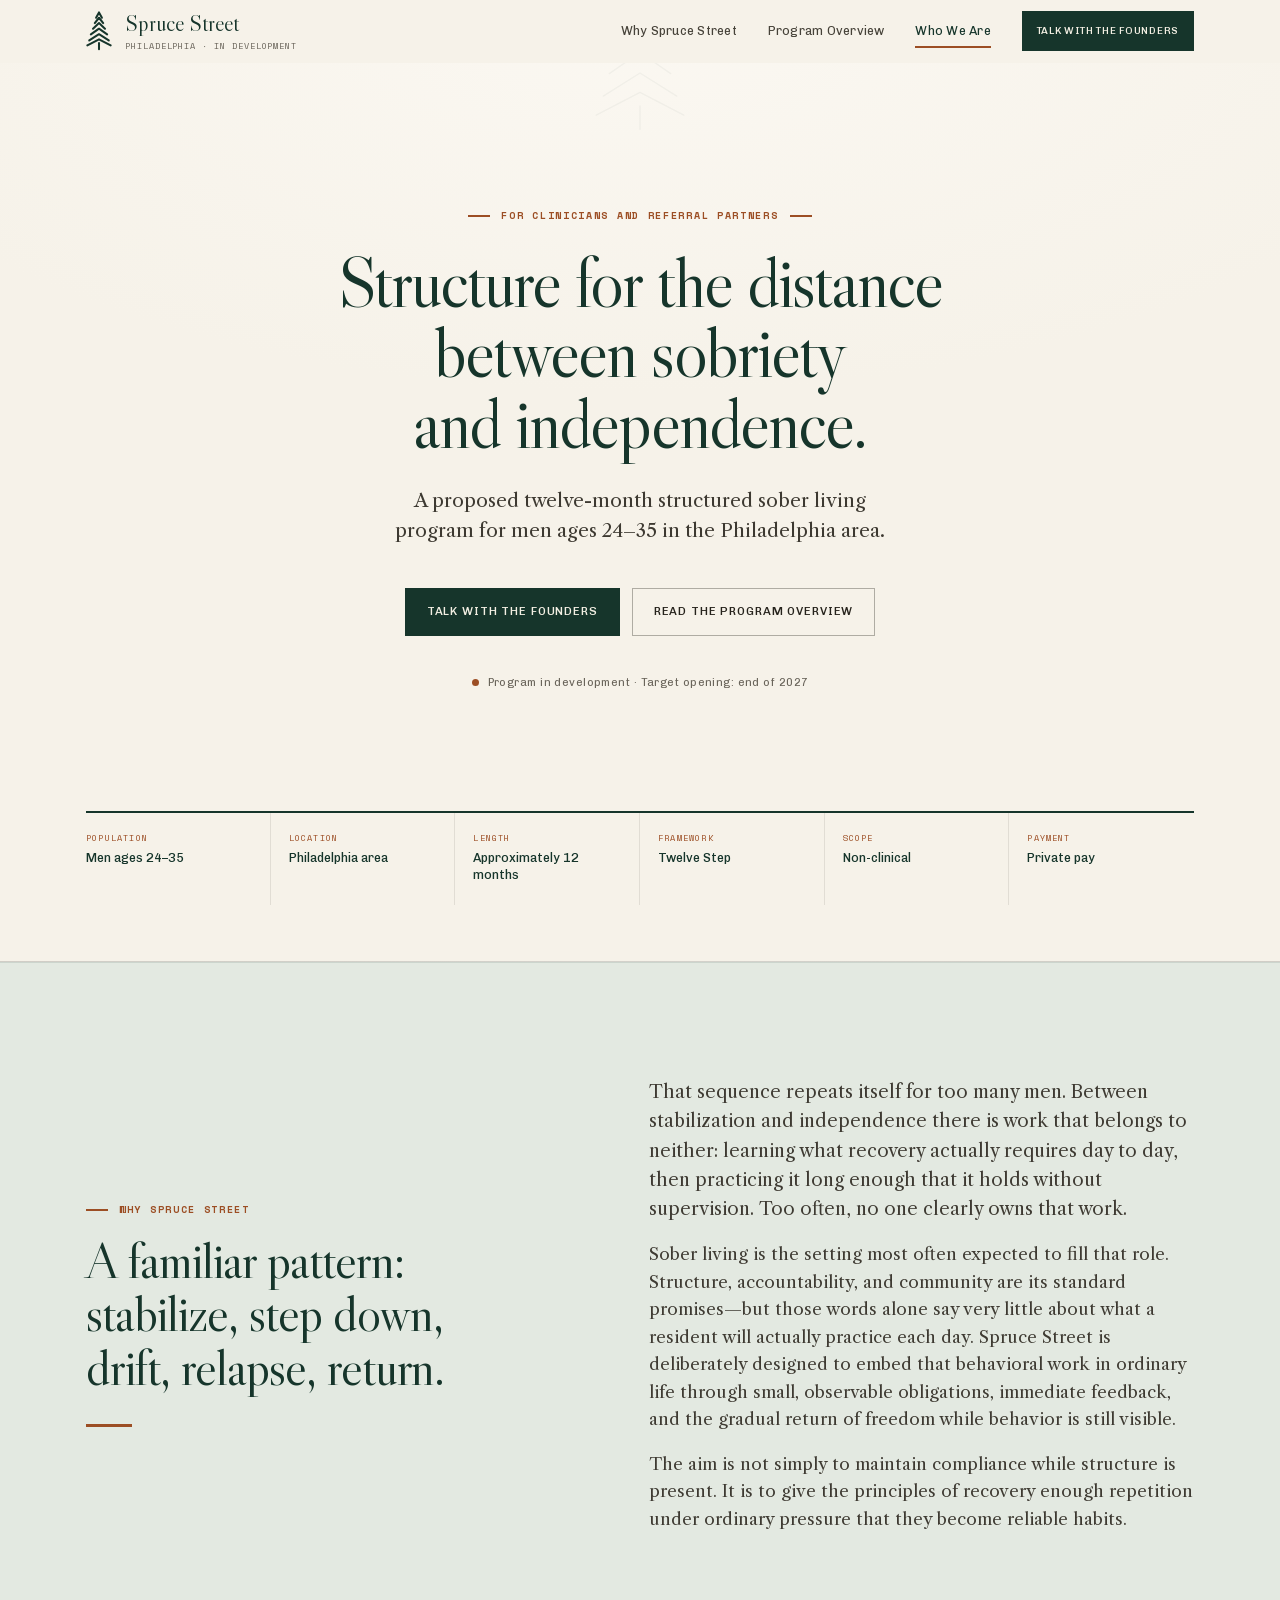
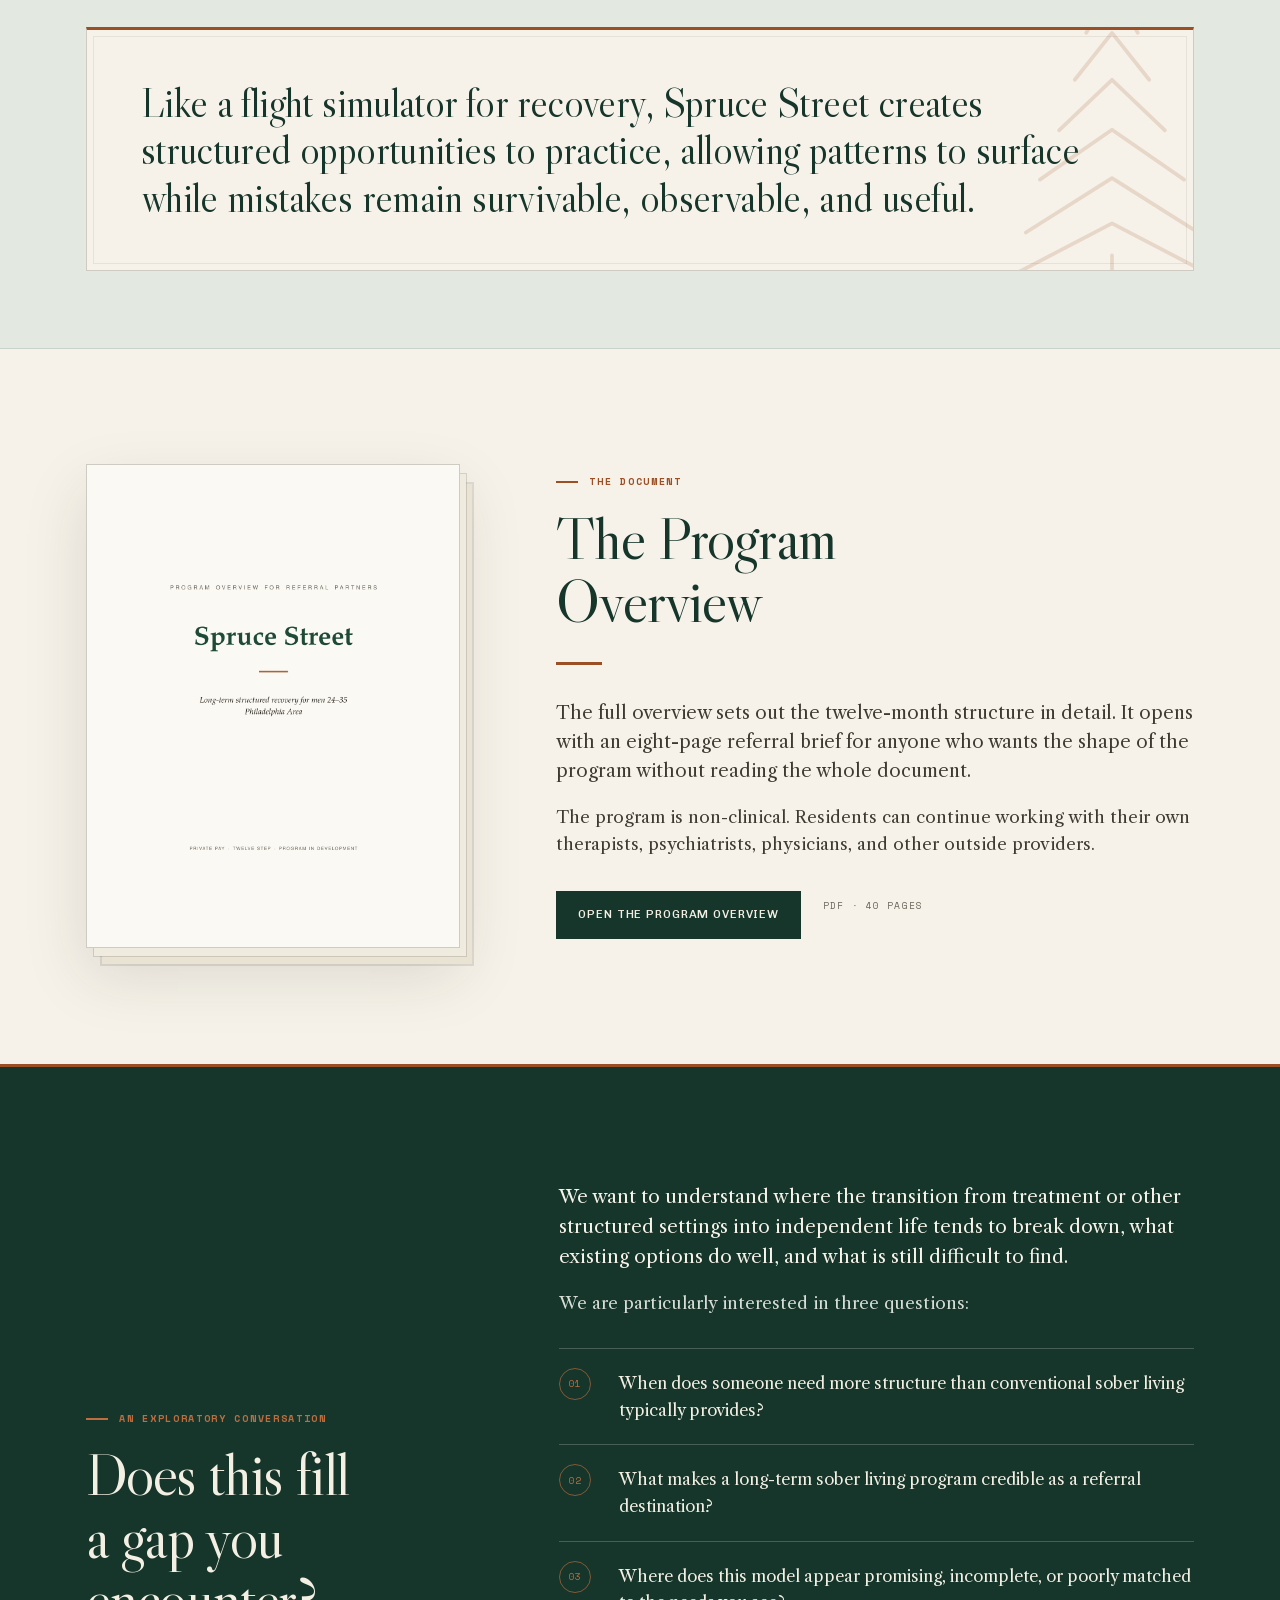
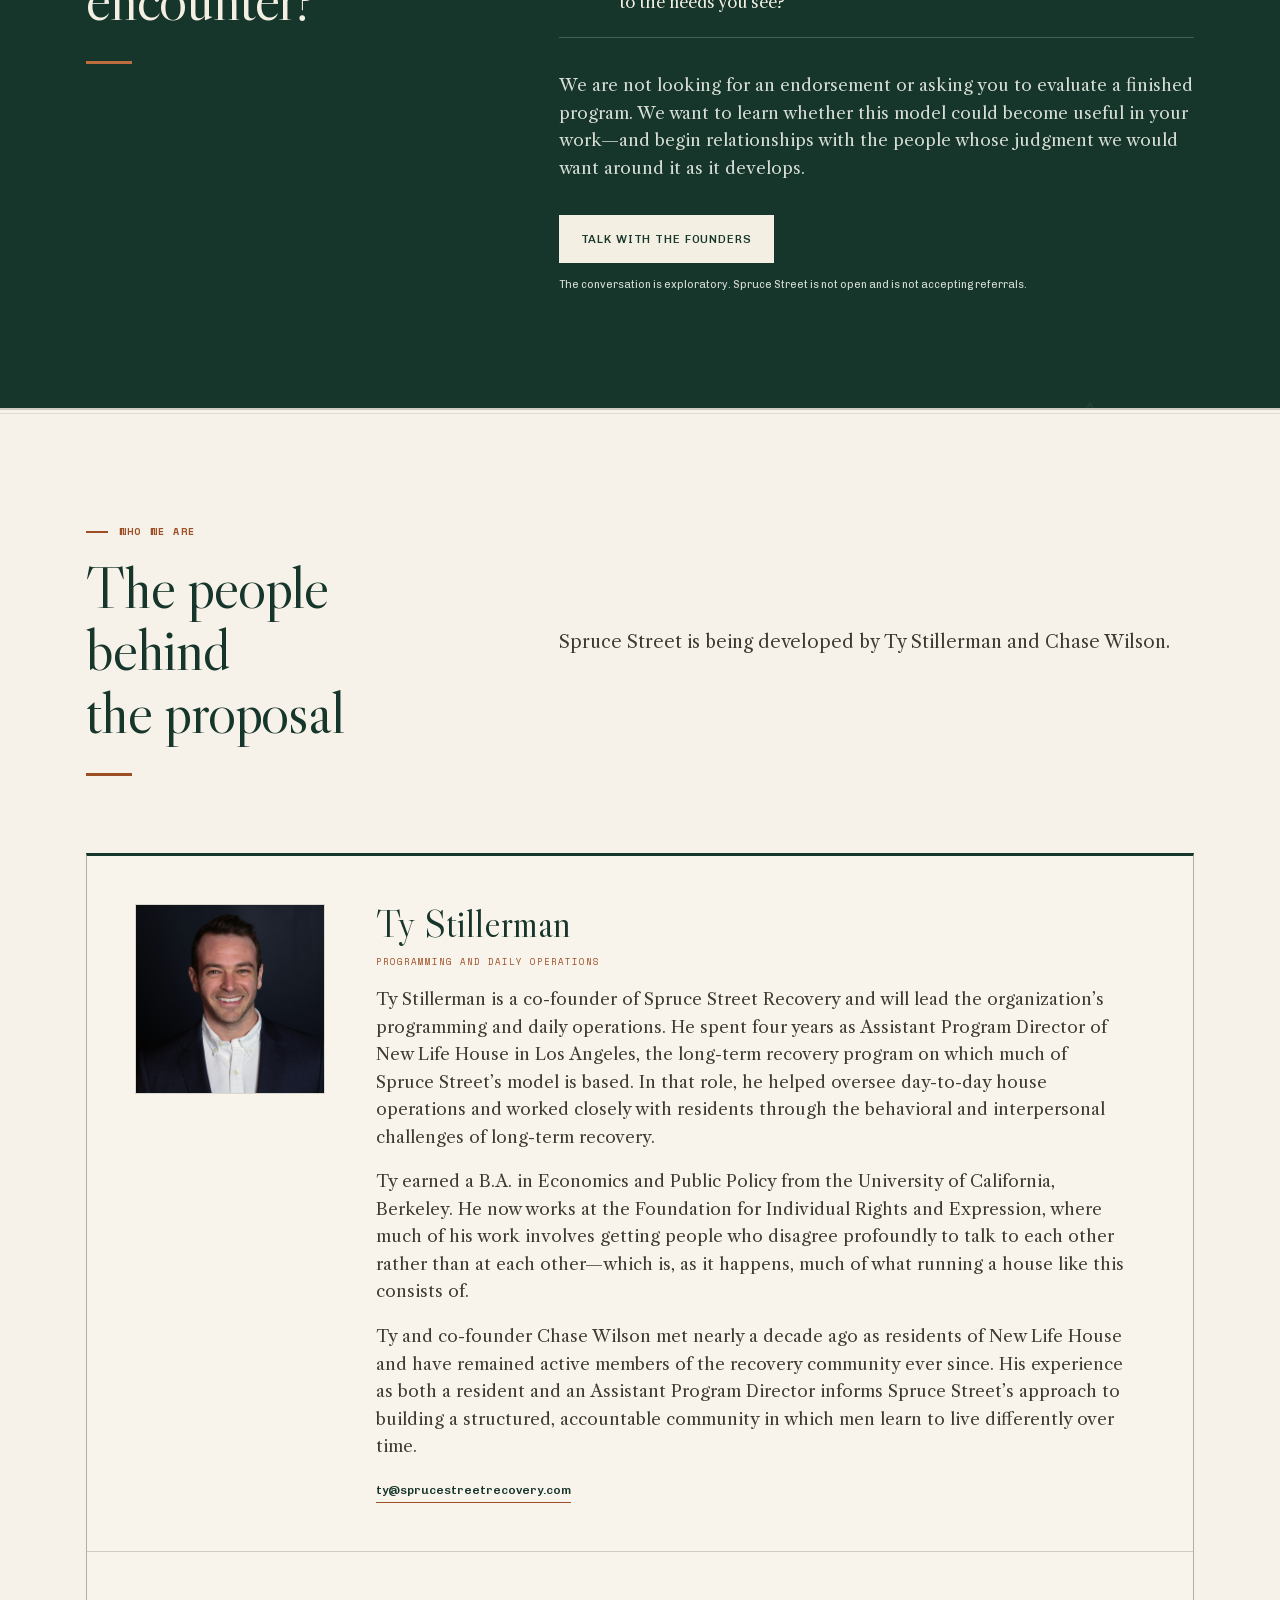
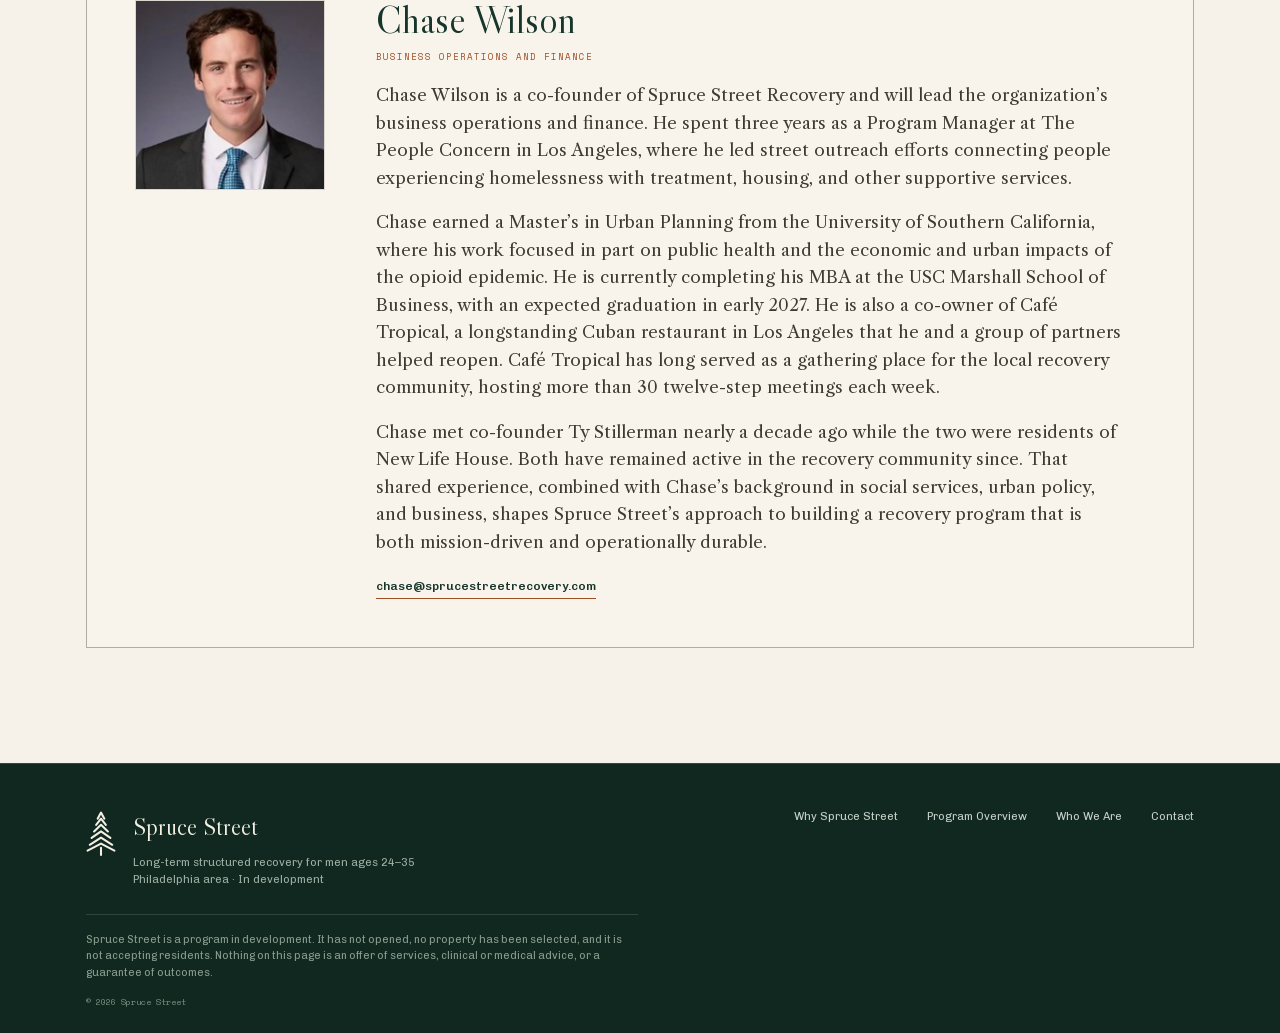
==== index.html @ 2545b786 "Give Part One a divider page like Part Two's Inserts a new page 2 mirroring page 10: the same tree, " ====
<!DOCTYPE html>
<html lang="en">
<head>
<meta charset="utf-8">
<meta name="viewport" content="width=device-width, initial-scale=1">
<meta name="theme-color" content="#F6F2E9">
<title>Spruce Street — Long-Term Structured Recovery for Men</title>
<meta name="description" content="Spruce Street is a proposed twelve-month structured sober living program for men ages 24–35 in the Philadelphia area.">
<link rel="canonical" href="https://sprucestreetrecovery.com/">

<meta property="og:type" content="website">
<meta property="og:site_name" content="Spruce Street">
<meta property="og:url" content="https://sprucestreetrecovery.com/">
<meta property="og:title" content="Spruce Street — Long-Term Structured Recovery for Men">
<meta property="og:description" content="A proposed twelve-month structured sober living program for men ages 24–35 in the Philadelphia area.">
<meta property="og:image" content="https://sprucestreetrecovery.com/images/og-image.png">
<meta property="og:image:type" content="image/png">
<meta property="og:image:width" content="1200">
<meta property="og:image:height" content="630">
<meta property="og:image:alt" content="Spruce Street — long-term structured recovery for men ages 24–35, Philadelphia area">

<meta name="twitter:card" content="summary_large_image">
<meta name="twitter:title" content="Spruce Street — Long-Term Structured Recovery for Men">
<meta name="twitter:description" content="A proposed twelve-month structured sober living program for men ages 24–35 in the Philadelphia area.">
<meta name="twitter:image" content="https://sprucestreetrecovery.com/images/og-image.png">
<link rel="icon" href="data:image/svg+xml,%3Csvg xmlns='http://www.w3.org/2000/svg' viewBox='0 0 64 64'%3E%3Crect width='64' height='64' fill='%2316352B'/%3E%3Cg transform='translate(17.5,9) scale(0.95)' fill='none' stroke='%23F3EFE3' stroke-width='2.6' stroke-linecap='round' stroke-linejoin='round'%3E%3Cpath d='M11.88 7.85 L15.31 1.6 L18.74 7.85'/%3E%3Cpath d='M10.35 14.1 L15.31 7.85 L20.27 14.1'/%3E%3Cpath d='M8.25 20.83 L15.31 14.1 L22.37 20.83'/%3E%3Cpath d='M5.71 27.41 L15.31 20.75 L24.91 27.41'/%3E%3Cpath d='M3.82 34.46 L15.31 27.2 L26.8 34.46'/%3E%3Cpath d='M1.6 40.39 L15.31 33.25 L29.02 40.39'/%3E%3Cpath d='M15.31 37.52 L15.31 44.92'/%3E%3C/g%3E%3C/svg%3E">
<link rel="preload" href="fonts/LibreCaslonDisplay-400.woff2" as="font" type="font/woff2" crossorigin>
<link rel="preload" href="fonts/LibreCaslonText-400.woff2" as="font" type="font/woff2" crossorigin>
<link rel="preload" href="fonts/Chivo-var.woff2" as="font" type="font/woff2" crossorigin>
<link rel="preload" href="fonts/SpaceMono-400.woff2" as="font" type="font/woff2" crossorigin>
<script>document.documentElement.classList.add('js')</script>
<link rel="stylesheet" href="css/styles.css">
</head>
<body>

<svg style="display:none" aria-hidden="true"><symbol id="tree" viewBox="0 0 30.62 46.92"><path d="M11.88 7.85 L15.31 1.60 L18.74 7.85"/><path d="M10.35 14.10 L15.31 7.85 L20.27 14.10"/><path d="M8.25 20.83 L15.31 14.10 L22.37 20.83"/><path d="M5.71 27.41 L15.31 20.75 L24.91 27.41"/><path d="M3.82 34.46 L15.31 27.20 L26.80 34.46"/><path d="M1.60 40.39 L15.31 33.25 L29.02 40.39"/><path d="M15.31 37.52 L15.31 44.92"/></symbol></svg>

<a class="skip-link" href="#main">Skip to content</a>

<header class="site-head" id="top">
  <div class="wrap">
    <div class="bar">
      <a class="brand" href="#top" aria-label="Spruce Street — back to top">
        <svg class="tree-mark brand-tree" aria-hidden="true"><use href="#tree"/></svg>
        <span class="brand-text">
          <span class="wordmark">Spruce Street</span>
          <span class="brand-tag">Philadelphia · In development</span>
        </span>
      </a>
      <nav class="head-nav" aria-label="Primary">
        <a href="#why">Why Spruce Street</a>
        <a href="#overview">Program Overview</a>
        <a href="#about">Who We Are</a>
        <a class="btn btn-sm btn-solid" href="contact.html">Talk with the founders</a>
      </nav>
      <button class="menu-toggle" type="button" aria-expanded="false" aria-controls="mobile-nav">Menu</button>
    </div>
    <nav class="mobile-nav" id="mobile-nav" aria-label="Primary, mobile">
      <a href="#why">Why Spruce Street</a>
      <a href="#overview">Program Overview</a>
      <a href="#about">Who We Are</a>
      <a class="btn btn-sm" href="contact.html">Talk with the founders</a>
    </nav>
  </div>
</header>

<main id="main">

  <section class="hero" aria-labelledby="hero-h">
    <svg class="tree-mark hero-tree" aria-hidden="true"><use href="#tree"/></svg>
    <div class="wrap">
      <div class="hero-stage">
        <p class="audience">For clinicians and referral partners</p>
        <h1 id="hero-h">Structure for the distance between sobriety and independence.</h1>
        <p class="hero-lede">A proposed twelve-month structured sober living program for men ages 24–35 in the Philadelphia area.</p>
        <div class="hero-ctas">
          <a class="btn btn-solid" href="contact.html">Talk with the founders</a>
          <a class="btn" href="#overview">Read the Program Overview</a>
        </div>
        <p class="status-line"><span class="dot" aria-hidden="true"></span>Program in development · Target opening: end of 2027</p>
      </div>

      <dl class="fact-strip" aria-label="Program at a glance">
        <div><dt>Population</dt><dd>Men ages 24–35</dd></div>
        <div><dt>Location</dt><dd>Philadelphia area</dd></div>
        <div><dt>Length</dt><dd>Approximately 12 months</dd></div>
        <div><dt>Framework</dt><dd>Twelve Step</dd></div>
        <div><dt>Scope</dt><dd>Non-clinical</dd></div>
        <div><dt>Payment</dt><dd>Private pay</dd></div>
      </dl>
    </div>
  </section>

  <section class="section why" id="why" aria-labelledby="why-h">
    <div class="wrap">
      <div class="why-grid">
        <div>
          <p class="eyebrow reveal">Why Spruce Street</p>
          <h2 class="sec-title reveal" id="why-h">A familiar pattern: stabilize, step down, drift, relapse, return.</h2>
        </div>
        <div class="section-copy reveal">
          <p>That sequence repeats itself for too many men. Between stabilization and independence there is work that belongs to neither: learning what recovery actually requires day to day, then practicing it long enough that it holds without supervision. Too often, no one clearly owns that work.</p>
          <p>Sober living is the setting most often expected to fill that role. Structure, accountability, and community are its standard promises—but those words alone say very little about what a resident will actually practice each day. Spruce Street is deliberately designed to embed that behavioral work in ordinary life through small, observable obligations, immediate feedback, and the gradual return of freedom while behavior is still visible.</p>
          <p>The aim is not simply to maintain compliance while structure is present. It is to give the principles of recovery enough repetition under ordinary pressure that they become reliable habits.</p>
        </div>
      </div>

      <blockquote class="simulator reveal">
        <p>Like a flight simulator for recovery, Spruce Street creates structured opportunities to practice, allowing patterns to surface while mistakes remain survivable, observable, and useful.</p>
      </blockquote>
    </div>
  </section>

  <section class="section overview" id="overview" aria-labelledby="overview-h">
    <div class="wrap overview-grid">
      <aside class="document-card reveal" aria-label="Spruce Street Program Overview">
        <a class="doc-cover" href="docs/Spruce-Street-Program-Overview.pdf" target="_blank" rel="noopener" aria-label="Open the Spruce Street Program Overview (PDF)">
          <img src="docs/program-overview-cover.png" width="1275" height="1650" alt="Cover of the Spruce Street Program Overview">
        </a>
      </aside>
      <div class="overview-copy reveal">
        <p class="eyebrow">The document</p>
        <h2 class="sec-title" id="overview-h">The Program Overview</h2>
        <p>The full overview sets out the twelve-month structure in detail. It opens with an eight-page referral brief for anyone who wants the shape of the program without reading the whole document.</p>
        <p>The program is non-clinical. Residents can continue working with their own therapists, psychiatrists, physicians, and other outside providers.</p>
        <div class="overview-actions">
          <a class="btn btn-solid" href="docs/Spruce-Street-Program-Overview.pdf" target="_blank" rel="noopener">Open the Program Overview</a>
          <p class="overview-meta">PDF · 40 pages</p>
        </div>
      </div>
    </div>
  </section>

  <section class="conversation" id="conversation" aria-labelledby="conversation-h">
    <svg class="tree-mark conversation-tree" aria-hidden="true"><use href="#tree"/></svg>
    <div class="wrap conversation-grid">
      <div>
        <p class="eyebrow reveal">An exploratory conversation</p>
        <h2 class="sec-title reveal" id="conversation-h">Does this fill a gap you encounter?</h2>
      </div>
      <div class="conversation-copy reveal">
        <p>We want to understand where the transition from treatment or other structured settings into independent life tends to break down, what existing options do well, and what is still difficult to find.</p>
        <p>We are particularly interested in three questions:</p>
        <ol class="questions">
          <li>When does someone need more structure than conventional sober living typically provides?</li>
          <li>What makes a long-term sober living program credible as a referral destination?</li>
          <li>Where does this model appear promising, incomplete, or poorly matched to the needs you see?</li>
        </ol>
        <p>We are not looking for an endorsement or asking you to evaluate a finished program. We want to learn whether this model could become useful in your work—and begin relationships with the people whose judgment we would want around it as it develops.</p>
        <a class="btn btn-ivory-solid" href="contact.html">Talk with the founders</a>
        <p class="conversation-note">The conversation is exploratory. Spruce Street is not open and is not accepting referrals.</p>
      </div>
    </div>
  </section>

  <section class="section about" id="about" aria-labelledby="about-h">
    <div class="wrap split-heading">
      <div>
        <p class="eyebrow reveal">Who We Are</p>
        <h2 class="sec-title reveal" id="about-h">The people behind the proposal</h2>
      </div>
      <div class="section-copy intro-note reveal">
        <p>Spruce Street is being developed by Ty Stillerman and Chase Wilson.</p>
      </div>
    </div>

    <div class="wrap founder-grid reveal">
      <article class="founder-card">
        <img class="founder-photo" src="images/ty-stillerman.jpg" width="400" height="400" loading="lazy" alt="Ty Stillerman">
        <div class="founder-body">
          <h3>Ty Stillerman</h3>
          <p class="founder-role">Programming and daily operations</p>
          <p>Ty Stillerman is a co-founder of Spruce Street Recovery and will lead the organization’s programming and daily operations. He spent four years as Assistant Program Director of New Life House in Los Angeles, the long-term recovery program on which much of Spruce Street’s model is based. In that role, he helped oversee day-to-day house operations and worked closely with residents through the behavioral and interpersonal challenges of long-term recovery.</p>
          <p>Ty earned a B.A. in Economics and Public Policy from the University of California, Berkeley. He now works at the Foundation for Individual Rights and Expression, where much of his work involves getting people who disagree profoundly to talk to each other rather than at each other—which is, as it happens, much of what running a house like this consists of.</p>
          <p>Ty and co-founder Chase Wilson met nearly a decade ago as residents of New Life House and have remained active members of the recovery community ever since. His experience as both a resident and an Assistant Program Director informs Spruce Street’s approach to building a structured, accountable community in which men learn to live differently over time.</p>
          <a class="text-link" href="mailto:ty@sprucestreetrecovery.com?subject=Spruce%20Street%20%E2%80%94%20a%20conversation">ty@sprucestreetrecovery.com</a>
        </div>
      </article>
      <article class="founder-card">
        <img class="founder-photo" src="images/chase-wilson.jpg" width="400" height="400" loading="lazy" alt="Chase Wilson">
        <div class="founder-body">
          <h3>Chase Wilson</h3>
          <p class="founder-role">Business operations and finance</p>
          <p>Chase Wilson is a co-founder of Spruce Street Recovery and will lead the organization’s business operations and finance. He spent three years as a Program Manager at The People Concern in Los Angeles, where he led street outreach efforts connecting people experiencing homelessness with treatment, housing, and other supportive services.</p>
          <p>Chase earned a Master’s in Urban Planning from the University of Southern California, where his work focused in part on public health and the economic and urban impacts of the opioid epidemic. He is currently completing his MBA at the USC Marshall School of Business, with an expected graduation in early 2027. He is also a co-owner of Café Tropical, a longstanding Cuban restaurant in Los Angeles that he and a group of partners helped reopen. Café Tropical has long served as a gathering place for the local recovery community, hosting more than 30 twelve-step meetings each week.</p>
          <p>Chase met co-founder Ty Stillerman nearly a decade ago while the two were residents of New Life House. Both have remained active in the recovery community since. That shared experience, combined with Chase’s background in social services, urban policy, and business, shapes Spruce Street’s approach to building a recovery program that is both mission-driven and operationally durable.</p>
          <a class="text-link" href="mailto:chase@sprucestreetrecovery.com?subject=Spruce%20Street%20%E2%80%94%20a%20conversation">chase@sprucestreetrecovery.com</a>
        </div>
      </article>
    </div>
  </section>

</main>

<footer class="site-foot">
  <div class="wrap">
    <div class="foot-top">
      <div class="foot-brand">
        <svg class="tree-mark foot-tree" aria-hidden="true"><use href="#tree"/></svg>
        <div>
          <p class="foot-mark">Spruce Street</p>
          <p class="foot-tag">Long-term structured recovery for men ages 24–35<br>Philadelphia area · In development</p>
        </div>
      </div>
      <nav class="foot-nav" aria-label="Footer">
        <a href="#why">Why Spruce Street</a>
        <a href="#overview">Program Overview</a>
        <a href="#about">Who We Are</a>
        <a href="contact.html">Contact</a>
      </nav>
    </div>
    <p class="foot-legal">Spruce Street is a program in development. It has not opened, no property has been selected, and it is not accepting residents. Nothing on this page is an offer of services, clinical or medical advice, or a guarantee of outcomes.</p>
    <p class="foot-copy">© 2026 Spruce Street</p>
  </div>
</footer>

<script src="js/main.js" defer></script>
</body>
</html>
---- css/styles.css ----
/* Spruce Street — V5 landing page
   Same copy and composition as V4; elevated visual craft:
   split-canvas hero, stacked document object, framed plates,
   circled numerals, editorial rules throughout. */

@font-face {
  font-family: 'Libre Caslon Display';
  src: url('../fonts/LibreCaslonDisplay-400.woff2') format('woff2');
  font-weight: 400;
  font-style: normal;
  font-display: swap;
}
@font-face {
  font-family: 'Libre Caslon Text';
  src: url('../fonts/LibreCaslonText-400.woff2') format('woff2');
  font-weight: 400;
  font-style: normal;
  font-display: swap;
}
@font-face {
  font-family: 'Libre Caslon Text';
  src: url('../fonts/LibreCaslonText-400-italic.woff2') format('woff2');
  font-weight: 400;
  font-style: italic;
  font-display: swap;
}
@font-face {
  font-family: 'Libre Caslon Text';
  src: url('../fonts/LibreCaslonText-700.woff2') format('woff2');
  font-weight: 700;
  font-style: normal;
  font-display: swap;
}
@font-face {
  font-family: 'Chivo';
  src: url('../fonts/Chivo-var.woff2') format('woff2');
  font-weight: 300 800;
  font-style: normal;
  font-display: swap;
}
@font-face {
  font-family: 'Space Mono';
  src: url('../fonts/SpaceMono-400.woff2') format('woff2');
  font-weight: 400;
  font-style: normal;
  font-display: swap;
}
@font-face {
  font-family: 'Space Mono';
  src: url('../fonts/SpaceMono-700.woff2') format('woff2');
  font-weight: 700;
  font-style: normal;
  font-display: swap;
}

:root {
  --paper: #F6F2E9;
  --paper-deep: #EEE8DC;
  --sage: #E3E9E1;
  --ink: #26231C;
  --muted: #69645A;
  --spruce: #16352B;
  --spruce-deep: #102820;
  --copper: #9C4E24;
  --copper-bright: #BE6D3E;
  --ivory: #F3EFE3;
  --line: rgba(38, 35, 28, .18);
  --line-soft: rgba(38, 35, 28, .10);
  --line-ivory: rgba(243, 239, 227, .22);
  --f-display: 'Libre Caslon Display', 'Times New Roman', serif;
  --f-serif: 'Libre Caslon Text', Georgia, serif;
  --f-sans: 'Chivo', -apple-system, 'Segoe UI', sans-serif;
  --f-mono: 'Space Mono', ui-monospace, 'SF Mono', monospace;
  --wrap: 1220px;
  --gutter: clamp(20px, 4.5vw, 56px);
  --section-pad: clamp(76px, 9vw, 126px);
}

*, *::before, *::after { box-sizing: border-box; }
html { scroll-behavior: smooth; scroll-padding-top: 74px; }
body {
  margin: 0;
  background: var(--paper);
  color: var(--ink);
  font-family: var(--f-serif);
  font-size: 17px;
  line-height: 1.62;
  -webkit-font-smoothing: antialiased;
}
::selection { background: #DCE3D8; color: var(--spruce-deep); }
img, svg { display: block; max-width: 100%; }
a { color: inherit; text-decoration: none; }
button, input, textarea { font: inherit; }
p, h1, h2, h3, dl, dd, figure, ol { margin-top: 0; }
.wrap { width: min(100%, var(--wrap)); margin-inline: auto; padding-inline: var(--gutter); }
.tree-mark { fill: none; stroke: currentColor; stroke-width: 1.6; stroke-linecap: round; stroke-linejoin: round; }

.skip-link {
  position: fixed;
  z-index: 1000;
  left: 18px;
  top: 12px;
  padding: 10px 14px;
  background: var(--spruce);
  color: var(--ivory);
  font-family: var(--f-sans);
  font-size: 13px;
  transform: translateY(-180%);
}
.skip-link:focus { transform: none; }

/* ---------- Header ---------- */
.site-head {
  position: sticky;
  z-index: 100;
  top: 0;
  background: var(--paper);
  border-bottom: 1px solid transparent;
  transition: border-color .2s ease, box-shadow .2s ease;
}
.site-head.is-stuck { border-color: var(--line-soft); box-shadow: 0 1px 18px rgba(38, 35, 28, .08); }
.bar { min-height: 62px; display: flex; align-items: center; gap: 36px; }
.brand { display: inline-flex; align-items: center; gap: 13px; margin-right: auto; }
.brand-tree { width: 26px; height: 40px; color: var(--spruce); stroke-width: 2.4; }
.brand:hover .wordmark { color: var(--copper); }
.brand-text { display: grid; line-height: 1.1; }
.wordmark { font-family: var(--f-display); color: var(--spruce); font-size: 22px; transition: color .18s ease; }
.brand-tag {
  margin-top: 5px;
  font-family: var(--f-mono);
  color: var(--muted);
  font-size: 8.5px;
  letter-spacing: .11em;
  text-transform: uppercase;
}
.head-nav { display: flex; align-items: center; gap: clamp(18px, 2.4vw, 34px); }
.head-nav > a:not(.btn) {
  padding: 7px 0 5px;
  border-bottom: 2px solid transparent;
  color: #464239;
  font-family: var(--f-sans);
  font-size: 12.5px;
  letter-spacing: .02em;
  transition: color .15s ease, border-color .15s ease;
}
.head-nav > a:not(.btn):hover { color: var(--spruce); border-color: #C9D3C8; }
.head-nav > a:not(.btn).is-active { color: var(--spruce); border-color: var(--copper); }
.menu-toggle {
  display: none;
  border: 1px solid var(--line);
  background: transparent;
  color: var(--ink);
  padding: 9px 13px;
  font-family: var(--f-sans);
  font-size: 11px;
  letter-spacing: .1em;
  text-transform: uppercase;
}
.mobile-nav { display: none; }

/* ---------- Buttons ---------- */
.btn {
  display: inline-flex;
  min-height: 48px;
  align-items: center;
  justify-content: center;
  gap: 10px;
  border: 1px solid rgba(38, 35, 28, .34);
  padding: 13px 21px;
  color: var(--ink);
  background: transparent;
  font-family: var(--f-sans);
  font-size: 11.5px;
  font-weight: 500;
  letter-spacing: .075em;
  text-transform: uppercase;
  transition: background .18s ease, border-color .18s ease, color .18s ease, transform .18s ease, box-shadow .18s ease;
}
.btn:hover { border-color: var(--spruce); color: var(--spruce); transform: translateY(-1px); }
.btn-solid { background: var(--spruce); color: var(--ivory); border-color: var(--spruce); }
.btn-solid:hover { background: var(--copper); border-color: var(--copper); color: #fff; box-shadow: 0 8px 22px rgba(156, 78, 36, .22); }
.btn-sm { min-height: 40px; padding: 9px 14px; font-size: 10px; }
.btn-ivory-solid { background: var(--ivory); color: var(--spruce); border-color: var(--ivory); }
.btn-ivory-solid:hover { background: #fff; border-color: #fff; color: var(--spruce); box-shadow: 0 10px 26px rgba(0, 0, 0, .25); }
.text-link {
  display: inline-flex;
  align-items: center;
  gap: 7px;
  color: var(--spruce);
  font-family: var(--f-sans);
  font-size: 12px;
  font-weight: 550;
  border-bottom: 1px solid var(--copper);
  padding-bottom: 2px;
  transition: color .15s ease;
}
.text-link:hover { color: var(--copper); }

/* ---------- Hero: centered plate ---------- */
.hero {
  position: relative;
  overflow: hidden;
  padding: clamp(48px, 7vw, 96px) 0 0;
  border-bottom: 1px solid var(--line);
  background: radial-gradient(128% 82% at 50% -6%, #FBF8F2 0%, var(--paper) 52%);
}
.hero > .wrap { position: relative; z-index: 1; }
.hero-tree {
  position: absolute;
  z-index: 0;
  width: min(1040px, 108vw);
  height: auto;
  left: 50%;
  top: max(-120px, -6vw);
  transform: translateX(-50%);
  color: var(--spruce);
  opacity: .038;
  stroke-width: .42;
}
.hero-stage {
  display: flex;
  flex-direction: column;
  align-items: center;
  justify-content: center;
  min-height: min(66vh, 600px);
  text-align: center;
}
.audience,
.eyebrow {
  display: flex;
  align-items: center;
  gap: 11px;
  margin-bottom: 16px;
  color: var(--copper);
  font-family: var(--f-mono);
  font-size: 10px;
  font-weight: 700;
  letter-spacing: .17em;
  text-transform: uppercase;
}
.audience::before,
.eyebrow::before {
  content: '';
  width: 22px;
  height: 2px;
  background: var(--copper);
  flex: 0 0 auto;
}
.hero .audience { justify-content: center; margin-bottom: 24px; }
.hero .audience::after {
  content: '';
  width: 22px;
  height: 2px;
  background: var(--copper);
  flex: 0 0 auto;
}
.status-line {
  display: flex;
  align-items: center;
  gap: 9px;
  margin: 0 0 25px;
  color: var(--muted);
  font-family: var(--f-sans);
  font-size: 11px;
  letter-spacing: .04em;
}
.dot { width: 7px; height: 7px; border-radius: 50%; background: var(--copper); flex: 0 0 auto; }
.hero h1 {
  margin: 0 0 26px;
  max-width: 17ch;
  color: var(--spruce);
  font-family: var(--f-display);
  font-size: clamp(46px, 5.5vw, 72px);
  font-weight: 400;
  letter-spacing: -.028em;
  line-height: 1;
  text-wrap: balance;
}
.hero-lede {
  max-width: 54ch;
  margin: 0;
  color: #3D3931;
  font-size: clamp(17px, 1.5vw, 19.5px);
  line-height: 1.58;
  text-wrap: balance;
}
.hero-ctas {
  display: flex;
  flex-wrap: wrap;
  justify-content: center;
  gap: 12px;
  margin-top: clamp(30px, 3.6vw, 42px);
}
.hero .status-line { justify-content: center; margin: clamp(28px, 3.4vw, 38px) 0 0; }
.hero .fact-strip { margin: clamp(40px, 5vw, 66px) 0 clamp(34px, 4.4vw, 56px); }

/* ---------- Document object ---------- */
.document-card { position: relative; }
.doc-cover {
  position: relative;
  aspect-ratio: 8.5 / 11;
  max-height: 555px;
  border: 1px solid rgba(38, 35, 28, .2);
  background: #F8F5ED;
  padding: 0;
  display: block;
  overflow: hidden;
  box-shadow:
    7px 9px 0 -1px #F0EBDF,
    7px 9px 0 0 rgba(38, 35, 28, .15),
    14px 18px 0 -2px #E9E3D4,
    14px 18px 0 0 rgba(38, 35, 28, .11),
    0 26px 60px rgba(38, 35, 28, .13);
  transition: transform .22s ease, box-shadow .22s ease;
}
.doc-cover:hover {
  transform: translateY(-4px);
  box-shadow:
    7px 9px 0 -1px #F0EBDF,
    7px 9px 0 0 rgba(38, 35, 28, .15),
    14px 18px 0 -2px #E9E3D4,
    14px 18px 0 0 rgba(38, 35, 28, .11),
    0 36px 74px rgba(38, 35, 28, .19);
}
.doc-cover img { width: 100%; height: 100%; object-fit: cover; }
/* ---------- Fact strip ---------- */
.fact-strip {
  display: grid;
  grid-template-columns: repeat(6, minmax(0, 1fr));
  margin: clamp(64px, 7.5vw, 96px) 0 0;
  padding: 0;
  border-top: 2px solid var(--spruce);
}
.fact-strip > div { min-width: 0; padding: 18px 18px 21px; border-right: 1px solid var(--line-soft); }
.fact-strip > div:first-child { padding-left: 0; }
.fact-strip > div:last-child { border-right: 0; }
.fact-strip dt { margin-bottom: 6px; color: var(--copper); font-family: var(--f-mono); font-size: 8.5px; letter-spacing: .14em; text-transform: uppercase; }
.fact-strip dd { margin: 0; color: var(--spruce); font-family: var(--f-sans); font-size: 12.5px; font-weight: 450; line-height: 1.35; }

/* ---------- Contact page ---------- */
.contact { background: var(--paper); }
.contact-grid {
  display: grid;
  grid-template-columns: minmax(0, .92fr) minmax(0, 1.08fr);
  gap: clamp(44px, 6.5vw, 92px);
  align-items: start;
}
.contact-intro { max-width: 46ch; color: #3E3A32; }
.contact-intro .sec-title { max-width: 12ch; margin-bottom: clamp(24px, 2.8vw, 34px); }
.contact-intro p { margin-bottom: 16px; }
.contact-intro > p:nth-of-type(2) { font-size: 18px; }
.contact-direct { display: flex; flex-wrap: wrap; gap: 8px 18px; margin-top: 26px; align-items: center; }

.contact-panel {
  padding: clamp(26px, 3.4vw, 44px);
  background: #F8F4EB;
  border: 1px solid var(--line-soft);
  border-top: 3px solid var(--spruce);
}
.field { margin-bottom: clamp(18px, 2vw, 24px); }
.field label {
  display: block;
  margin-bottom: 9px;
  color: var(--spruce);
  font-family: var(--f-mono);
  font-size: 9.5px;
  font-weight: 700;
  letter-spacing: .14em;
  text-transform: uppercase;
}
.field .optional {
  margin-left: 6px;
  color: var(--muted);
  font-weight: 400;
  letter-spacing: .1em;
}
.field input,
.field textarea {
  width: 100%;
  padding: 13px 14px;
  background: var(--paper);
  border: 1px solid rgba(38, 35, 28, .26);
  border-radius: 0;
  color: var(--ink);
  font-family: var(--f-serif);
  font-size: 16.5px;
  line-height: 1.5;
  transition: border-color .16s ease, box-shadow .16s ease;
  -webkit-appearance: none;
}
.field textarea { resize: vertical; min-height: 150px; }
.field input:focus,
.field textarea:focus {
  outline: none;
  border-color: var(--spruce);
  box-shadow: 0 0 0 3px rgba(22, 53, 43, .12);
}
.field input:user-invalid,
.field textarea:user-invalid { border-color: var(--copper); }
.hp { position: absolute; left: -9999px; width: 1px; height: 1px; opacity: 0; }

.form-actions { display: flex; flex-wrap: wrap; align-items: center; gap: 14px 20px; margin-top: clamp(6px, 1vw, 12px); }
.form-status { margin: 0; font-size: 15px; color: var(--muted); }
.form-status.is-error { color: var(--copper); }
.form-status.is-ok { color: var(--spruce); }
.form-note {
  margin: clamp(22px, 2.4vw, 30px) 0 0;
  padding-top: 16px;
  border-top: 1px solid var(--line-soft);
  color: var(--muted);
  font-size: 13.5px;
  line-height: 1.55;
}
.form-sent { margin: 0; color: var(--spruce); font-size: 18px; }

/* ---------- Sections ---------- */
.section { padding: var(--section-pad) 0; }
.why {
  padding-bottom: clamp(56px, 6vw, 82px);
  background: var(--sage);
  border-top: 1px solid rgba(22, 53, 43, .11);
  border-bottom: 1px solid rgba(22, 53, 43, .12);
}
.about { position: relative; background: var(--paper); }
.about::before {
  content: '';
  position: absolute;
  top: 0; left: 0; right: 0;
  height: 6px;
  border-top: 2px solid var(--line);
  border-bottom: 1px solid var(--line-soft);
}
.split-heading,
.why-grid,
.conversation-grid {
  display: grid;
  grid-template-columns: minmax(260px, .72fr) minmax(0, 1.28fr);
  gap: clamp(50px, 9vw, 135px);
  align-items: start;
}
.split-heading { align-items: center; }
.why-grid {
  grid-template-columns: minmax(300px, .95fr) minmax(0, 1.05fr);
  gap: clamp(40px, 5.5vw, 84px);
  align-items: center;
}
.why .sec-title { max-width: none; font-size: clamp(36px, 4vw, 54px); }

.sec-title {
  margin: 0;
  color: var(--spruce);
  font-family: var(--f-display);
  font-size: clamp(38px, 4.7vw, 61px);
  font-weight: 400;
  letter-spacing: -.02em;
  line-height: 1.04;
  text-wrap: balance;
}
.sec-title::after {
  content: '';
  display: block;
  width: 46px;
  height: 3px;
  margin-top: clamp(20px, 2.4vw, 30px);
  background: var(--copper);
}
.section-copy { max-width: 66ch; color: #3E3A32; }
.section-copy p { margin-bottom: 17px; }
.section-copy > p:first-child { font-size: 18px; }

/* ---------- Program overview ---------- */
.overview { background: var(--paper); }
.overview-grid {
  display: grid;
  grid-template-columns: minmax(240px, .74fr) minmax(0, 1.26fr);
  gap: clamp(46px, 7.5vw, 104px);
  align-items: center;
}
.overview-copy { max-width: 58ch; color: #3E3A32; }
.overview-copy p { margin-bottom: 17px; }
.overview-copy > p:nth-of-type(2) { font-size: 18px; }
.overview-copy .sec-title { max-width: 13ch; margin-bottom: clamp(24px, 2.8vw, 34px); }
.overview-actions {
  display: flex;
  flex-wrap: wrap;
  align-items: center;
  gap: 14px 22px;
  margin-top: clamp(24px, 2.6vw, 32px);
}
.overview-meta {
  margin: 0;
  color: var(--muted);
  font-family: var(--f-mono);
  font-size: 9.5px;
  letter-spacing: .12em;
  text-transform: uppercase;
}

/* ---------- Simulator plate ---------- */
.simulator {
  position: relative;
  margin: clamp(48px, 6vw, 78px) 0 0;
  padding: clamp(30px, 3.8vw, 50px) clamp(27px, 4.2vw, 58px);
  background: var(--paper);
  border: 1px solid var(--line);
  border-top: 3px solid var(--copper);
  overflow: hidden;
}
.simulator::before {
  content: '';
  position: absolute;
  inset: 6px;
  border: 1px solid rgba(38, 35, 28, .08);
  pointer-events: none;
}
.simulator::after {
  content: '';
  position: absolute;
  right: -34px;
  top: 50%;
  transform: translateY(-50%);
  width: 230px;
  height: 352px;
  background: url("data:image/svg+xml,%3Csvg xmlns='http://www.w3.org/2000/svg' viewBox='0 0 30.62 46.92' fill='none' stroke='%239C4E24' stroke-width='0.5' stroke-linecap='round' stroke-linejoin='round'%3E%3Cpath d='M11.88 7.85 L15.31 1.6 L18.74 7.85'/%3E%3Cpath d='M10.35 14.1 L15.31 7.85 L20.27 14.1'/%3E%3Cpath d='M8.25 20.83 L15.31 14.1 L22.37 20.83'/%3E%3Cpath d='M5.71 27.41 L15.31 20.75 L24.91 27.41'/%3E%3Cpath d='M3.82 34.46 L15.31 27.2 L26.8 34.46'/%3E%3Cpath d='M1.6 40.39 L15.31 33.25 L29.02 40.39'/%3E%3Cpath d='M15.31 37.52 L15.31 44.92'/%3E%3C/svg%3E") center / contain no-repeat;
  opacity: .16;
  pointer-events: none;
}
.simulator p {
  position: relative;
  max-width: 38ch;
  margin: 0;
  color: var(--spruce);
  font-family: var(--f-display);
  font-size: clamp(26px, 3.2vw, 41px);
  letter-spacing: -.015em;
  line-height: 1.16;
  text-wrap: balance;
}

/* ---------- Conversation ---------- */
.conversation {
  position: relative;
  overflow: hidden;
  padding: var(--section-pad) 0;
  background: var(--spruce);
  border-top: 3px solid var(--copper);
  color: var(--ivory);
}
.conversation-tree {
  position: absolute;
  width: 520px;
  right: -70px;
  bottom: -140px;
  color: var(--ivory);
  opacity: .05;
  stroke-width: .55;
}
.conversation .eyebrow { color: var(--copper-bright); }
.conversation .eyebrow::before { background: var(--copper-bright); }
.conversation .sec-title { color: var(--ivory); max-width: 14ch; }
.conversation .sec-title::after { background: var(--copper-bright); }
.conversation-grid { position: relative; z-index: 1; align-items: center; }
.conversation-copy { position: relative; max-width: 66ch; }
.conversation-copy > p:first-child { font-size: 18.5px; color: #F7F3EA; }
.conversation-copy p { color: #D7DED6; }
.questions {
  margin: 30px 0 34px;
  padding: 0;
  list-style: none;
  counter-reset: question;
  border-top: 1px solid var(--line-ivory);
}
.questions li {
  position: relative;
  counter-increment: question;
  padding: 21px 0 21px 60px;
  border-bottom: 1px solid var(--line-ivory);
  color: var(--ivory);
  font-size: 16.5px;
}
.questions li::before {
  content: '0' counter(question);
  position: absolute;
  left: 0;
  top: 19px;
  width: 32px;
  height: 32px;
  display: grid;
  place-items: center;
  border: 1px solid rgba(190, 109, 62, .65);
  border-radius: 50%;
  color: var(--copper-bright);
  font-family: var(--f-mono);
  font-size: 9.5px;
}
.conversation .btn { margin-top: 16px; }
.conversation-note { margin: 13px 0 0; font-family: var(--f-sans); font-size: 10.5px; color: #B9C6BB; }

/* ---------- Founders ---------- */
.intro-note { padding-top: 2px; }
.founder-grid {
  display: grid;
  /* one founder per row: the bios are long, and two narrow columns of this
     much text reads as a wall. A wide measure beside the portrait is calmer. */
  grid-template-columns: minmax(0, 1fr);
  gap: 1px;
  margin-top: clamp(48px, 6vw, 78px);
  background: var(--line);
  border: 1px solid var(--line);
  border-top: 3px solid var(--spruce);
}
/* .founder-grid doubles as .wrap; collapse the wrap padding so the
   grid background sits only under the cards, aligned to content width */
.wrap.founder-grid {
  width: calc(min(100%, var(--wrap)) - 2 * var(--gutter));
  padding-inline: 0;
}
.founder-card {
  position: relative;
  display: grid;
  grid-template-columns: clamp(136px, 15vw, 190px) minmax(0, 1fr);
  column-gap: clamp(30px, 4vw, 60px);
  align-items: start;
  padding: clamp(28px, 4vw, 48px);
  background: #F8F4EB;
  transition: background .2s ease, box-shadow .2s ease;
}
.founder-card:hover { background: #FBF8F0; box-shadow: 0 14px 38px rgba(38, 35, 28, .08); }
.founder-photo {
  /* the column is already the clamp; 100% keeps the portrait capped at 190px,
     which is as large as Chase's source image can go (see README). */
  width: 100%;
  height: auto;
  aspect-ratio: 1;
  object-fit: cover;
  margin-bottom: 0;
  border: 1px solid rgba(38, 35, 28, .14);
  filter: saturate(.96);
}
.founder-card h3 { margin: 0; color: var(--spruce); font-family: var(--f-display); font-size: clamp(31px, 3vw, 41px); font-weight: 400; line-height: 1.05; }
.founder-role { margin: 10px 0 24px; color: var(--copper); font-family: var(--f-mono); font-size: 9px; letter-spacing: .11em; text-transform: uppercase; }
.founder-body { color: #3E3A32; }
.founder-body > p { max-width: 68ch; margin-bottom: 17px; }
.founder-body > p:last-of-type { margin-bottom: 0; }
.founder-card .text-link { display: inline-block; margin-top: 20px; word-break: break-word; }

/* ---------- Footer ---------- */
.site-foot {
  padding: clamp(34px, 3.4vw, 48px) 0 24px;
  background: var(--spruce-deep);
  border-top: 1px solid rgba(243, 239, 227, .16);
  color: var(--ivory);
}
.foot-top { display: flex; align-items: flex-start; justify-content: space-between; gap: 44px; }
.foot-brand { display: flex; align-items: flex-start; gap: 17px; }
.foot-tree { width: 30px; height: 46px; color: var(--ivory); stroke-width: 2.1; margin-top: 3px; }
.foot-mark { margin: 0; font-family: var(--f-display); font-size: 24px; }
.foot-tag { margin: 7px 0 0; color: #9EAEA2; font-family: var(--f-sans); font-size: 11px; line-height: 1.55; }
.foot-nav { display: flex; flex-wrap: wrap; gap: 12px 29px; }
.foot-nav a { color: #C6D0C7; font-family: var(--f-sans); font-size: 11px; transition: color .15s ease; }
.foot-nav a:hover { color: #fff; }
.foot-legal { max-width: 92ch; margin: 26px 0 0; padding-top: 17px; border-top: 1px solid rgba(243, 239, 227, .14); color: #8A9C8E; font-family: var(--f-sans); font-size: 10.5px; line-height: 1.6; }
.foot-copy { margin: 13px 0 0; color: #7A8F80; font-family: var(--f-mono); font-size: 8.5px; }

a:focus-visible, button:focus-visible { outline: 3px solid var(--copper-bright); outline-offset: 4px; }
.js .reveal { opacity: 0; transform: translateY(14px); }
.js .reveal.is-in { opacity: 1; transform: none; transition: opacity .68s ease, transform .68s ease; }

/* ---------- Responsive ---------- */
@media (max-width: 1020px) {
  .head-nav { gap: 18px; }
  .overview-grid { grid-template-columns: minmax(220px, .8fr) minmax(0, 1.2fr); gap: 46px; }
  .fact-strip { grid-template-columns: repeat(3, 1fr); }
  .fact-strip > div:nth-child(3) { border-right: 0; }
  .fact-strip > div:nth-child(n+4) { border-top: 1px solid var(--line-soft); }
  .fact-strip > div:nth-child(4) { padding-left: 0; }
}

@media (max-width: 860px) {
  .head-nav { display: none; }
  .menu-toggle { display: block; }
  .mobile-nav { padding: 4px 0 20px 40px; }
  .mobile-nav.is-open { display: grid; gap: 4px; }
  .mobile-nav a { padding: 10px 0; font-family: var(--f-sans); font-size: 13px; }
  .mobile-nav .btn { margin-top: 9px; justify-self: start; padding-inline: 15px; }
  .hero-stage { min-height: min(58vh, 480px); }
  .overview-grid { grid-template-columns: 1fr; gap: 40px; }
  .overview-copy { order: 1; }
  .overview .document-card { order: 2; max-width: 320px; }
  .split-heading, .why-grid, .conversation-grid { grid-template-columns: 1fr; gap: 32px; }
  .contact-grid { grid-template-columns: 1fr; gap: 38px; }
  .why .sec-title { max-width: 18ch; }
  .split-heading, .why-grid, .conversation-grid { align-items: start; }
  .sec-title { max-width: 16ch; }
  .conversation .sec-title { max-width: 14ch; }
  .simulator::after { right: -60px; opacity: .1; }
}

@media (max-width: 640px) {
  :root { --section-pad: 72px; }
  body { font-size: 16px; }
  .bar { min-height: 54px; }
  .brand-tag { display: none; }
  .hero { padding-top: 40px; }
  .hero-tree { width: 96vw; opacity: .045; }
  .audience { margin-bottom: 11px; }
  .hero .audience { gap: 0; margin-bottom: 18px; }
  .hero .audience::before, .hero .audience::after { display: none; }
  .status-line { align-items: flex-start; line-height: 1.45; }
  .status-line .dot { margin-top: 5px; }
  .hero-stage { min-height: 0; padding-top: 12px; }
  .hero h1 { font-size: clamp(42px, 12.5vw, 58px); max-width: 14ch; }
  .hero-lede { font-size: 17px; }
  .hero-ctas { display: grid; grid-template-columns: 1fr; width: 100%; }
  .btn { width: 100%; }
  .overview-actions .btn { width: auto; }
  .doc-cover { max-height: none; box-shadow: 5px 7px 0 -1px #F0EBDF, 5px 7px 0 0 rgba(38, 35, 28, .15), 10px 13px 0 -2px #E9E3D4, 10px 13px 0 0 rgba(38, 35, 28, .11), 0 20px 44px rgba(38, 35, 28, .12); }
  .fact-strip { grid-template-columns: repeat(2, 1fr); }
  .hero .fact-strip { margin-top: 46px; }
  .fact-strip > div { border-top: 1px solid var(--line-soft); padding-left: 15px; }
  .fact-strip > div:nth-child(-n+2) { border-top: 0; }
  .fact-strip > div:nth-child(2n) { border-right: 0; }
  .fact-strip > div:nth-child(odd) { padding-left: 0; }
  /* overrides the 3-column rule above, which flushes item 4 left; in two
     columns item 4 sits in the right column and must line up with 2 and 6 */
  .fact-strip > div:nth-child(even) { padding-left: 15px; }
  .fact-strip > div:nth-child(3) { border-right: 1px solid var(--line-soft); }
  .simulator::after { display: none; }
  .questions li { padding-left: 48px; font-size: 16px; }
  .questions li::before { width: 28px; height: 28px; top: 21px; font-size: 9px; }
  /* portrait above the text once there is no room for a side column */
  .founder-card { grid-template-columns: minmax(0, 1fr); }
  .founder-photo { width: clamp(136px, 34vw, 172px); margin-bottom: 26px; }
  .foot-top { flex-direction: column; }
  .foot-nav { gap: 11px 21px; }
}

@media (prefers-reduced-motion: reduce) {
  html { scroll-behavior: auto; }
  *, *::before, *::after { scroll-behavior: auto !important; transition: none !important; }
  .js .reveal { opacity: 1; transform: none; }
  .btn:hover, .doc-cover:hover { transform: none; }
}
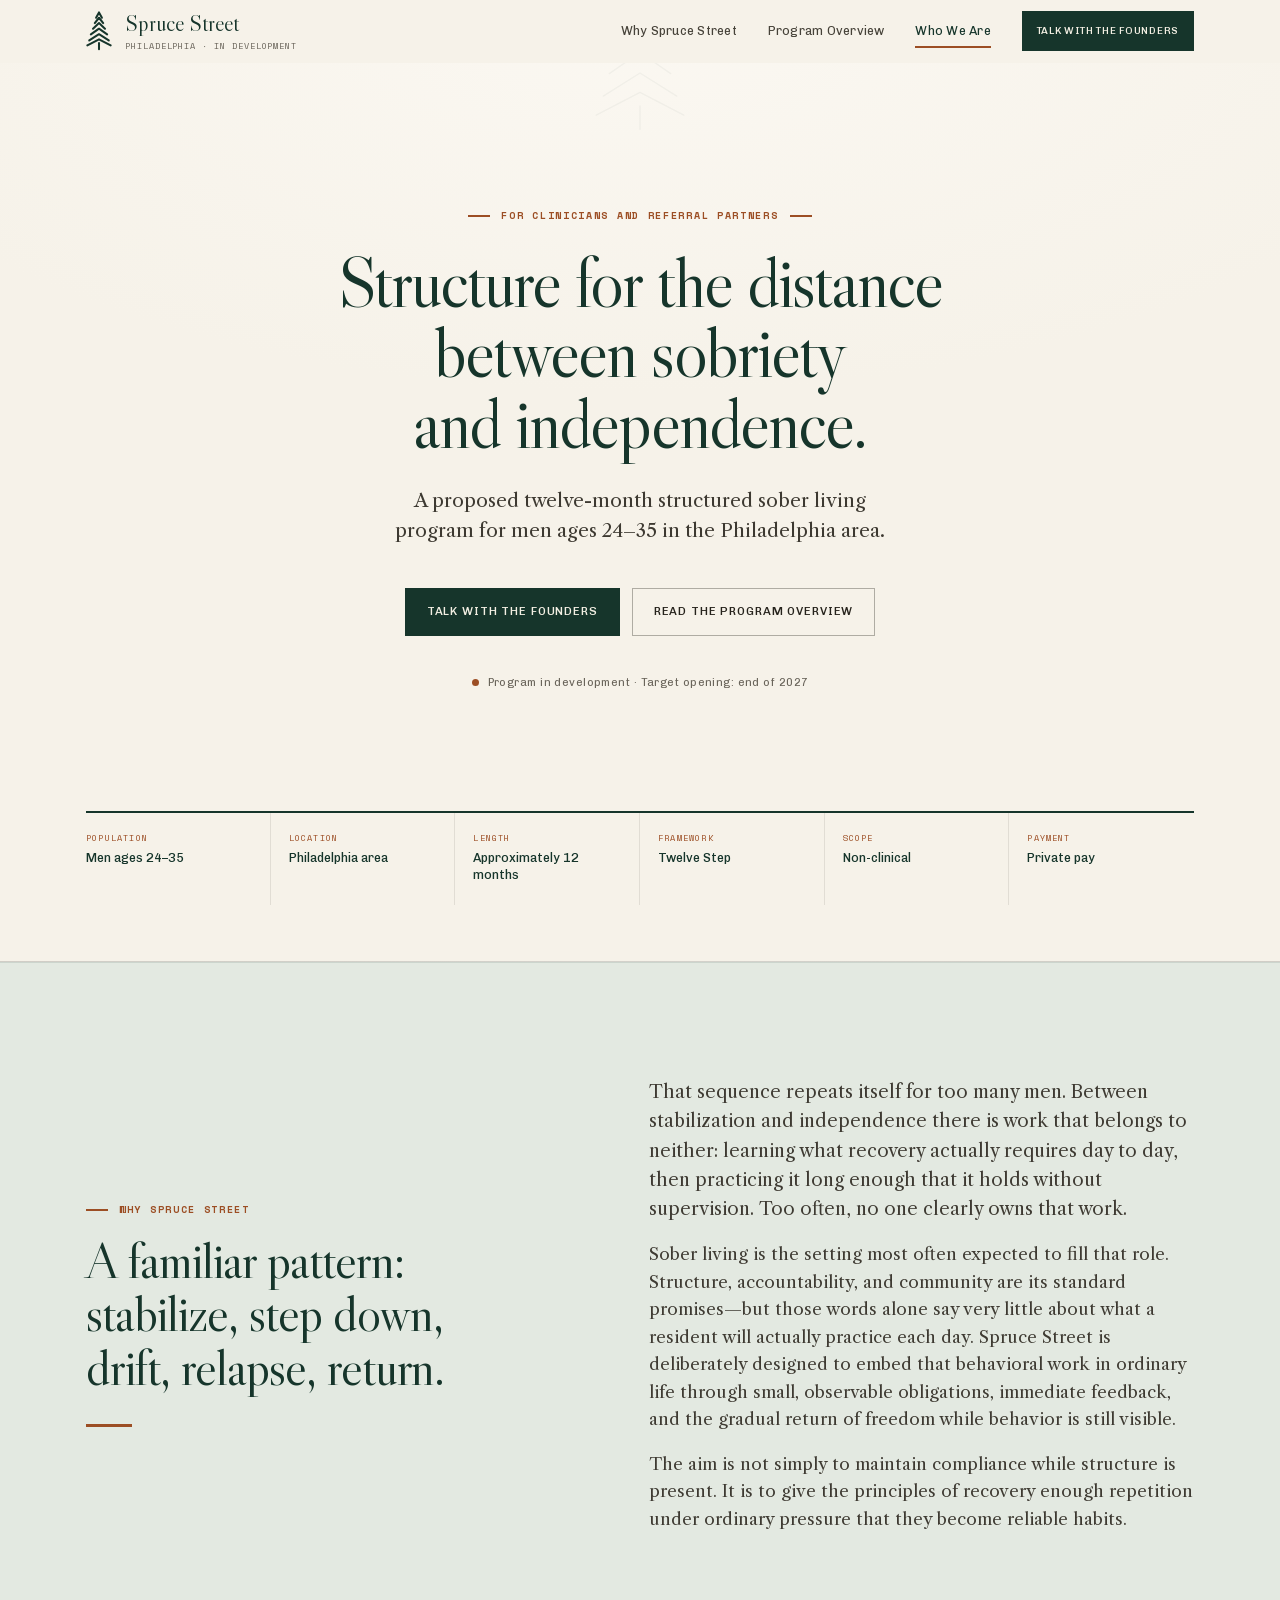
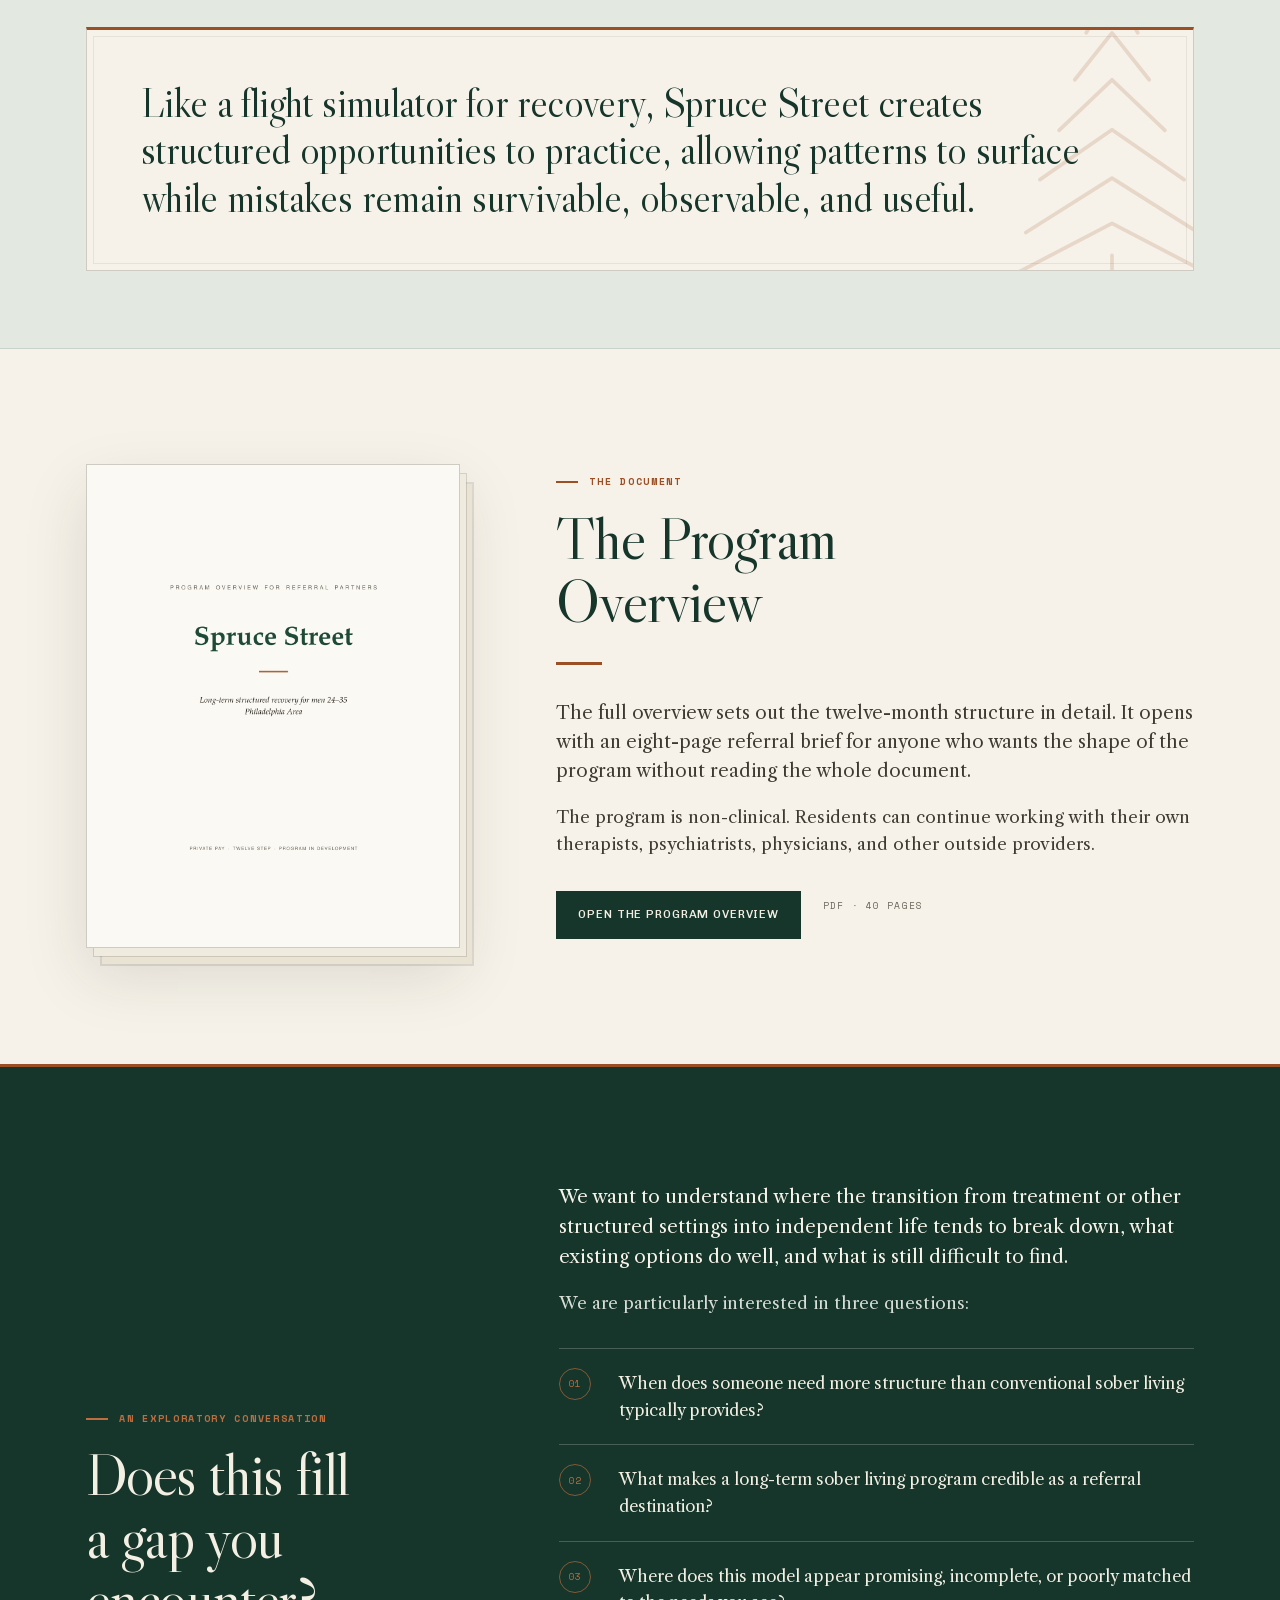
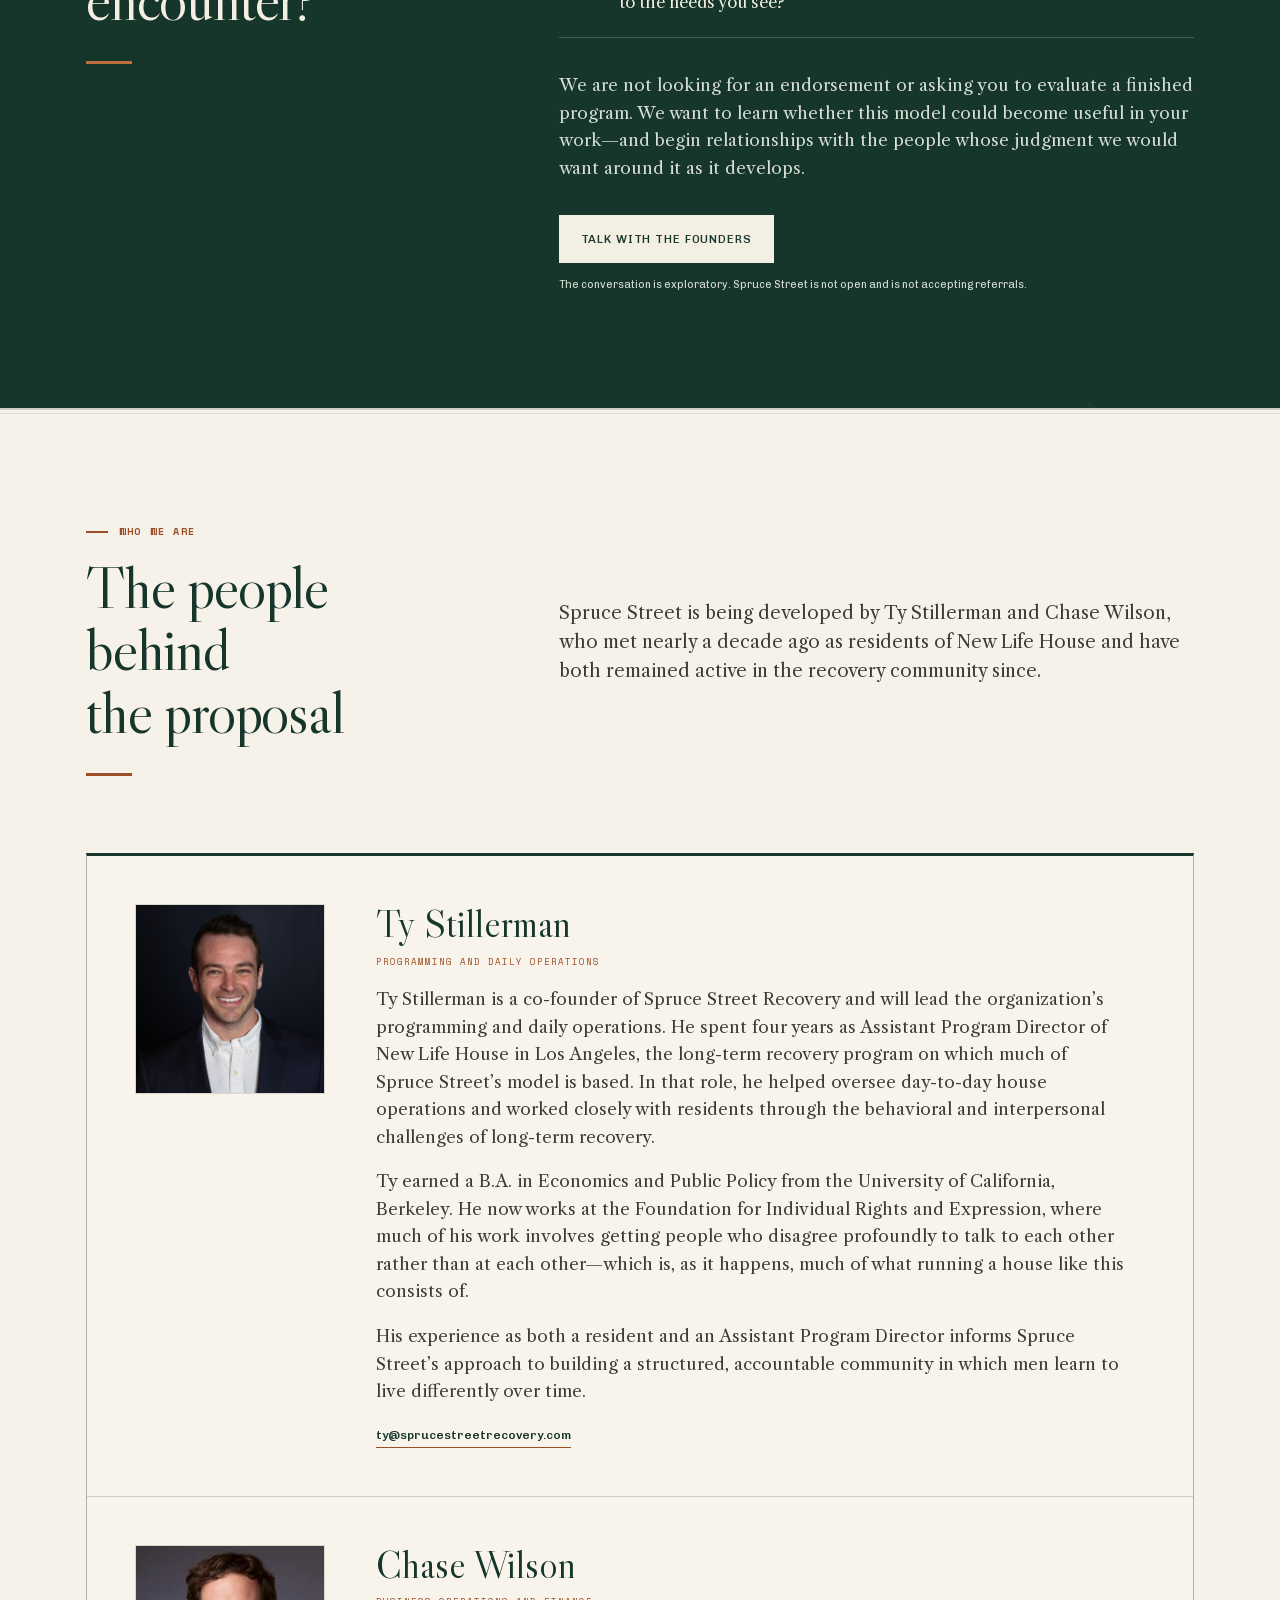
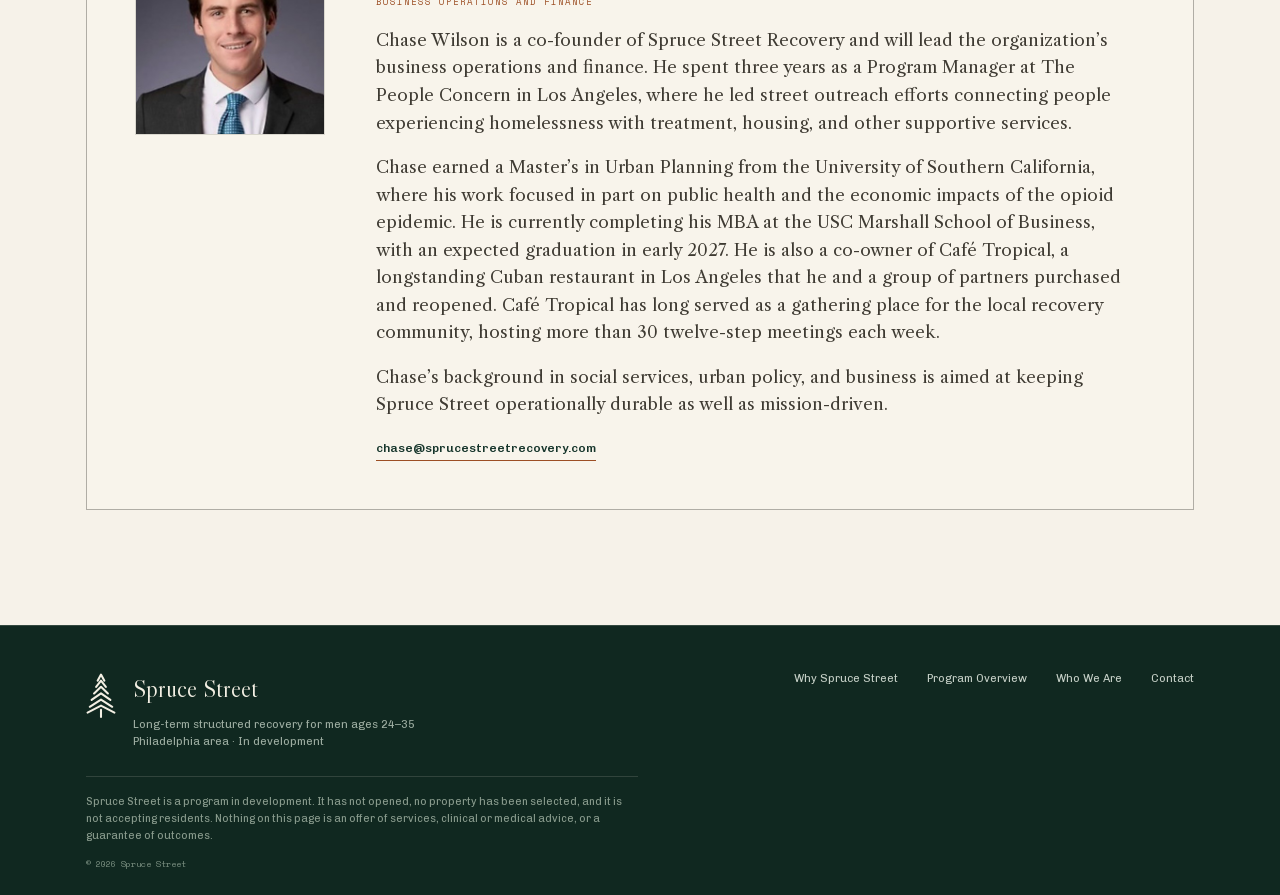
==== commit f3158471: "State the founders' shared history once, in the intro Both bios ended by saying the two met at New L" ====
--- a/index.html
+++ b/index.html
@@ -160,7 +160,7 @@
         <h2 class="sec-title reveal" id="about-h">The people behind the proposal</h2>
       </div>
       <div class="section-copy intro-note reveal">
-        <p>Spruce Street is being developed by Ty Stillerman and Chase Wilson.</p>
+        <p>Spruce Street is being developed by Ty Stillerman and Chase Wilson, who met nearly a decade ago as residents of New Life House and have both remained active in the recovery community since.</p>
       </div>
     </div>
 
@@ -172,7 +172,7 @@
           <p class="founder-role">Programming and daily operations</p>
           <p>Ty Stillerman is a co-founder of Spruce Street Recovery and will lead the organization’s programming and daily operations. He spent four years as Assistant Program Director of New Life House in Los Angeles, the long-term recovery program on which much of Spruce Street’s model is based. In that role, he helped oversee day-to-day house operations and worked closely with residents through the behavioral and interpersonal challenges of long-term recovery.</p>
           <p>Ty earned a B.A. in Economics and Public Policy from the University of California, Berkeley. He now works at the Foundation for Individual Rights and Expression, where much of his work involves getting people who disagree profoundly to talk to each other rather than at each other—which is, as it happens, much of what running a house like this consists of.</p>
-          <p>Ty and co-founder Chase Wilson met nearly a decade ago as residents of New Life House and have remained active members of the recovery community ever since. His experience as both a resident and an Assistant Program Director informs Spruce Street’s approach to building a structured, accountable community in which men learn to live differently over time.</p>
+          <p>His experience as both a resident and an Assistant Program Director informs Spruce Street’s approach to building a structured, accountable community in which men learn to live differently over time.</p>
           <a class="text-link" href="mailto:ty@sprucestreetrecovery.com?subject=Spruce%20Street%20%E2%80%94%20a%20conversation">ty@sprucestreetrecovery.com</a>
         </div>
       </article>
@@ -182,8 +182,8 @@
           <h3>Chase Wilson</h3>
           <p class="founder-role">Business operations and finance</p>
           <p>Chase Wilson is a co-founder of Spruce Street Recovery and will lead the organization’s business operations and finance. He spent three years as a Program Manager at The People Concern in Los Angeles, where he led street outreach efforts connecting people experiencing homelessness with treatment, housing, and other supportive services.</p>
-          <p>Chase earned a Master’s in Urban Planning from the University of Southern California, where his work focused in part on public health and the economic and urban impacts of the opioid epidemic. He is currently completing his MBA at the USC Marshall School of Business, with an expected graduation in early 2027. He is also a co-owner of Café Tropical, a longstanding Cuban restaurant in Los Angeles that he and a group of partners helped reopen. Café Tropical has long served as a gathering place for the local recovery community, hosting more than 30 twelve-step meetings each week.</p>
-          <p>Chase met co-founder Ty Stillerman nearly a decade ago while the two were residents of New Life House. Both have remained active in the recovery community since. That shared experience, combined with Chase’s background in social services, urban policy, and business, shapes Spruce Street’s approach to building a recovery program that is both mission-driven and operationally durable.</p>
+          <p>Chase earned a Master’s in Urban Planning from the University of Southern California, where his work focused in part on public health and the economic impacts of the opioid epidemic. He is currently completing his MBA at the USC Marshall School of Business, with an expected graduation in early 2027. He is also a co-owner of Café Tropical, a longstanding Cuban restaurant in Los Angeles that he and a group of partners purchased and reopened. Café Tropical has long served as a gathering place for the local recovery community, hosting more than 30 twelve-step meetings each week.</p>
+          <p>Chase’s background in social services, urban policy, and business is aimed at keeping Spruce Street operationally durable as well as mission-driven.</p>
           <a class="text-link" href="mailto:chase@sprucestreetrecovery.com?subject=Spruce%20Street%20%E2%80%94%20a%20conversation">chase@sprucestreetrecovery.com</a>
         </div>
       </article>
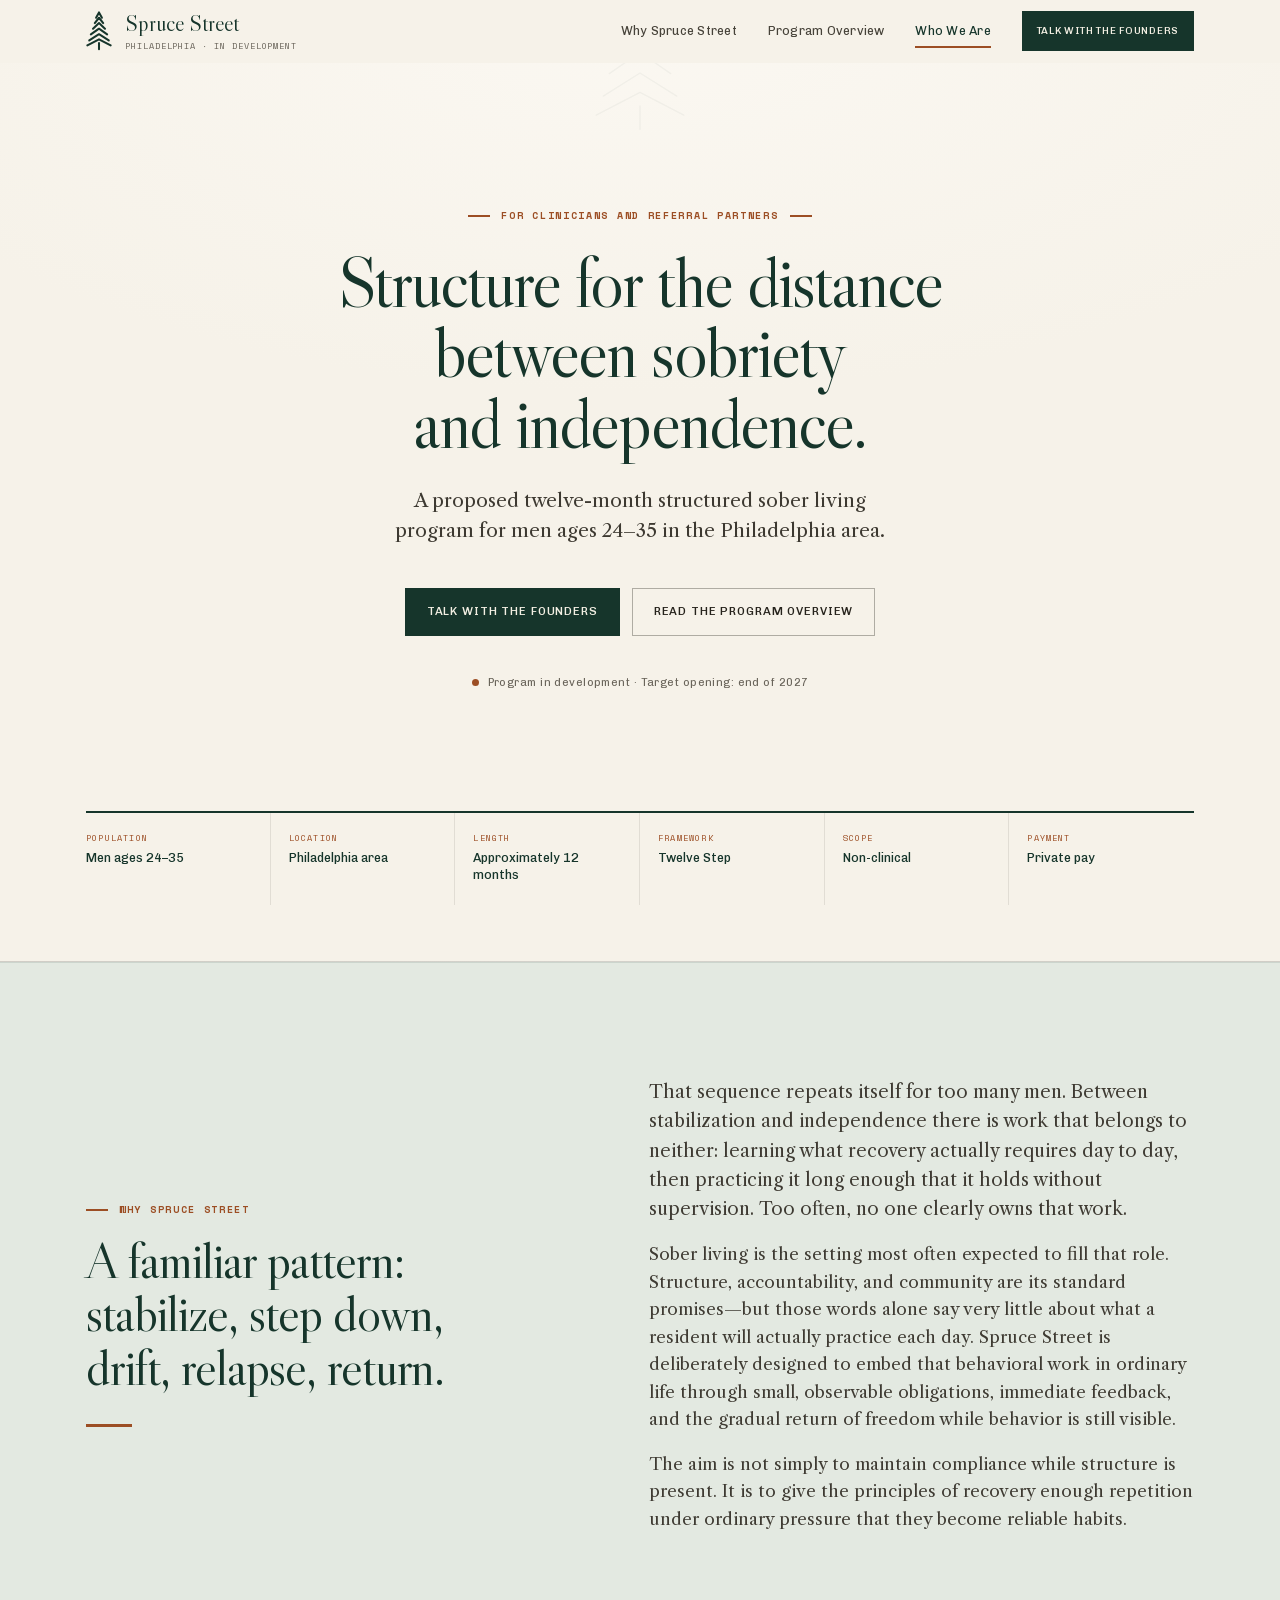
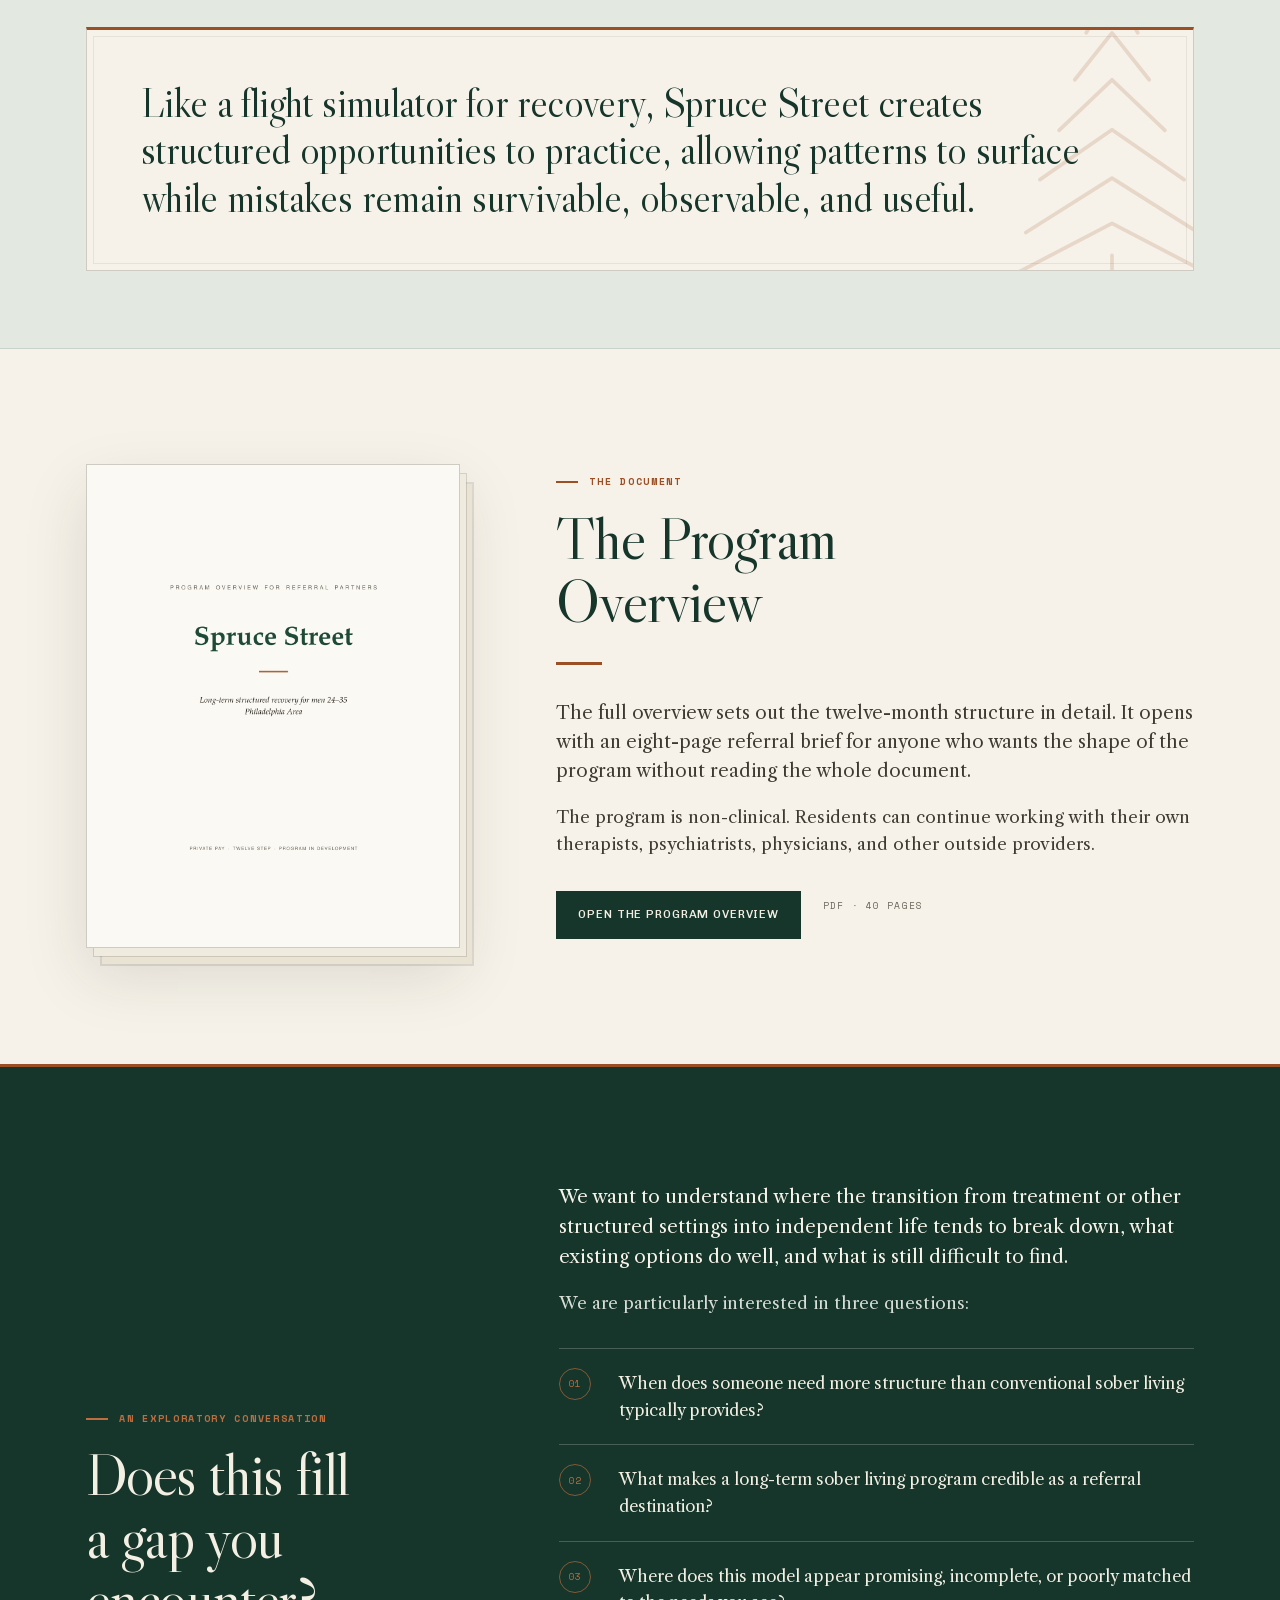
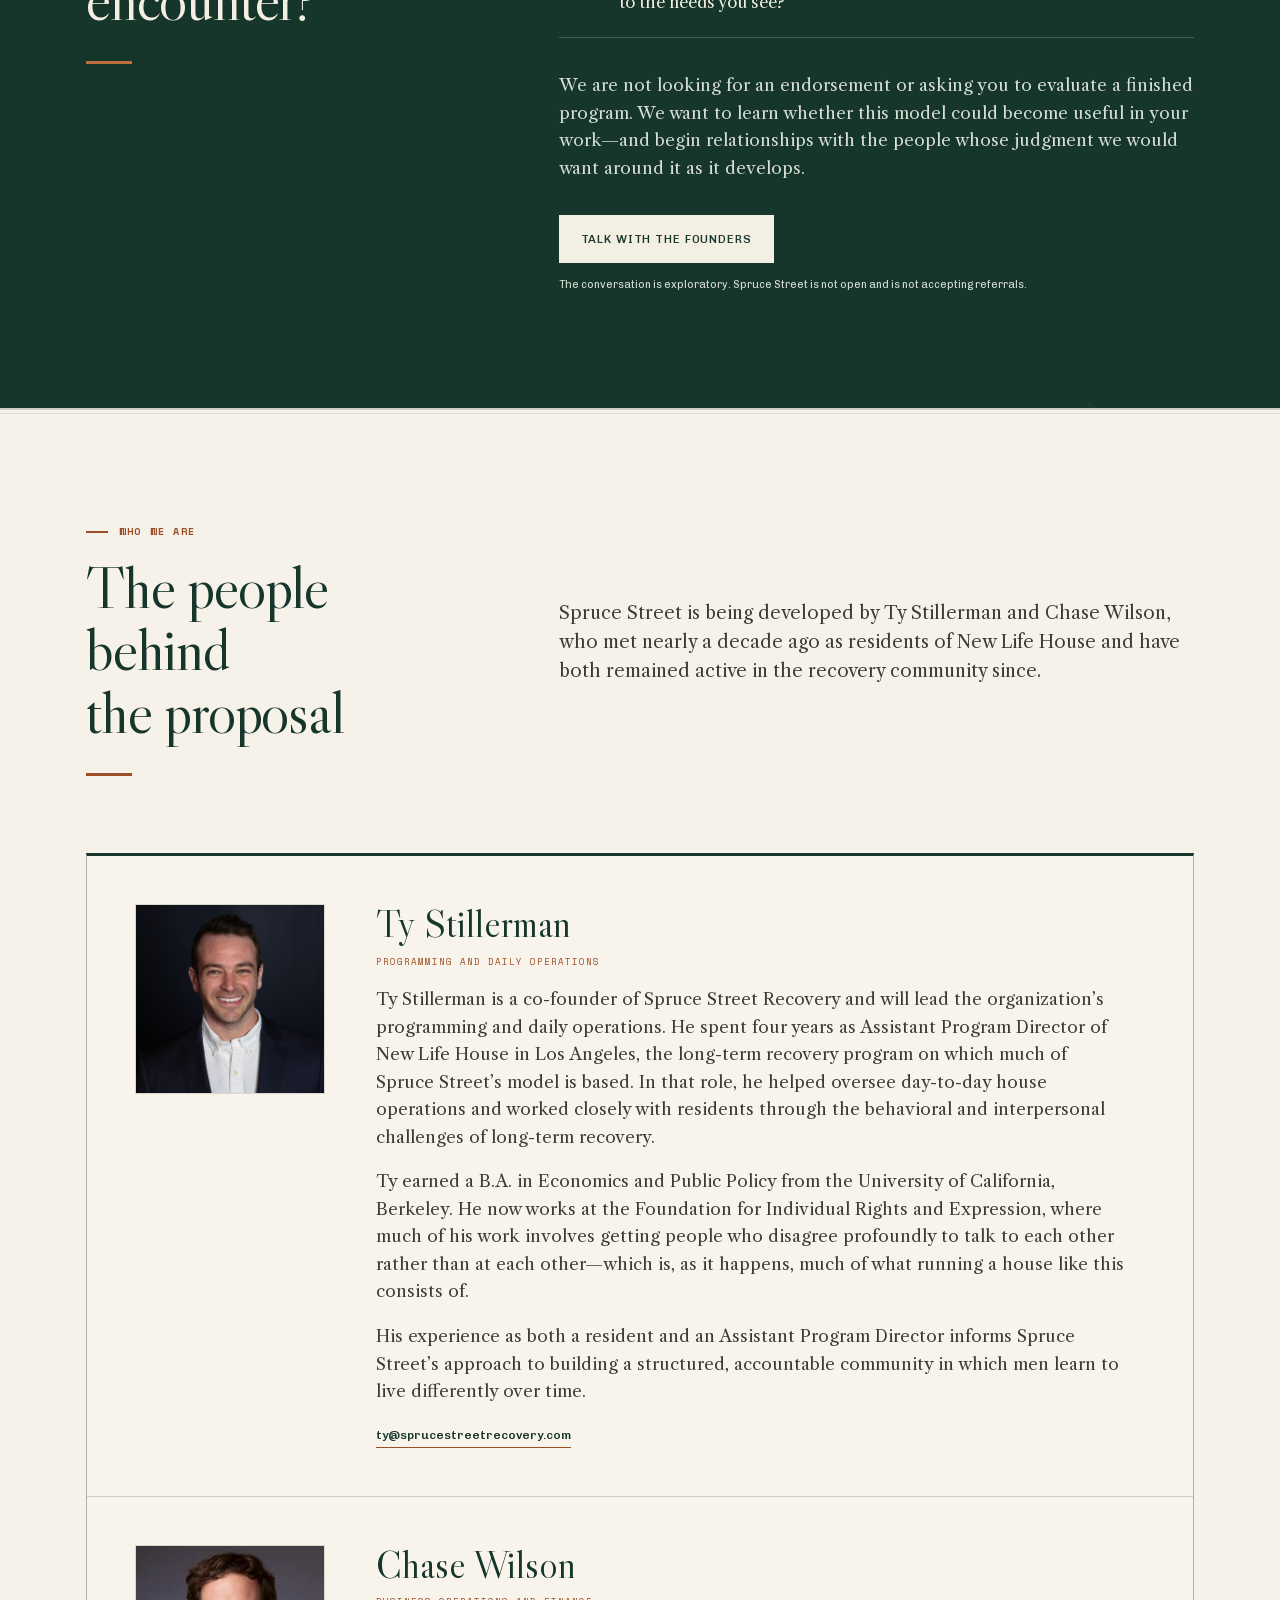
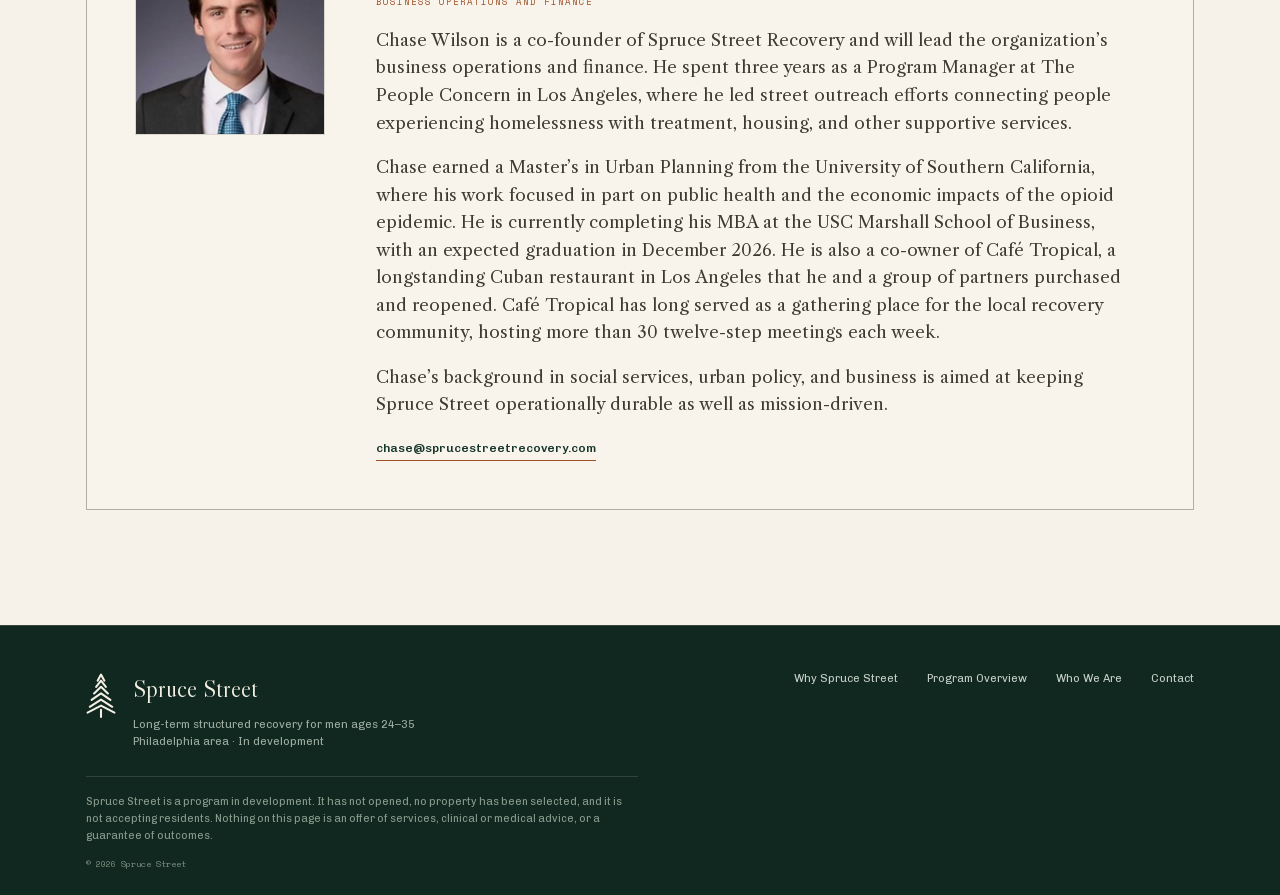
==== commit b481aaf1: "Put Chase's graduation back to December 2026 on the site Reverts the earlier switch to "early 2027"." ====
--- a/index.html
+++ b/index.html
@@ -182,7 +182,7 @@
           <h3>Chase Wilson</h3>
           <p class="founder-role">Business operations and finance</p>
           <p>Chase Wilson is a co-founder of Spruce Street Recovery and will lead the organization’s business operations and finance. He spent three years as a Program Manager at The People Concern in Los Angeles, where he led street outreach efforts connecting people experiencing homelessness with treatment, housing, and other supportive services.</p>
-          <p>Chase earned a Master’s in Urban Planning from the University of Southern California, where his work focused in part on public health and the economic impacts of the opioid epidemic. He is currently completing his MBA at the USC Marshall School of Business, with an expected graduation in early 2027. He is also a co-owner of Café Tropical, a longstanding Cuban restaurant in Los Angeles that he and a group of partners purchased and reopened. Café Tropical has long served as a gathering place for the local recovery community, hosting more than 30 twelve-step meetings each week.</p>
+          <p>Chase earned a Master’s in Urban Planning from the University of Southern California, where his work focused in part on public health and the economic impacts of the opioid epidemic. He is currently completing his MBA at the USC Marshall School of Business, with an expected graduation in December 2026. He is also a co-owner of Café Tropical, a longstanding Cuban restaurant in Los Angeles that he and a group of partners purchased and reopened. Café Tropical has long served as a gathering place for the local recovery community, hosting more than 30 twelve-step meetings each week.</p>
           <p>Chase’s background in social services, urban policy, and business is aimed at keeping Spruce Street operationally durable as well as mission-driven.</p>
           <a class="text-link" href="mailto:chase@sprucestreetrecovery.com?subject=Spruce%20Street%20%E2%80%94%20a%20conversation">chase@sprucestreetrecovery.com</a>
         </div>
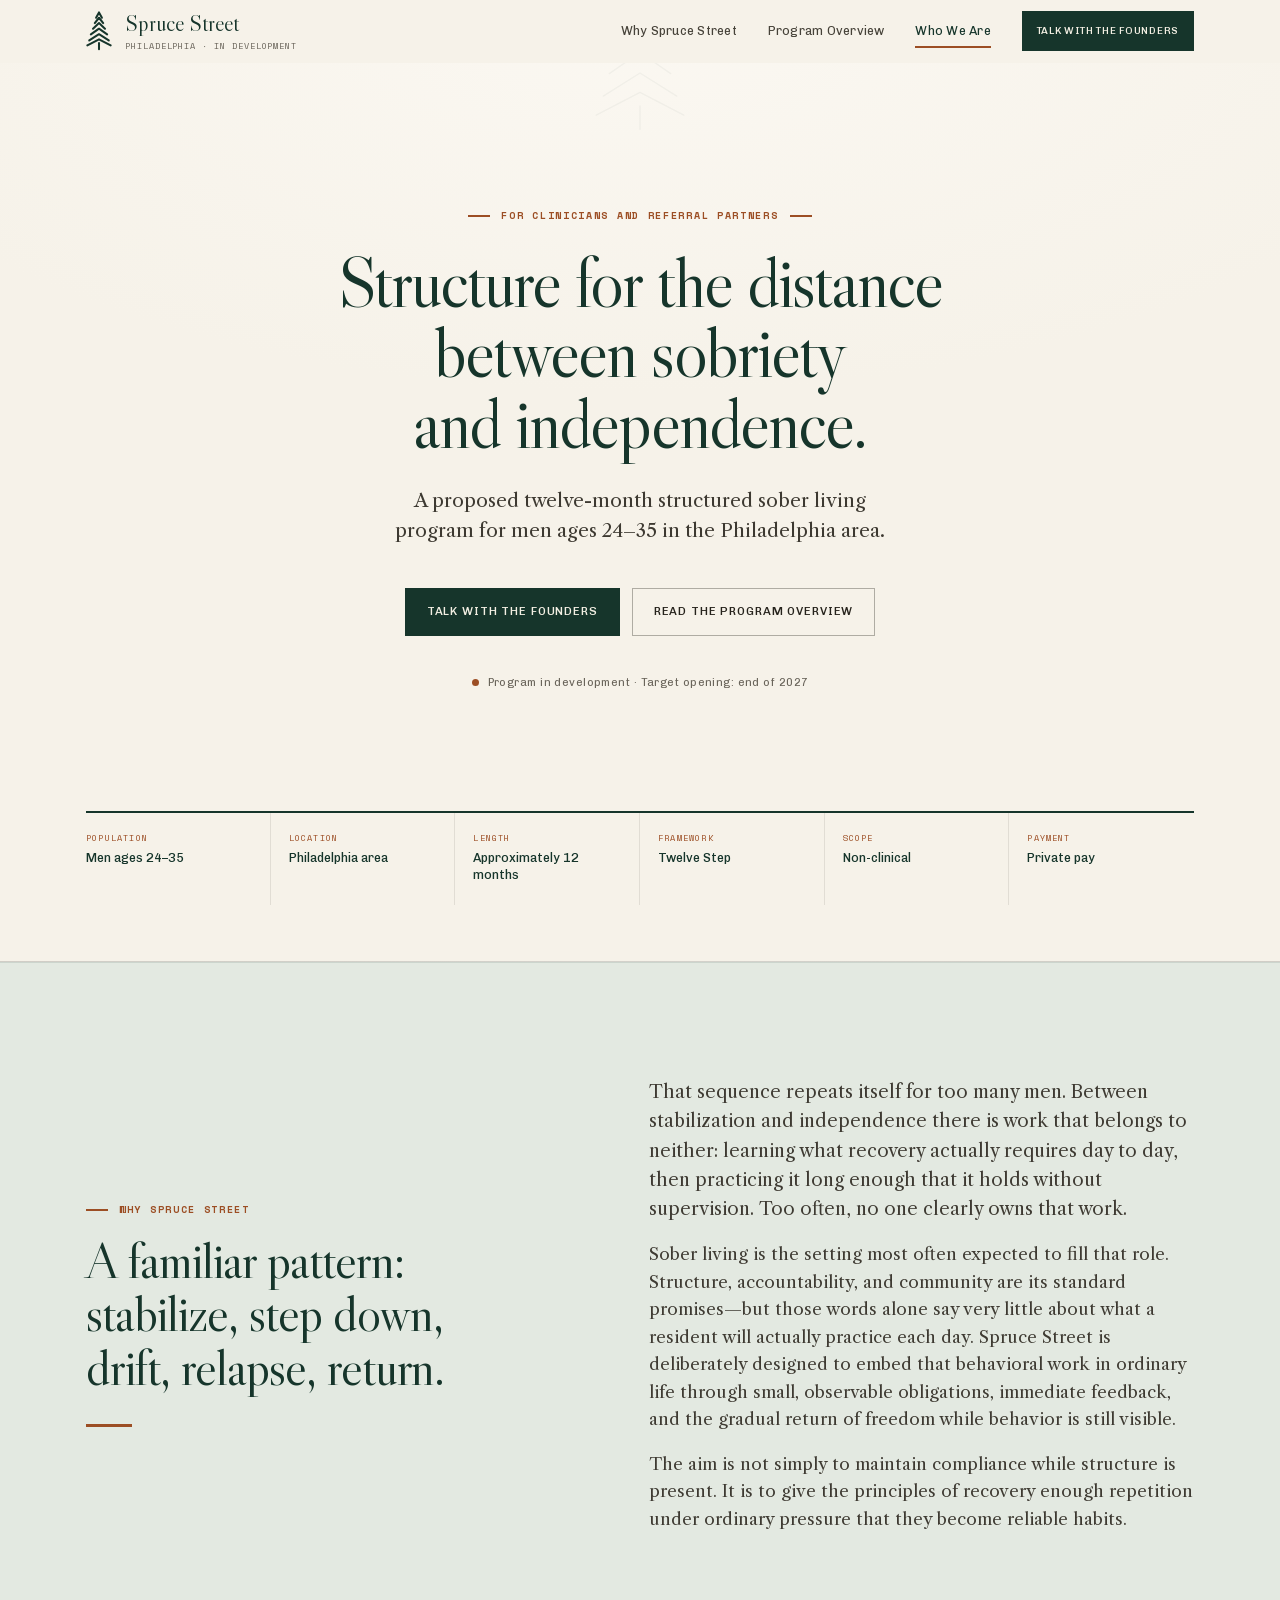
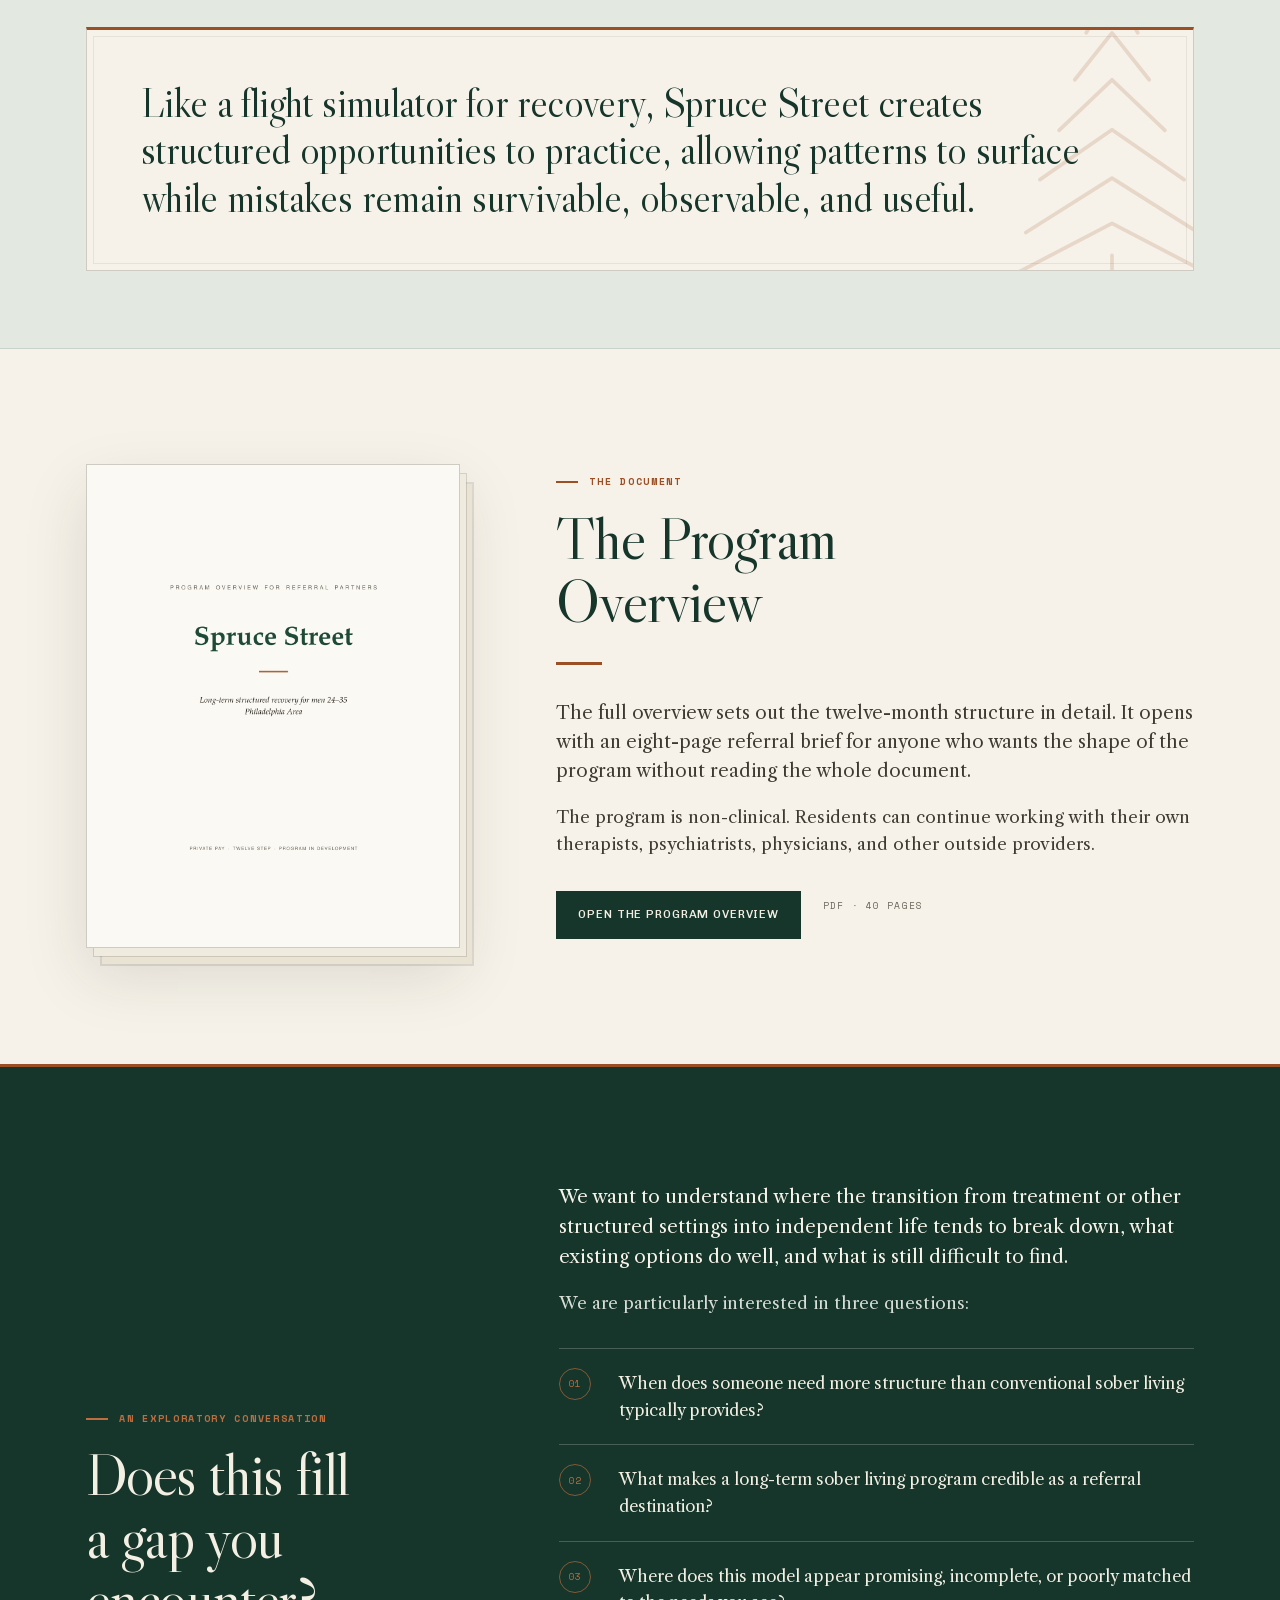
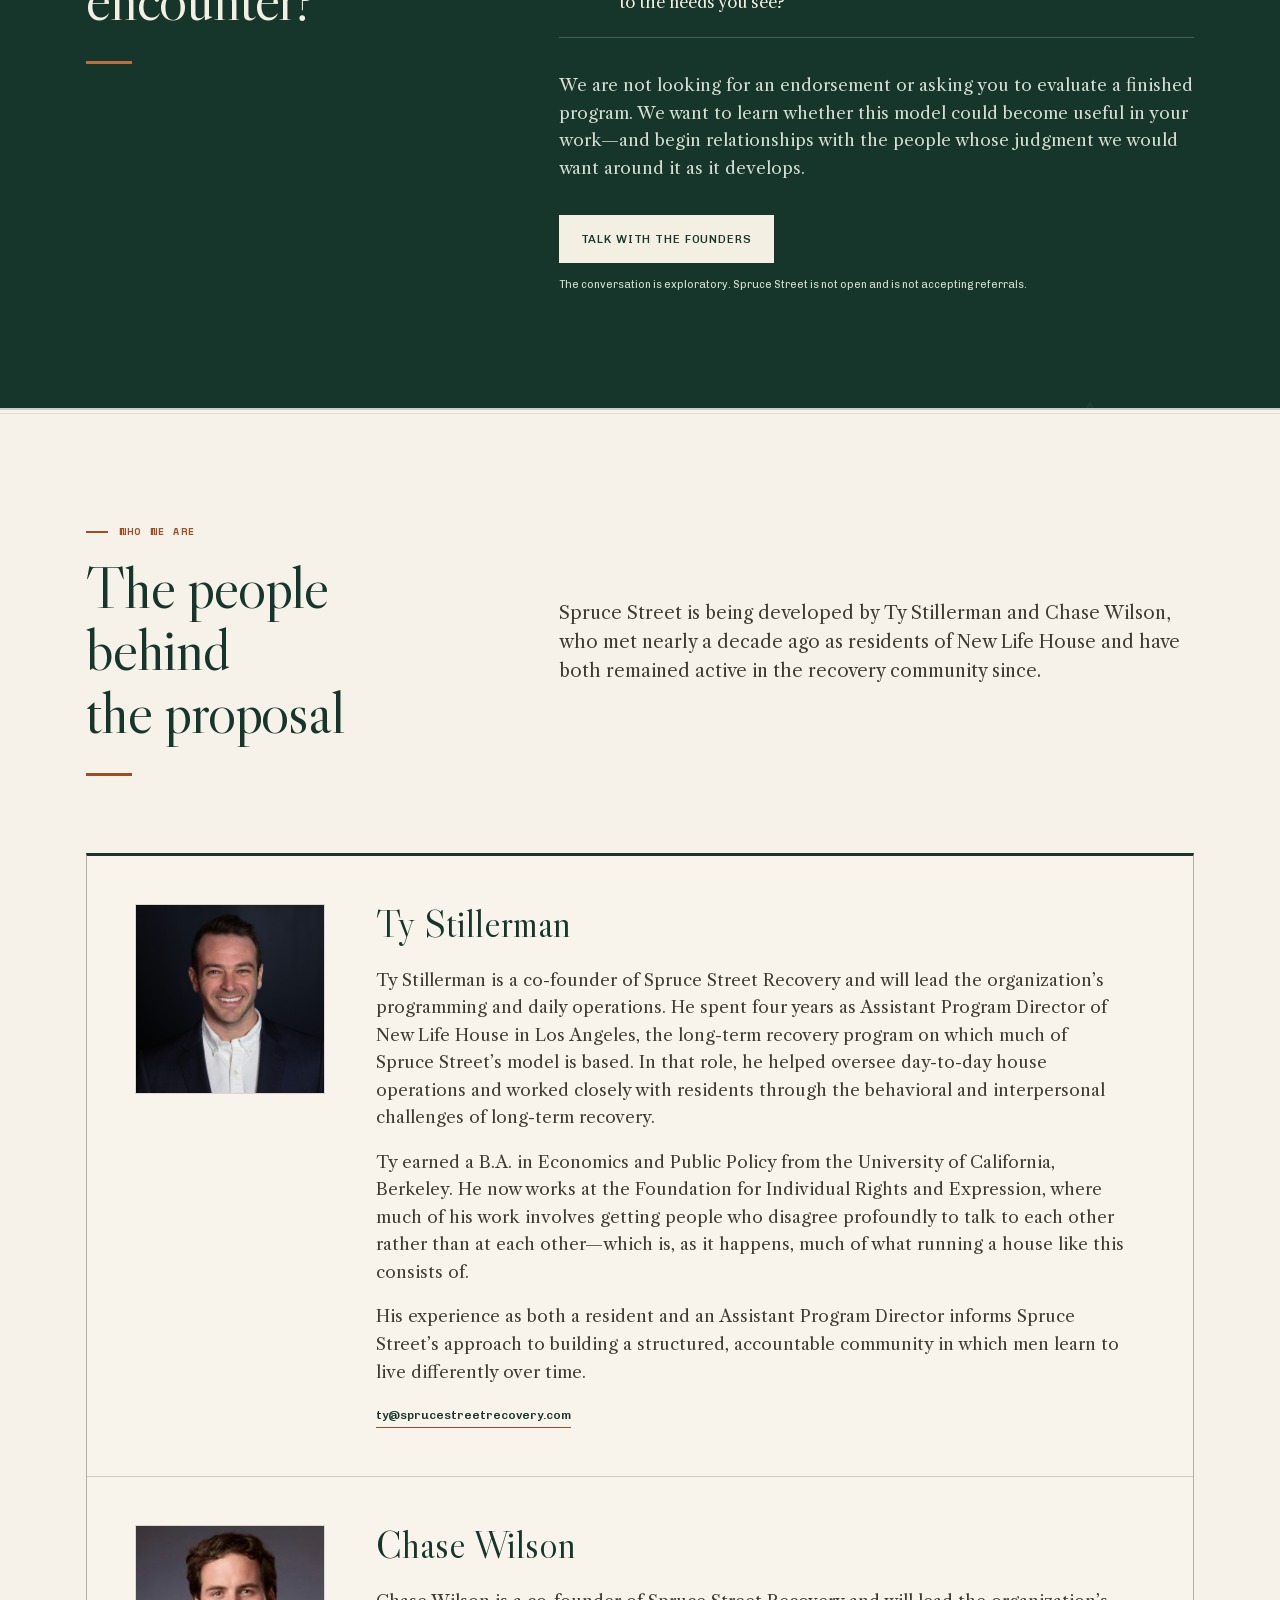
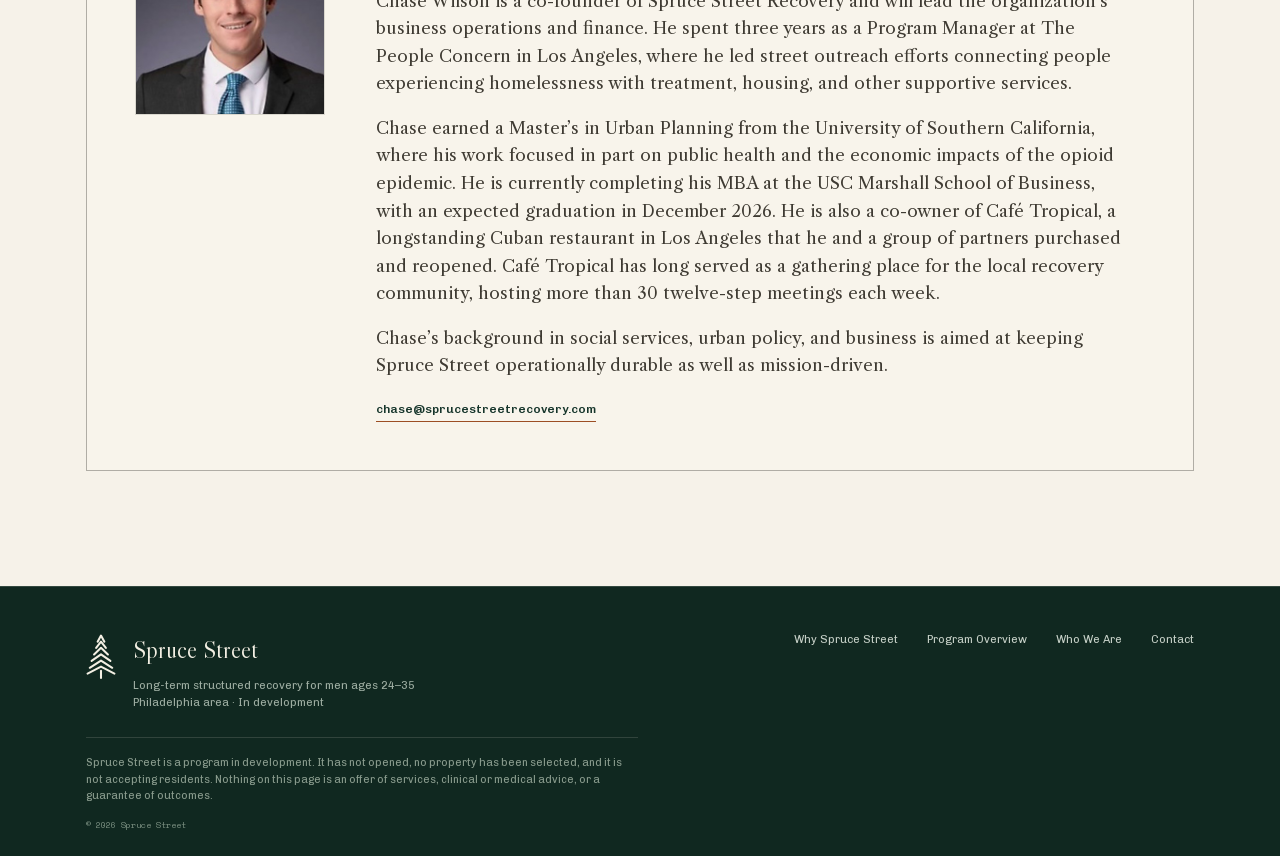
==== commit c3751a1a: "Drop the role lines from the founder cards Removes the small copper "Programming and daily operation" ====
--- a/index.html
+++ b/index.html
@@ -169,7 +169,6 @@
         <img class="founder-photo" src="images/ty-stillerman.jpg" width="400" height="400" loading="lazy" alt="Ty Stillerman">
         <div class="founder-body">
           <h3>Ty Stillerman</h3>
-          <p class="founder-role">Programming and daily operations</p>
           <p>Ty Stillerman is a co-founder of Spruce Street Recovery and will lead the organization’s programming and daily operations. He spent four years as Assistant Program Director of New Life House in Los Angeles, the long-term recovery program on which much of Spruce Street’s model is based. In that role, he helped oversee day-to-day house operations and worked closely with residents through the behavioral and interpersonal challenges of long-term recovery.</p>
           <p>Ty earned a B.A. in Economics and Public Policy from the University of California, Berkeley. He now works at the Foundation for Individual Rights and Expression, where much of his work involves getting people who disagree profoundly to talk to each other rather than at each other—which is, as it happens, much of what running a house like this consists of.</p>
           <p>His experience as both a resident and an Assistant Program Director informs Spruce Street’s approach to building a structured, accountable community in which men learn to live differently over time.</p>
@@ -180,7 +179,6 @@
         <img class="founder-photo" src="images/chase-wilson.jpg" width="400" height="400" loading="lazy" alt="Chase Wilson">
         <div class="founder-body">
           <h3>Chase Wilson</h3>
-          <p class="founder-role">Business operations and finance</p>
           <p>Chase Wilson is a co-founder of Spruce Street Recovery and will lead the organization’s business operations and finance. He spent three years as a Program Manager at The People Concern in Los Angeles, where he led street outreach efforts connecting people experiencing homelessness with treatment, housing, and other supportive services.</p>
           <p>Chase earned a Master’s in Urban Planning from the University of Southern California, where his work focused in part on public health and the economic impacts of the opioid epidemic. He is currently completing his MBA at the USC Marshall School of Business, with an expected graduation in December 2026. He is also a co-owner of Café Tropical, a longstanding Cuban restaurant in Los Angeles that he and a group of partners purchased and reopened. Café Tropical has long served as a gathering place for the local recovery community, hosting more than 30 twelve-step meetings each week.</p>
           <p>Chase’s background in social services, urban policy, and business is aimed at keeping Spruce Street operationally durable as well as mission-driven.</p>
--- a/css/styles.css
+++ b/css/styles.css
@@ -637,8 +637,7 @@
   border: 1px solid rgba(38, 35, 28, .14);
   filter: saturate(.96);
 }
-.founder-card h3 { margin: 0; color: var(--spruce); font-family: var(--f-display); font-size: clamp(31px, 3vw, 41px); font-weight: 400; line-height: 1.05; }
-.founder-role { margin: 10px 0 24px; color: var(--copper); font-family: var(--f-mono); font-size: 9px; letter-spacing: .11em; text-transform: uppercase; }
+.founder-card h3 { margin: 0 0 22px; color: var(--spruce); font-family: var(--f-display); font-size: clamp(31px, 3vw, 41px); font-weight: 400; line-height: 1.05; }
 .founder-body { color: #3E3A32; }
 .founder-body > p { max-width: 68ch; margin-bottom: 17px; }
 .founder-body > p:last-of-type { margin-bottom: 0; }
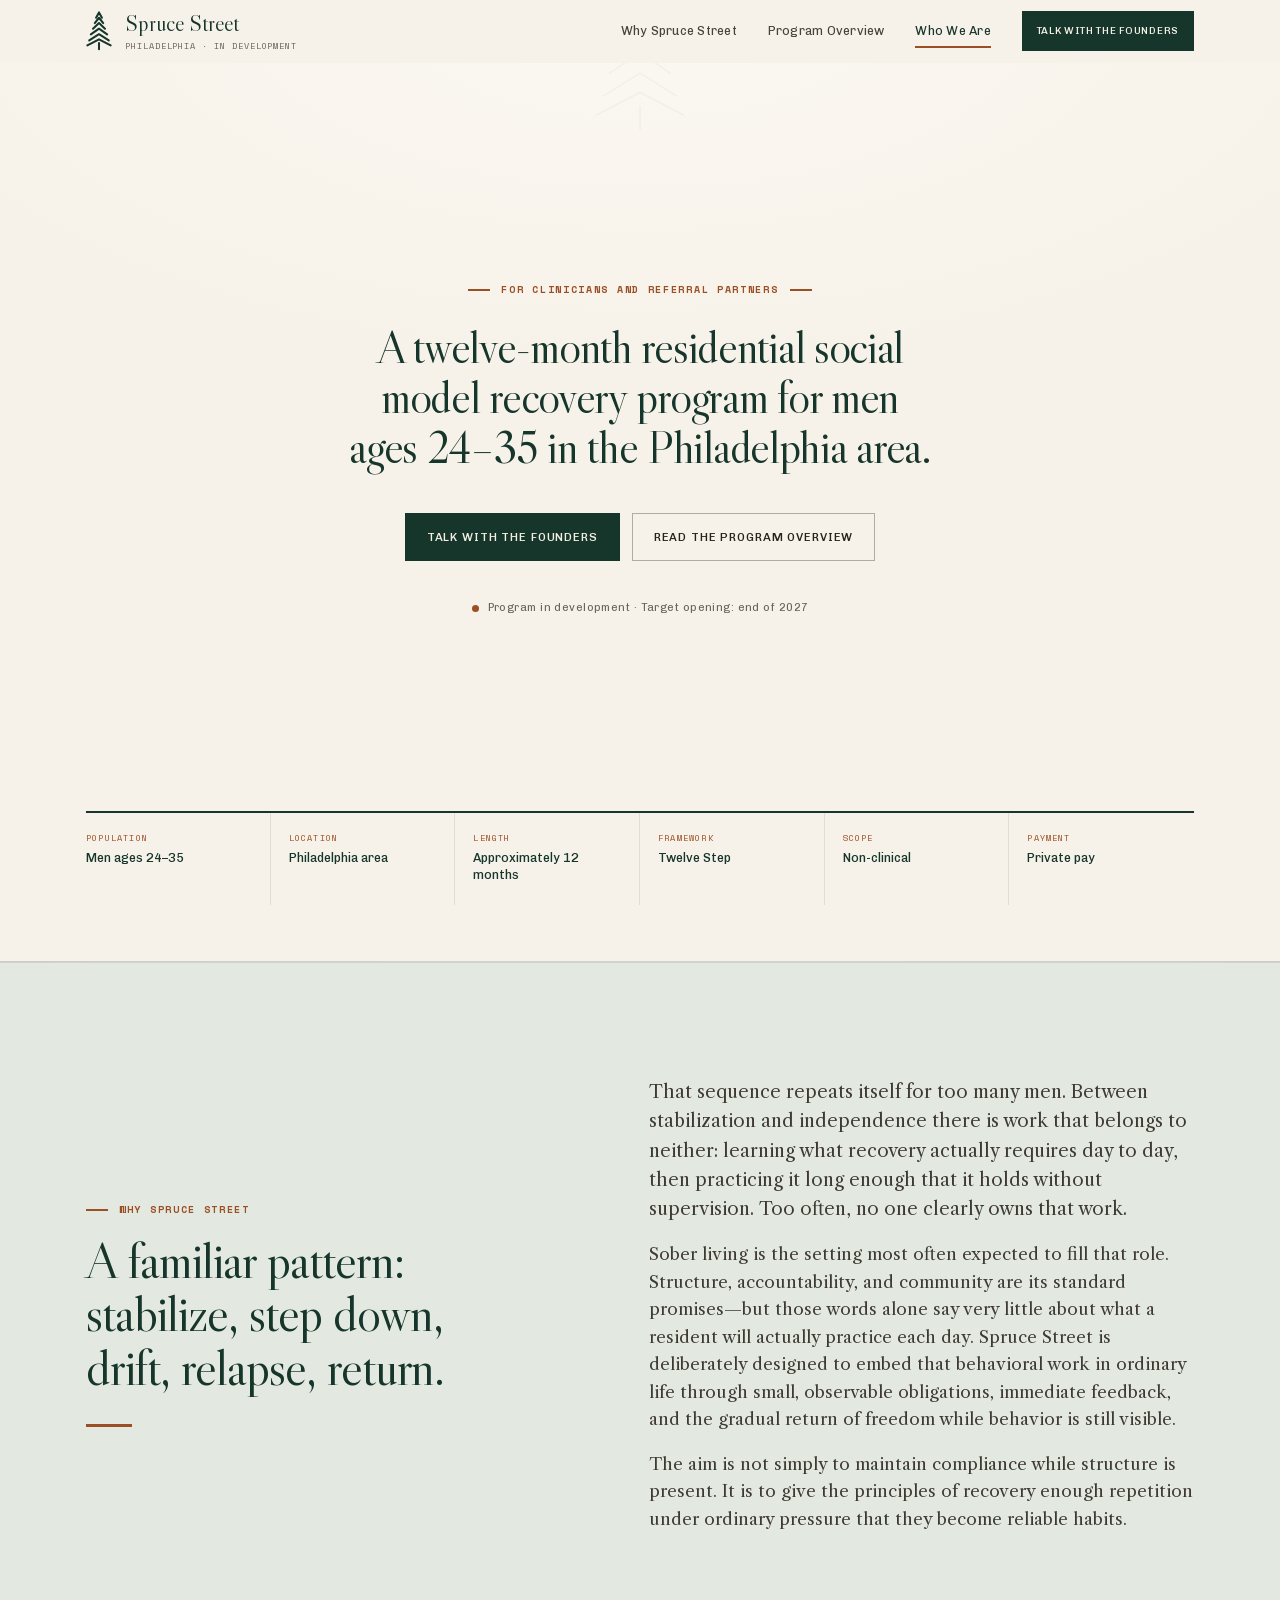
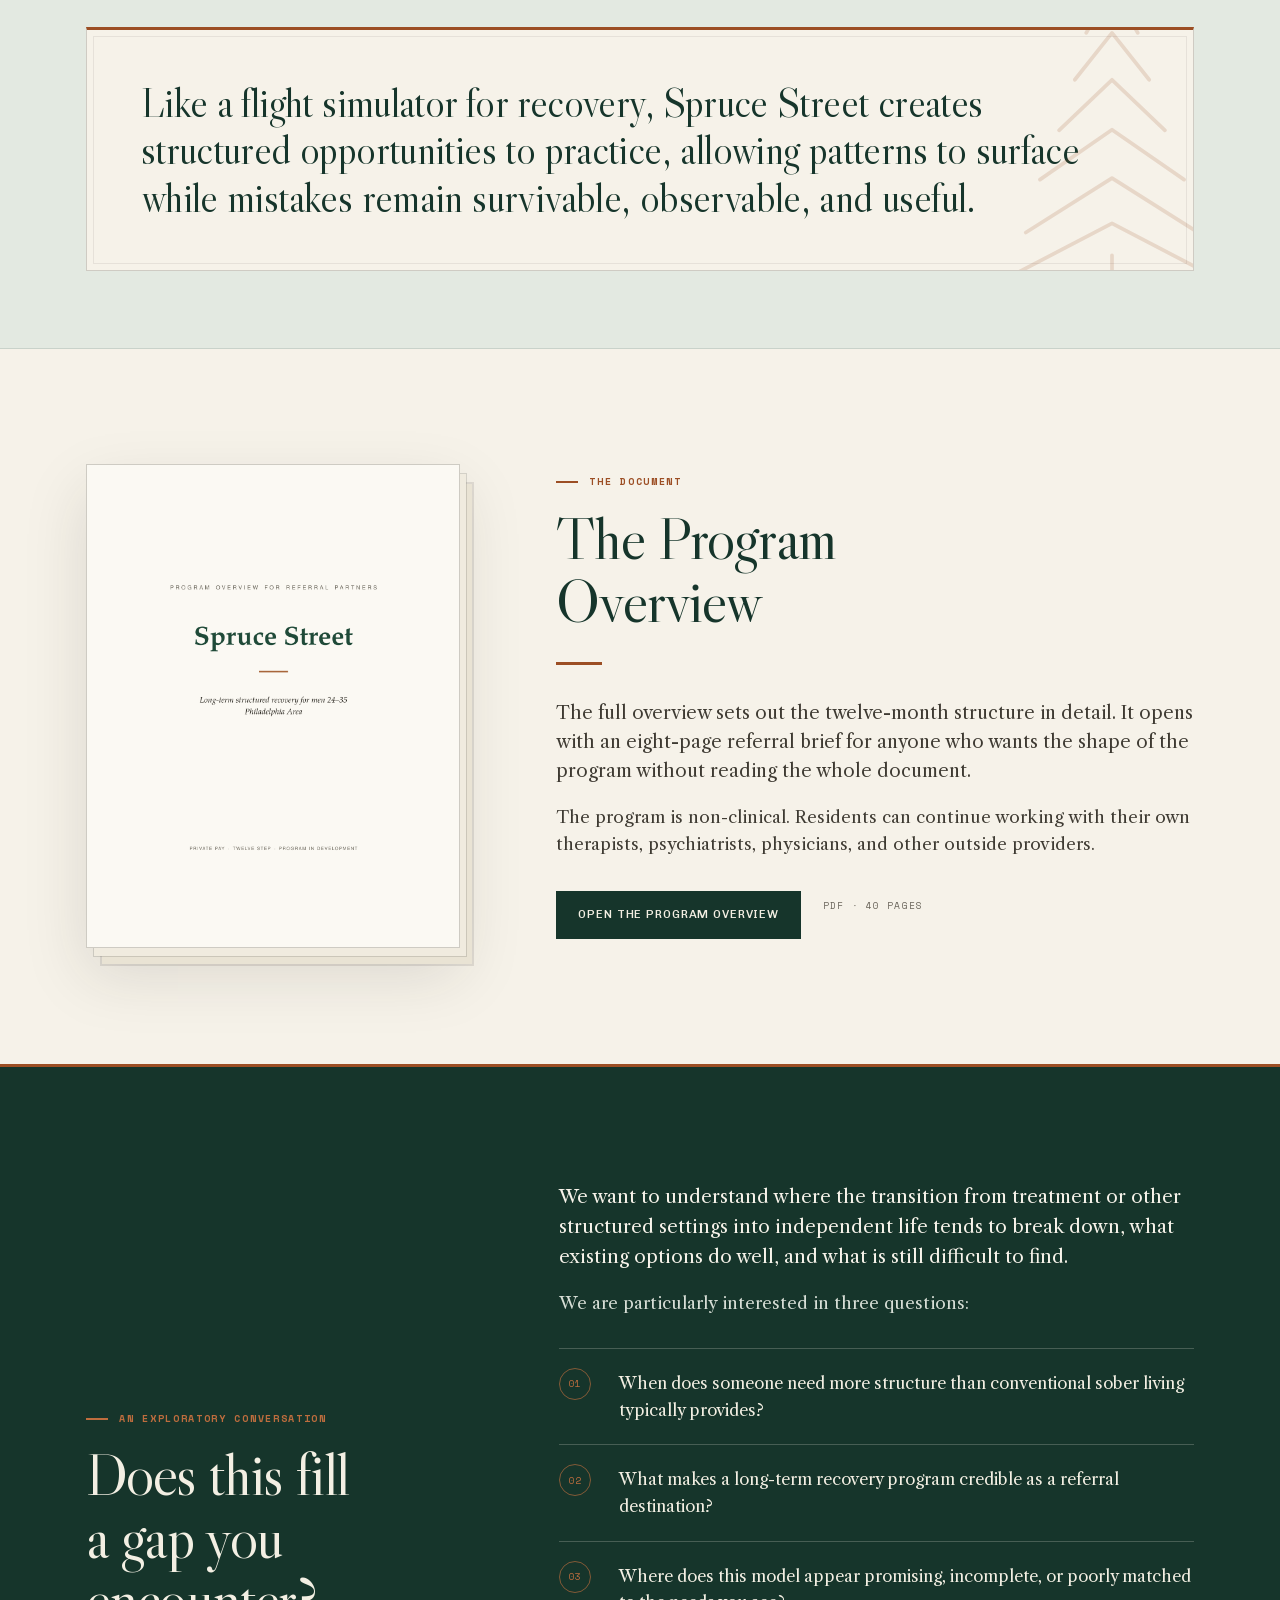
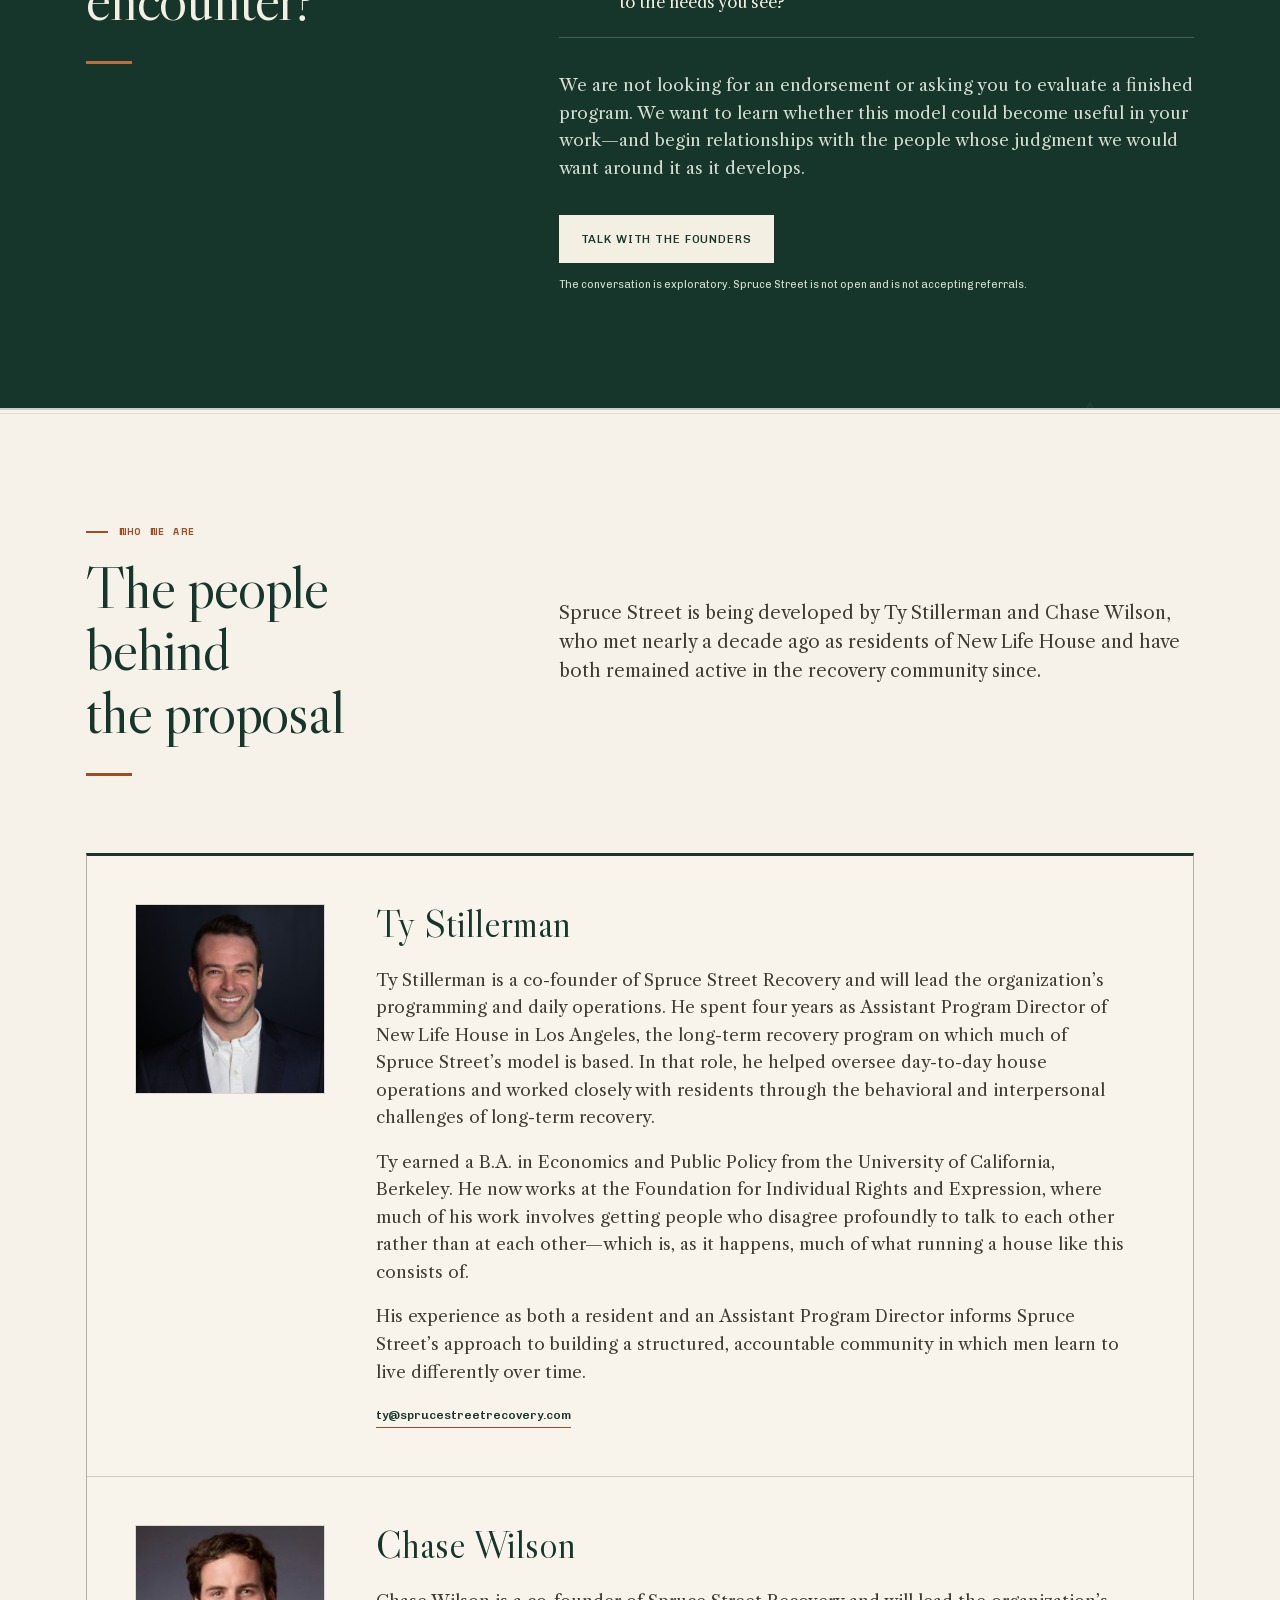
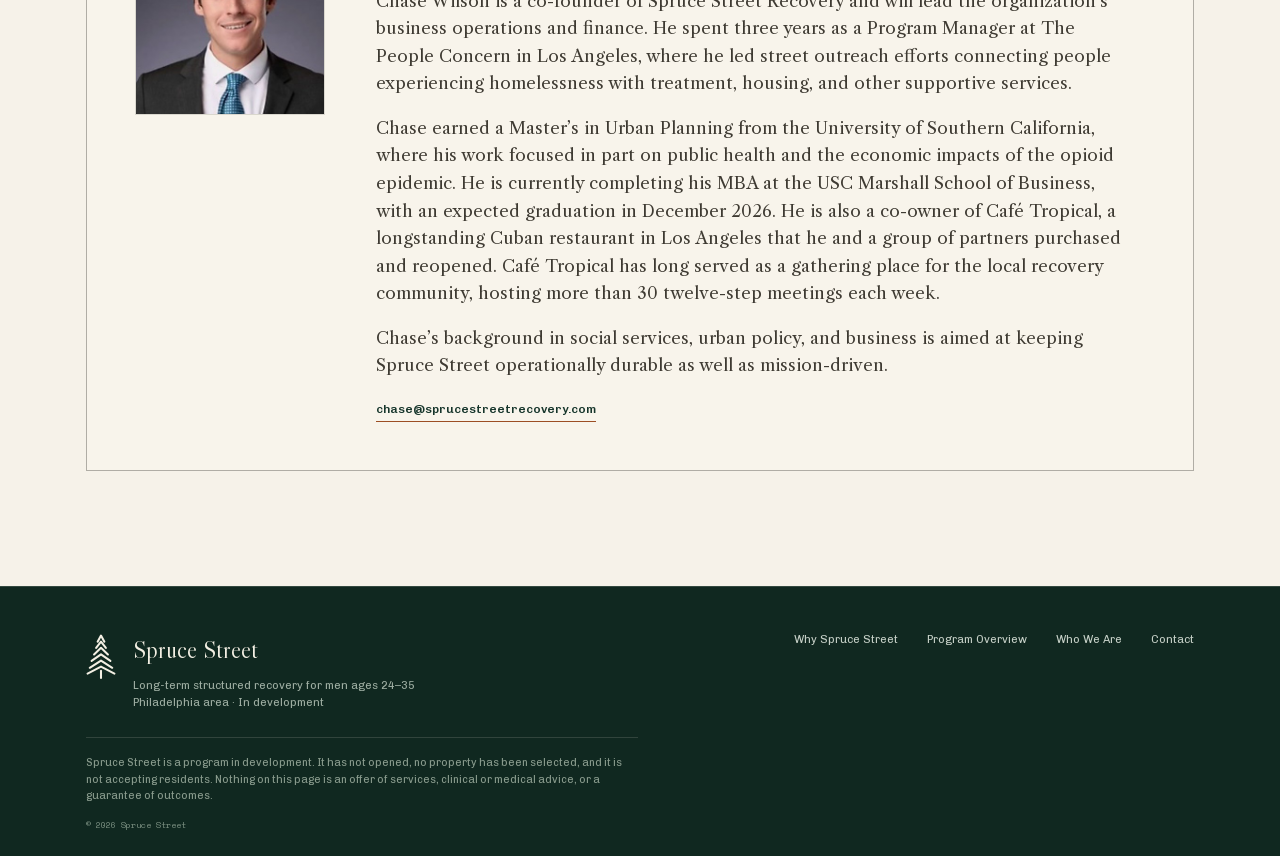
==== commit 50f3b02a: "Call Spruce Street a recovery program, not sober living The hero now reads "A twelve-month residenti" ====
--- a/index.html
+++ b/index.html
@@ -5,14 +5,14 @@
 <meta name="viewport" content="width=device-width, initial-scale=1">
 <meta name="theme-color" content="#F6F2E9">
 <title>Spruce Street — Long-Term Structured Recovery for Men</title>
-<meta name="description" content="Spruce Street is a proposed twelve-month structured sober living program for men ages 24–35 in the Philadelphia area.">
+<meta name="description" content="Spruce Street is a twelve-month residential social model recovery program for men ages 24–35 in the Philadelphia area.">
 <link rel="canonical" href="https://sprucestreetrecovery.com/">
 
 <meta property="og:type" content="website">
 <meta property="og:site_name" content="Spruce Street">
 <meta property="og:url" content="https://sprucestreetrecovery.com/">
 <meta property="og:title" content="Spruce Street — Long-Term Structured Recovery for Men">
-<meta property="og:description" content="A proposed twelve-month structured sober living program for men ages 24–35 in the Philadelphia area.">
+<meta property="og:description" content="A twelve-month residential social model recovery program for men ages 24–35 in the Philadelphia area.">
 <meta property="og:image" content="https://sprucestreetrecovery.com/images/og-image.png">
 <meta property="og:image:type" content="image/png">
 <meta property="og:image:width" content="1200">
@@ -21,7 +21,7 @@
 
 <meta name="twitter:card" content="summary_large_image">
 <meta name="twitter:title" content="Spruce Street — Long-Term Structured Recovery for Men">
-<meta name="twitter:description" content="A proposed twelve-month structured sober living program for men ages 24–35 in the Philadelphia area.">
+<meta name="twitter:description" content="A twelve-month residential social model recovery program for men ages 24–35 in the Philadelphia area.">
 <meta name="twitter:image" content="https://sprucestreetrecovery.com/images/og-image.png">
 <link rel="icon" href="data:image/svg+xml,%3Csvg xmlns='http://www.w3.org/2000/svg' viewBox='0 0 64 64'%3E%3Crect width='64' height='64' fill='%2316352B'/%3E%3Cg transform='translate(17.5,9) scale(0.95)' fill='none' stroke='%23F3EFE3' stroke-width='2.6' stroke-linecap='round' stroke-linejoin='round'%3E%3Cpath d='M11.88 7.85 L15.31 1.6 L18.74 7.85'/%3E%3Cpath d='M10.35 14.1 L15.31 7.85 L20.27 14.1'/%3E%3Cpath d='M8.25 20.83 L15.31 14.1 L22.37 20.83'/%3E%3Cpath d='M5.71 27.41 L15.31 20.75 L24.91 27.41'/%3E%3Cpath d='M3.82 34.46 L15.31 27.2 L26.8 34.46'/%3E%3Cpath d='M1.6 40.39 L15.31 33.25 L29.02 40.39'/%3E%3Cpath d='M15.31 37.52 L15.31 44.92'/%3E%3C/g%3E%3C/svg%3E">
 <link rel="preload" href="fonts/LibreCaslonDisplay-400.woff2" as="font" type="font/woff2" crossorigin>
@@ -71,8 +71,7 @@
     <div class="wrap">
       <div class="hero-stage">
         <p class="audience">For clinicians and referral partners</p>
-        <h1 id="hero-h">Structure for the distance between sobriety and independence.</h1>
-        <p class="hero-lede">A proposed twelve-month structured sober living program for men ages 24–35 in the Philadelphia area.</p>
+        <h1 id="hero-h">A twelve-month residential social model recovery program for men ages 24–35 in the Philadelphia area.</h1>
         <div class="hero-ctas">
           <a class="btn btn-solid" href="contact.html">Talk with the founders</a>
           <a class="btn" href="#overview">Read the Program Overview</a>
@@ -143,7 +142,7 @@
         <p>We are particularly interested in three questions:</p>
         <ol class="questions">
           <li>When does someone need more structure than conventional sober living typically provides?</li>
-          <li>What makes a long-term sober living program credible as a referral destination?</li>
+          <li>What makes a long-term recovery program credible as a referral destination?</li>
           <li>Where does this model appear promising, incomplete, or poorly matched to the needs you see?</li>
         </ol>
         <p>We are not looking for an endorsement or asking you to evaluate a finished program. We want to learn whether this model could become useful in your work—and begin relationships with the people whose judgment we would want around it as it develops.</p>
--- a/css/styles.css
+++ b/css/styles.css
@@ -266,14 +266,14 @@
 }
 .dot { width: 7px; height: 7px; border-radius: 50%; background: var(--copper); flex: 0 0 auto; }
 .hero h1 {
-  margin: 0 0 26px;
-  max-width: 17ch;
+  margin: 0;
+  max-width: 24ch;
   color: var(--spruce);
   font-family: var(--f-display);
-  font-size: clamp(46px, 5.5vw, 72px);
+  font-size: clamp(34px, 3.6vw, 48px);
   font-weight: 400;
   letter-spacing: -.028em;
-  line-height: 1;
+  line-height: 1.08;
   text-wrap: balance;
 }
 .hero-lede {
@@ -708,7 +708,7 @@
   .status-line { align-items: flex-start; line-height: 1.45; }
   .status-line .dot { margin-top: 5px; }
   .hero-stage { min-height: 0; padding-top: 12px; }
-  .hero h1 { font-size: clamp(42px, 12.5vw, 58px); max-width: 14ch; }
+  .hero h1 { font-size: clamp(30px, 8.4vw, 38px); max-width: 18ch; }
   .hero-lede { font-size: 17px; }
   .hero-ctas { display: grid; grid-template-columns: 1fr; width: 100%; }
   .btn { width: 100%; }
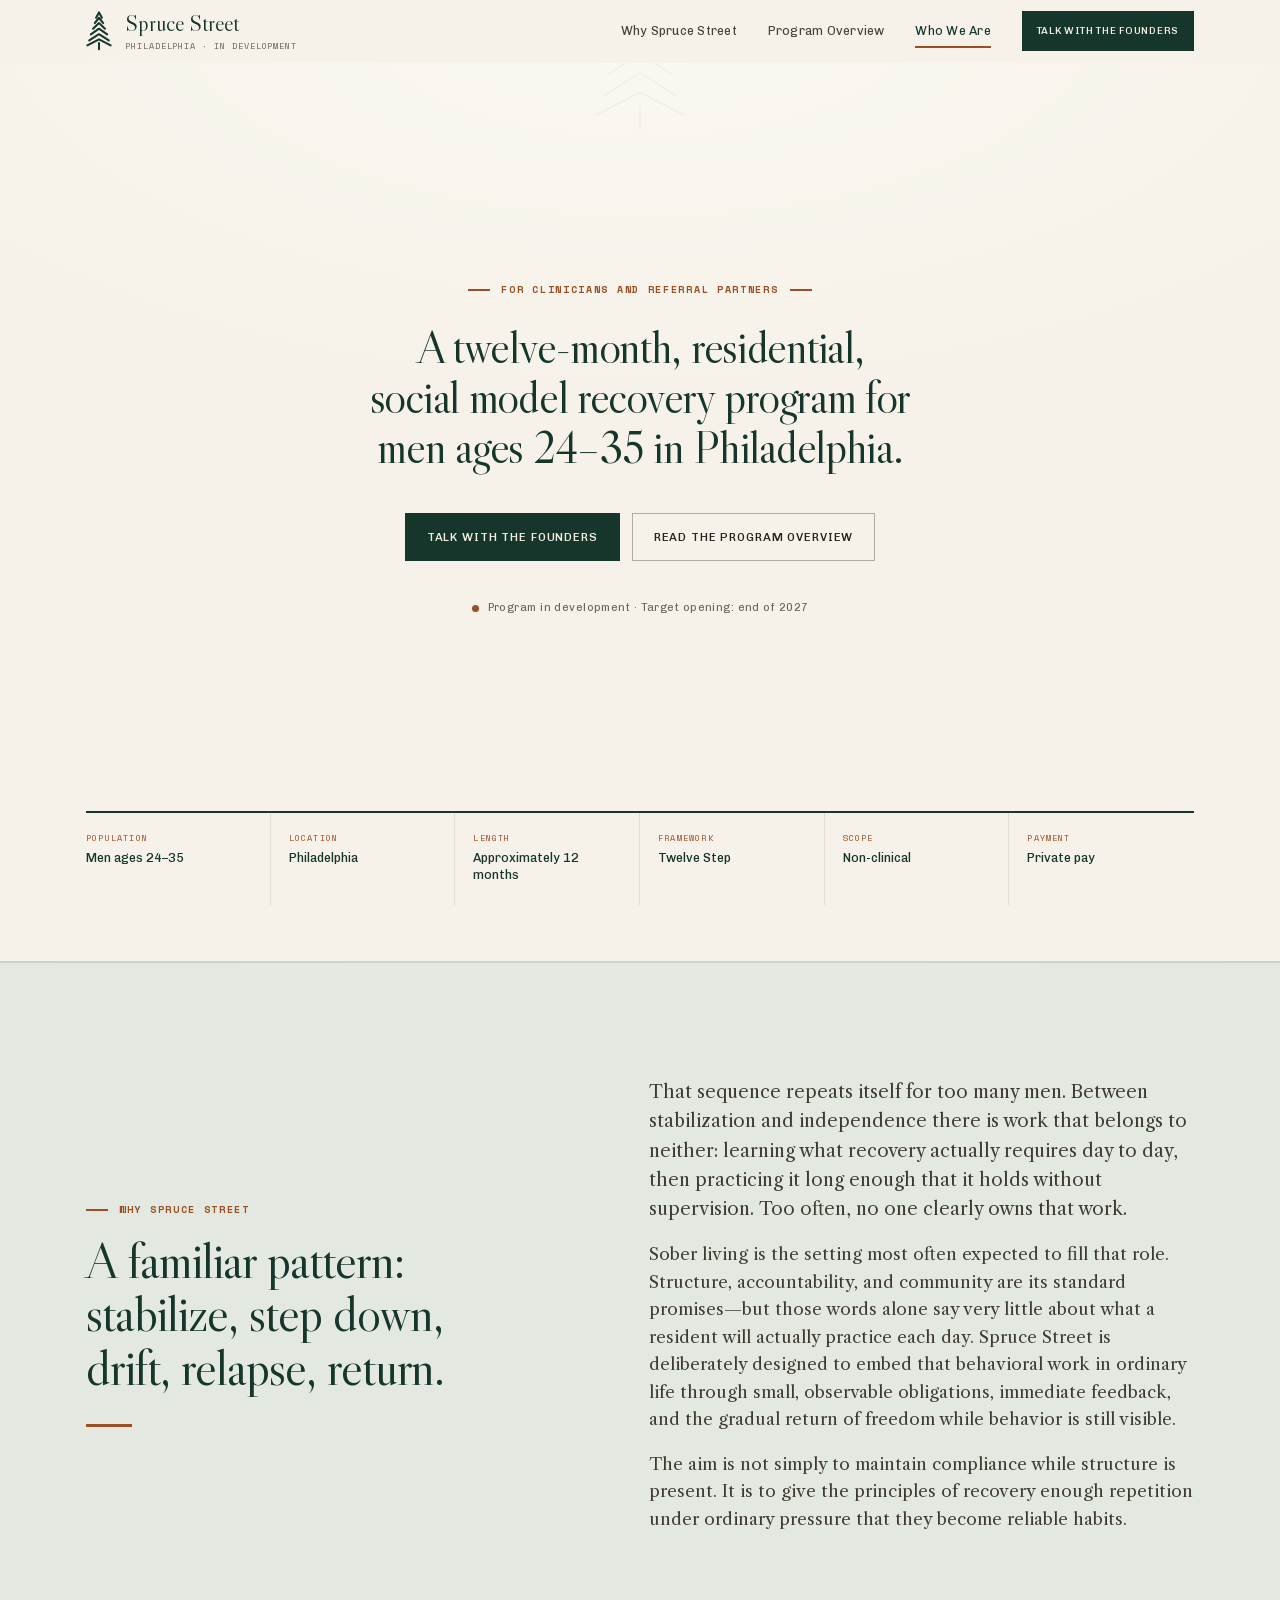
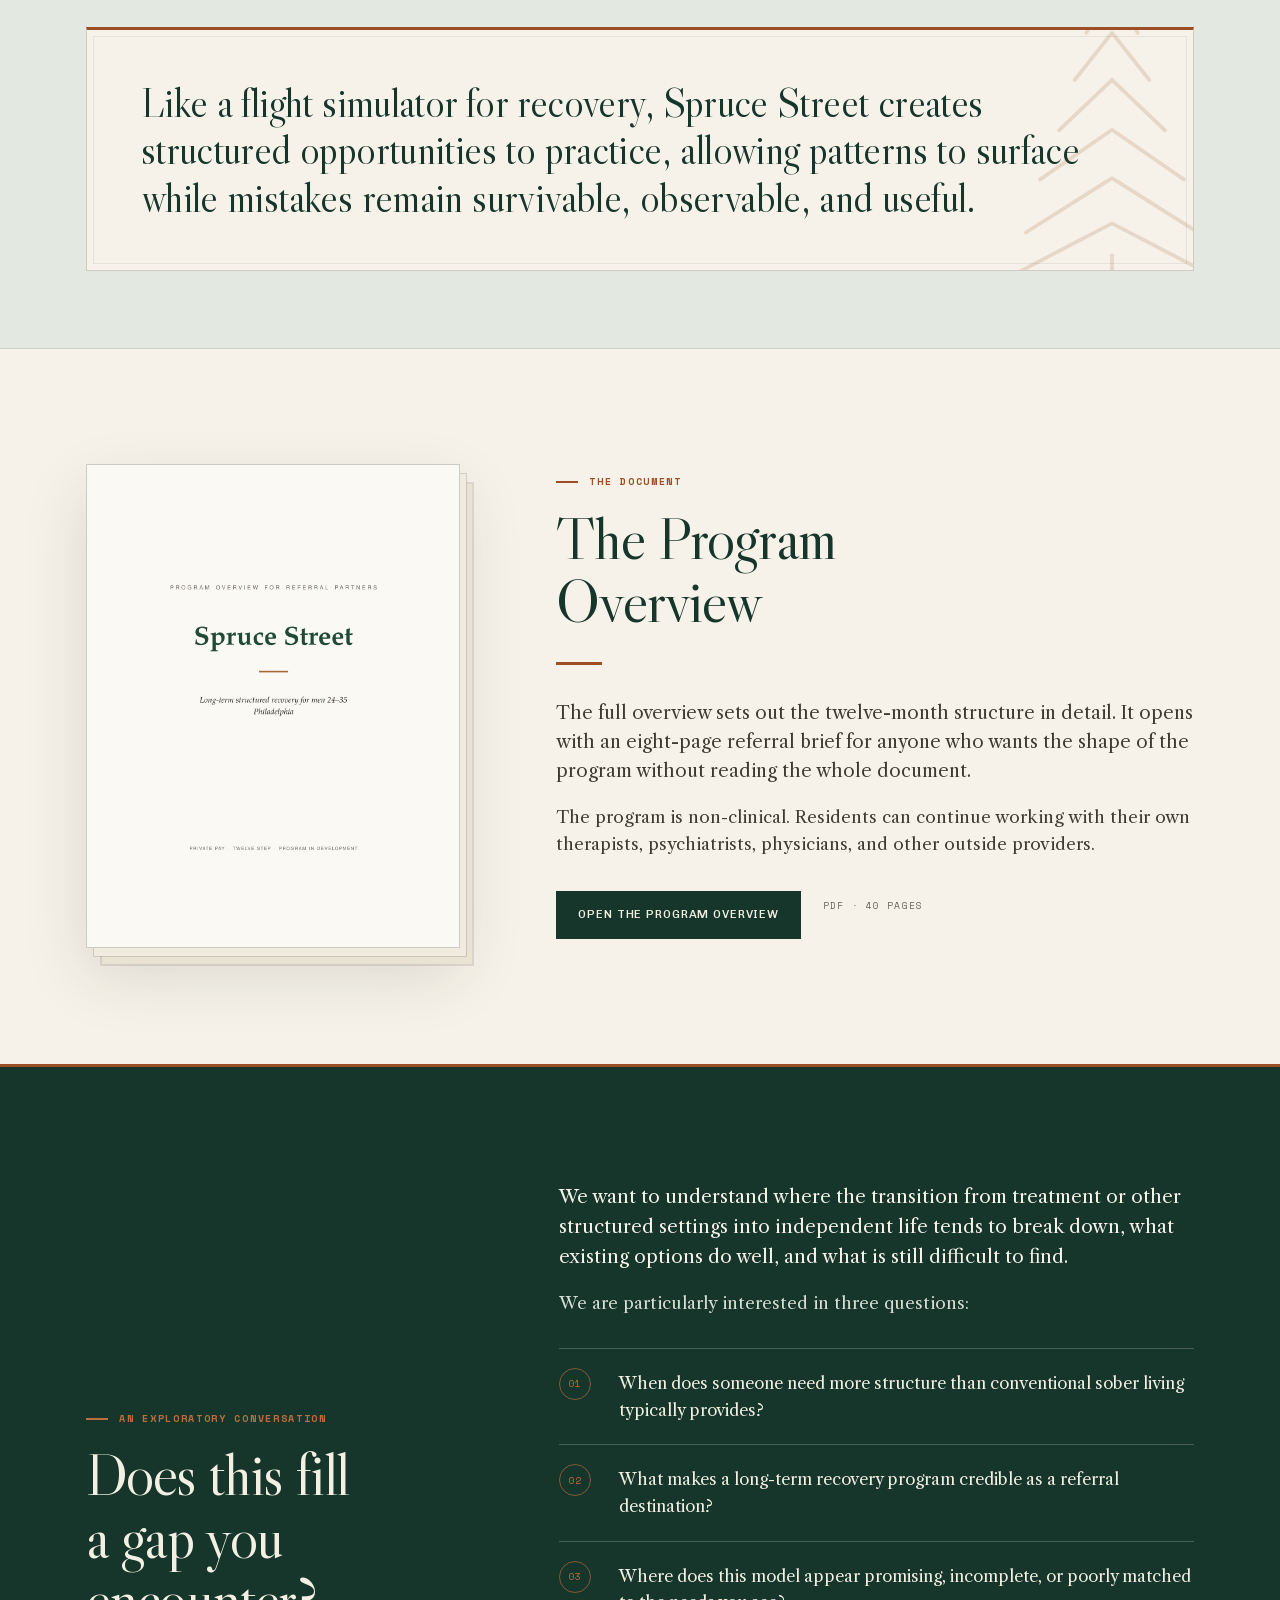
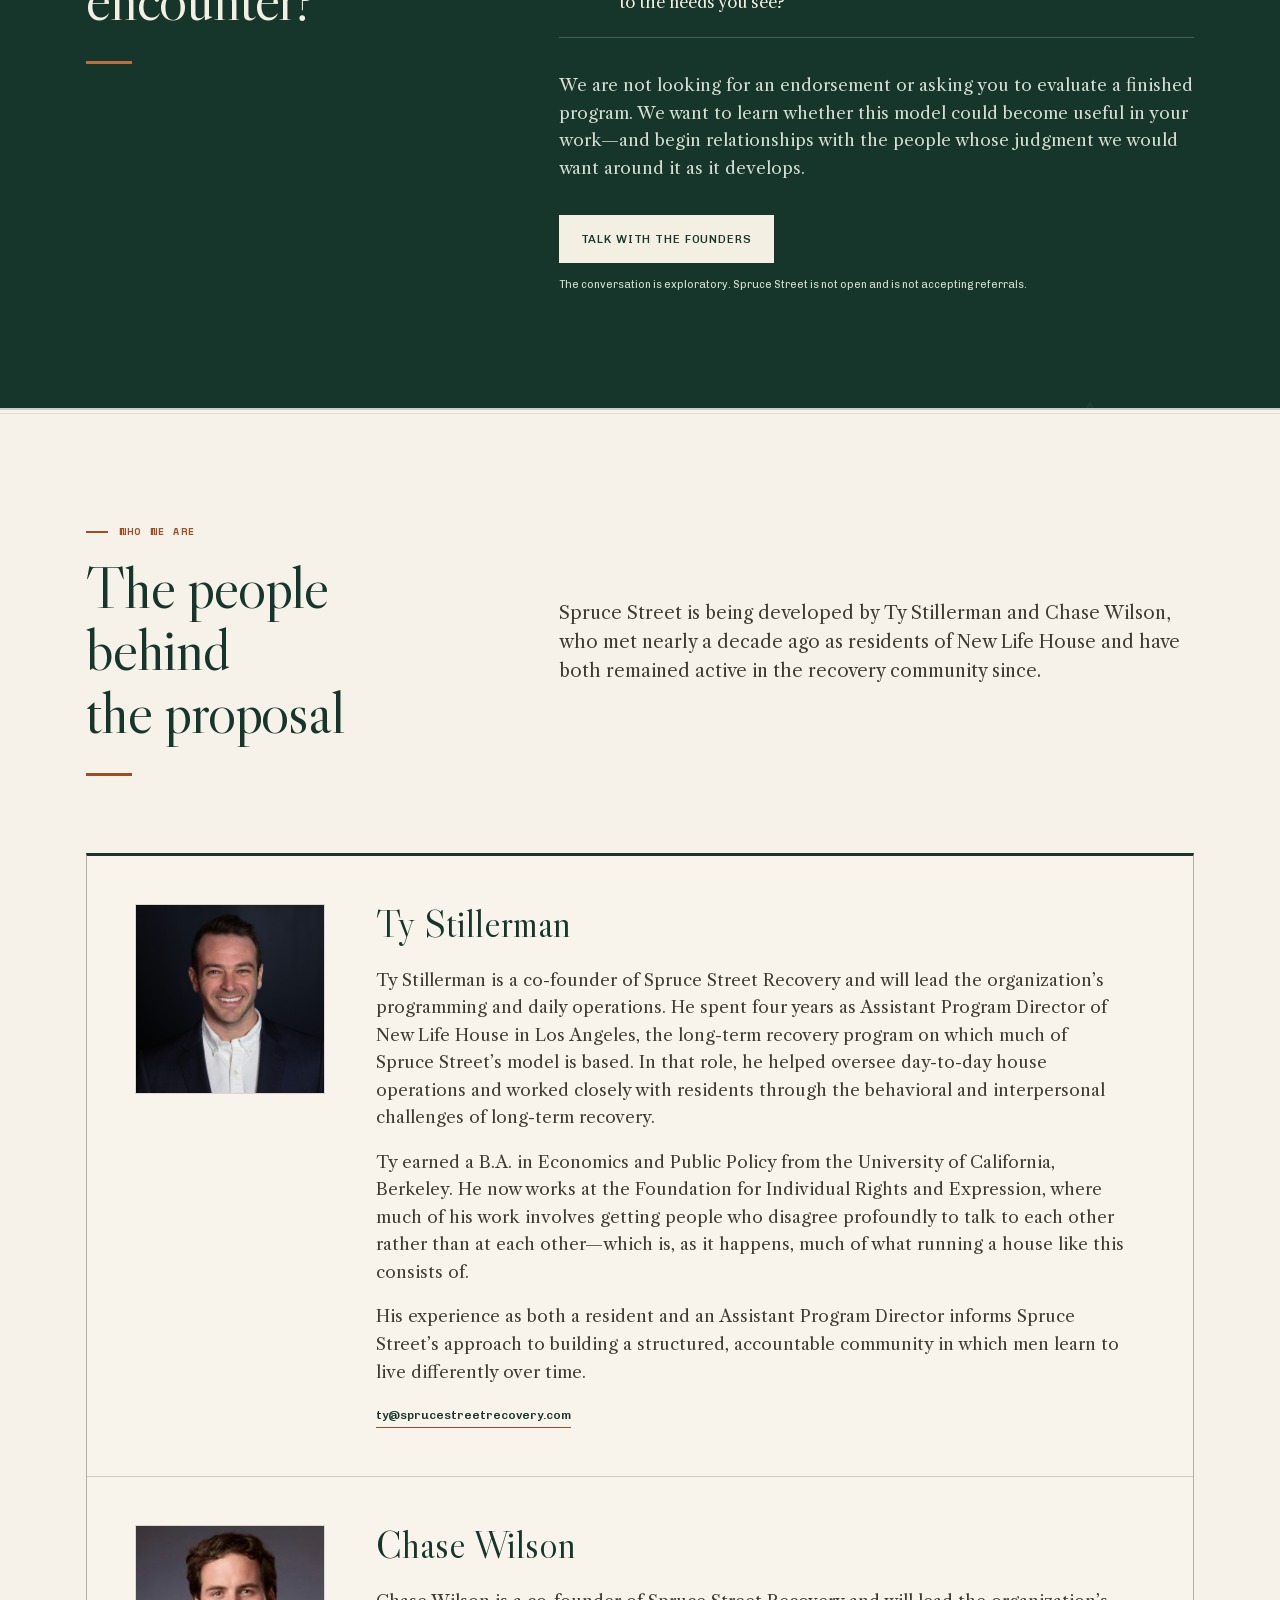
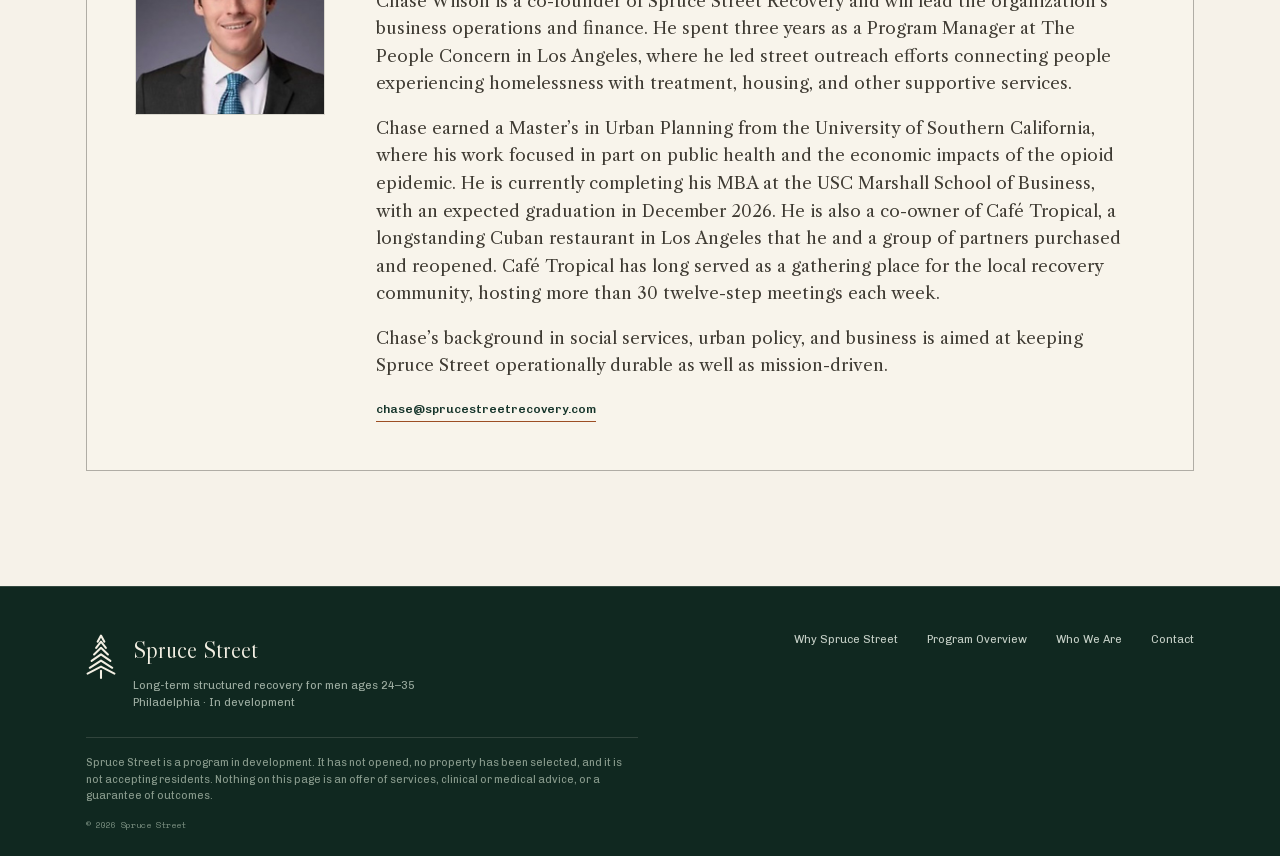
==== commit 1903b5e6: "Say Philadelphia, not Philadelphia area; add commas to the hero The hero now reads "A twelve-month, " ====
--- a/index.html
+++ b/index.html
@@ -5,23 +5,23 @@
 <meta name="viewport" content="width=device-width, initial-scale=1">
 <meta name="theme-color" content="#F6F2E9">
 <title>Spruce Street — Long-Term Structured Recovery for Men</title>
-<meta name="description" content="Spruce Street is a twelve-month residential social model recovery program for men ages 24–35 in the Philadelphia area.">
+<meta name="description" content="Spruce Street is a twelve-month, residential, social model recovery program for men ages 24–35 in Philadelphia.">
 <link rel="canonical" href="https://sprucestreetrecovery.com/">
 
 <meta property="og:type" content="website">
 <meta property="og:site_name" content="Spruce Street">
 <meta property="og:url" content="https://sprucestreetrecovery.com/">
 <meta property="og:title" content="Spruce Street — Long-Term Structured Recovery for Men">
-<meta property="og:description" content="A twelve-month residential social model recovery program for men ages 24–35 in the Philadelphia area.">
+<meta property="og:description" content="A twelve-month, residential, social model recovery program for men ages 24–35 in Philadelphia.">
 <meta property="og:image" content="https://sprucestreetrecovery.com/images/og-image.png">
 <meta property="og:image:type" content="image/png">
 <meta property="og:image:width" content="1200">
 <meta property="og:image:height" content="630">
-<meta property="og:image:alt" content="Spruce Street — long-term structured recovery for men ages 24–35, Philadelphia area">
+<meta property="og:image:alt" content="Spruce Street — long-term structured recovery for men ages 24–35, Philadelphia">
 
 <meta name="twitter:card" content="summary_large_image">
 <meta name="twitter:title" content="Spruce Street — Long-Term Structured Recovery for Men">
-<meta name="twitter:description" content="A twelve-month residential social model recovery program for men ages 24–35 in the Philadelphia area.">
+<meta name="twitter:description" content="A twelve-month, residential, social model recovery program for men ages 24–35 in Philadelphia.">
 <meta name="twitter:image" content="https://sprucestreetrecovery.com/images/og-image.png">
 <link rel="icon" href="data:image/svg+xml,%3Csvg xmlns='http://www.w3.org/2000/svg' viewBox='0 0 64 64'%3E%3Crect width='64' height='64' fill='%2316352B'/%3E%3Cg transform='translate(17.5,9) scale(0.95)' fill='none' stroke='%23F3EFE3' stroke-width='2.6' stroke-linecap='round' stroke-linejoin='round'%3E%3Cpath d='M11.88 7.85 L15.31 1.6 L18.74 7.85'/%3E%3Cpath d='M10.35 14.1 L15.31 7.85 L20.27 14.1'/%3E%3Cpath d='M8.25 20.83 L15.31 14.1 L22.37 20.83'/%3E%3Cpath d='M5.71 27.41 L15.31 20.75 L24.91 27.41'/%3E%3Cpath d='M3.82 34.46 L15.31 27.2 L26.8 34.46'/%3E%3Cpath d='M1.6 40.39 L15.31 33.25 L29.02 40.39'/%3E%3Cpath d='M15.31 37.52 L15.31 44.92'/%3E%3C/g%3E%3C/svg%3E">
 <link rel="preload" href="fonts/LibreCaslonDisplay-400.woff2" as="font" type="font/woff2" crossorigin>
@@ -71,7 +71,7 @@
     <div class="wrap">
       <div class="hero-stage">
         <p class="audience">For clinicians and referral partners</p>
-        <h1 id="hero-h">A twelve-month residential social model recovery program for men ages 24–35 in the Philadelphia area.</h1>
+        <h1 id="hero-h">A twelve-month, residential, social&nbsp;model recovery program for men ages 24–35 in Philadelphia.</h1>
         <div class="hero-ctas">
           <a class="btn btn-solid" href="contact.html">Talk with the founders</a>
           <a class="btn" href="#overview">Read the Program Overview</a>
@@ -81,7 +81,7 @@
 
       <dl class="fact-strip" aria-label="Program at a glance">
         <div><dt>Population</dt><dd>Men ages 24–35</dd></div>
-        <div><dt>Location</dt><dd>Philadelphia area</dd></div>
+        <div><dt>Location</dt><dd>Philadelphia</dd></div>
         <div><dt>Length</dt><dd>Approximately 12 months</dd></div>
         <div><dt>Framework</dt><dd>Twelve Step</dd></div>
         <div><dt>Scope</dt><dd>Non-clinical</dd></div>
@@ -196,7 +196,7 @@
         <svg class="tree-mark foot-tree" aria-hidden="true"><use href="#tree"/></svg>
         <div>
           <p class="foot-mark">Spruce Street</p>
-          <p class="foot-tag">Long-term structured recovery for men ages 24–35<br>Philadelphia area · In development</p>
+          <p class="foot-tag">Long-term structured recovery for men ages 24–35<br>Philadelphia · In development</p>
         </div>
       </div>
       <nav class="foot-nav" aria-label="Footer">
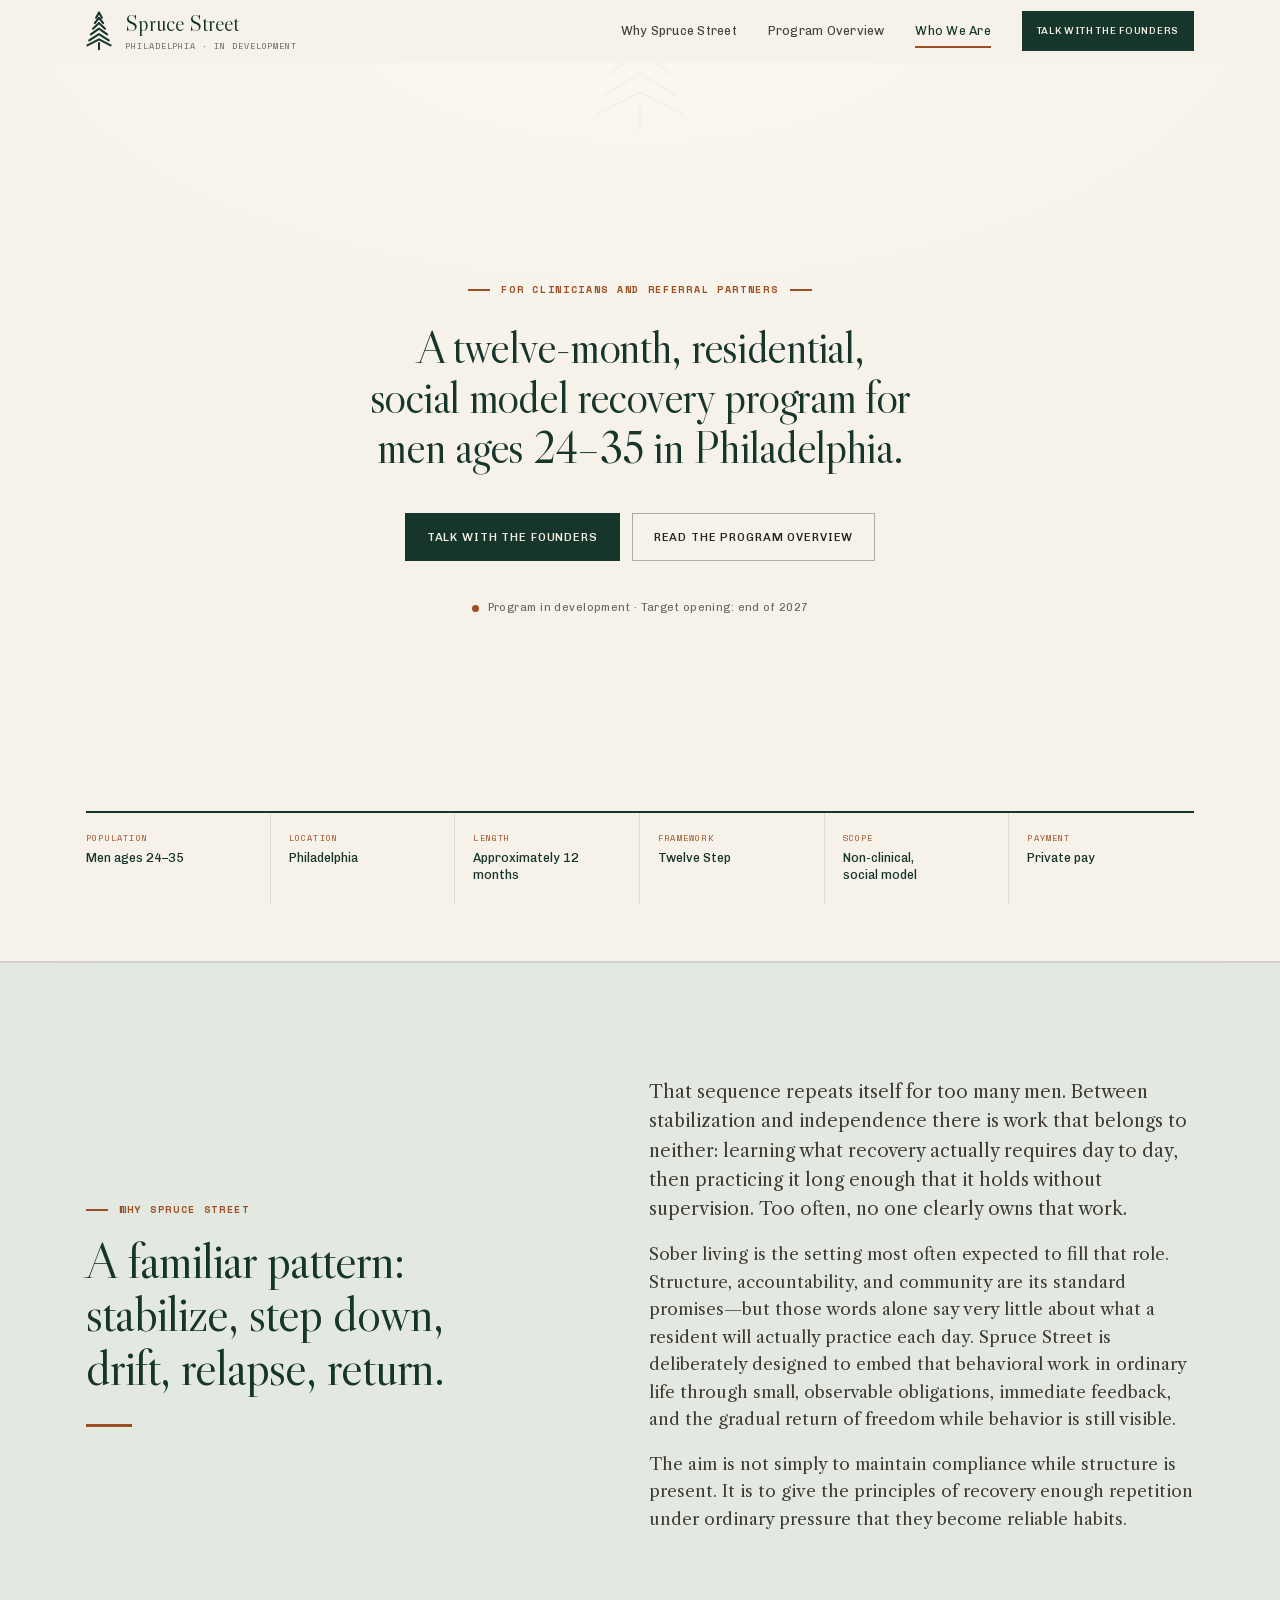
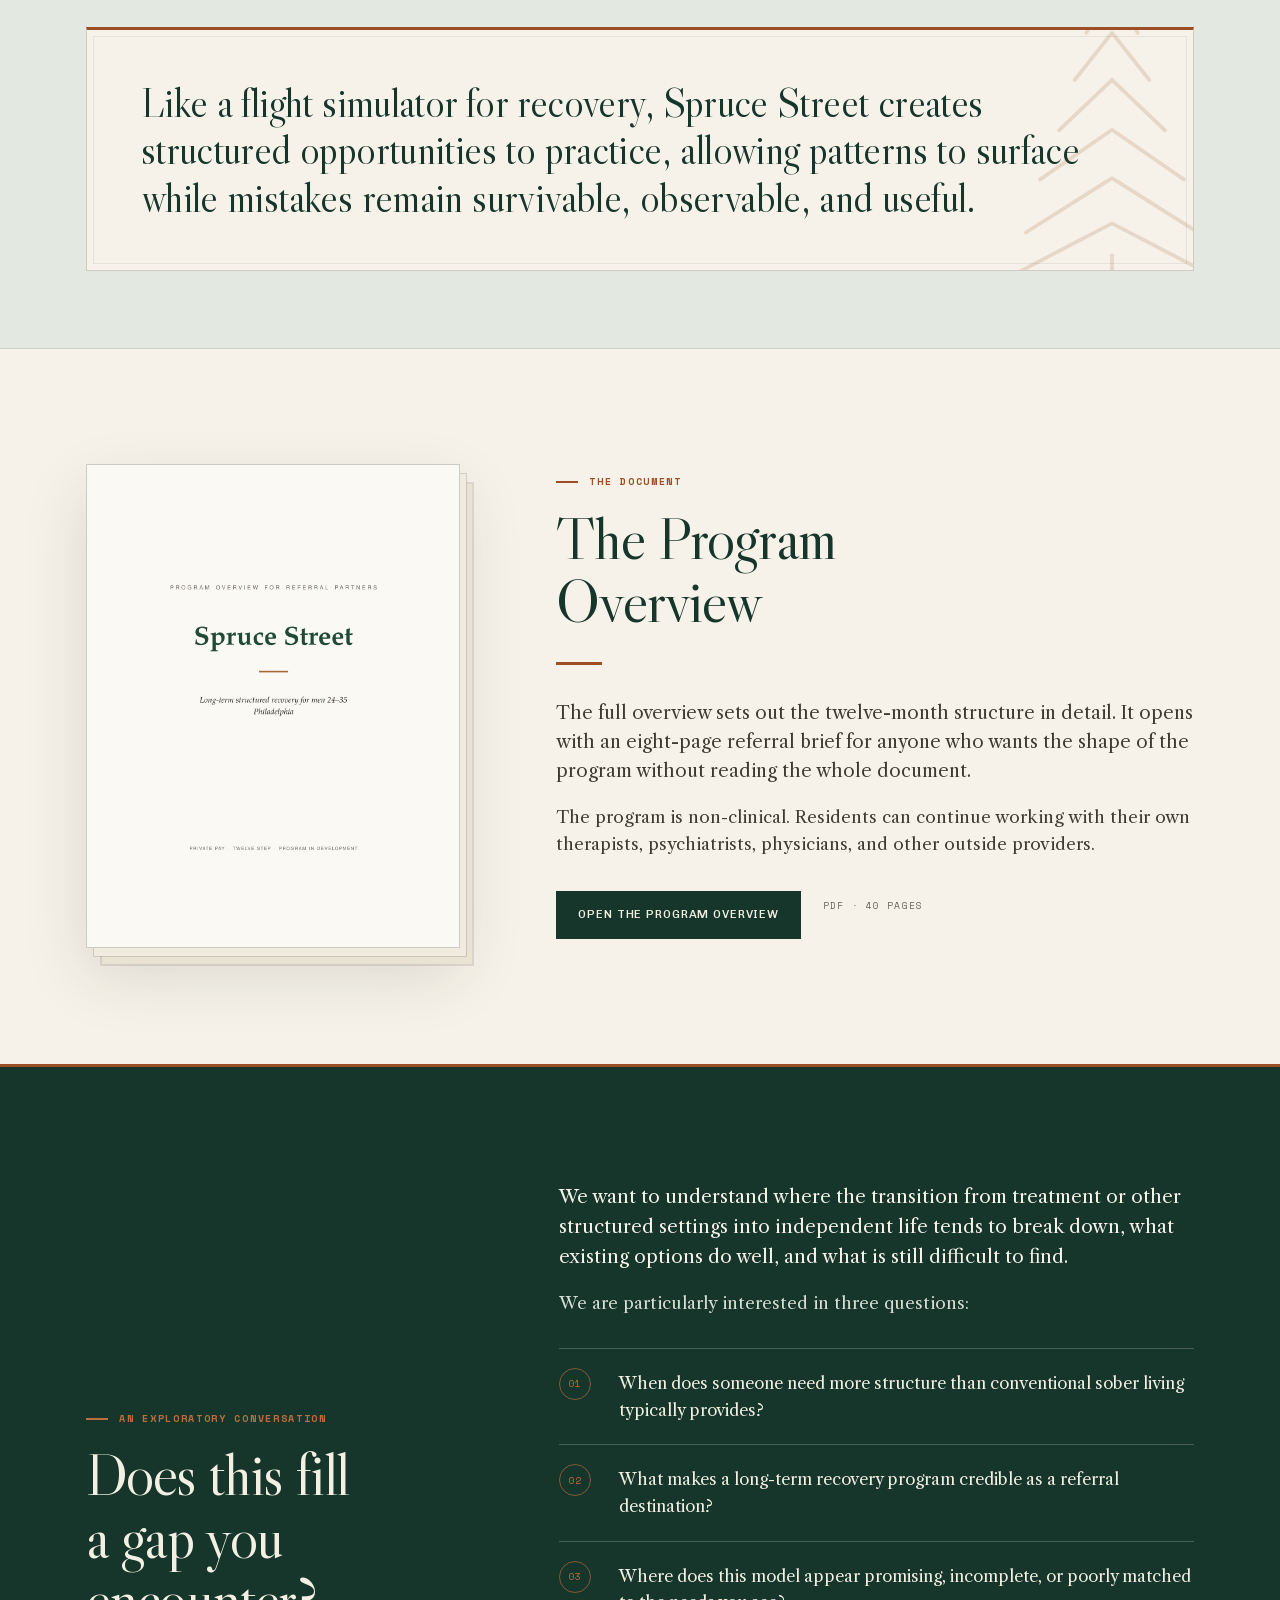
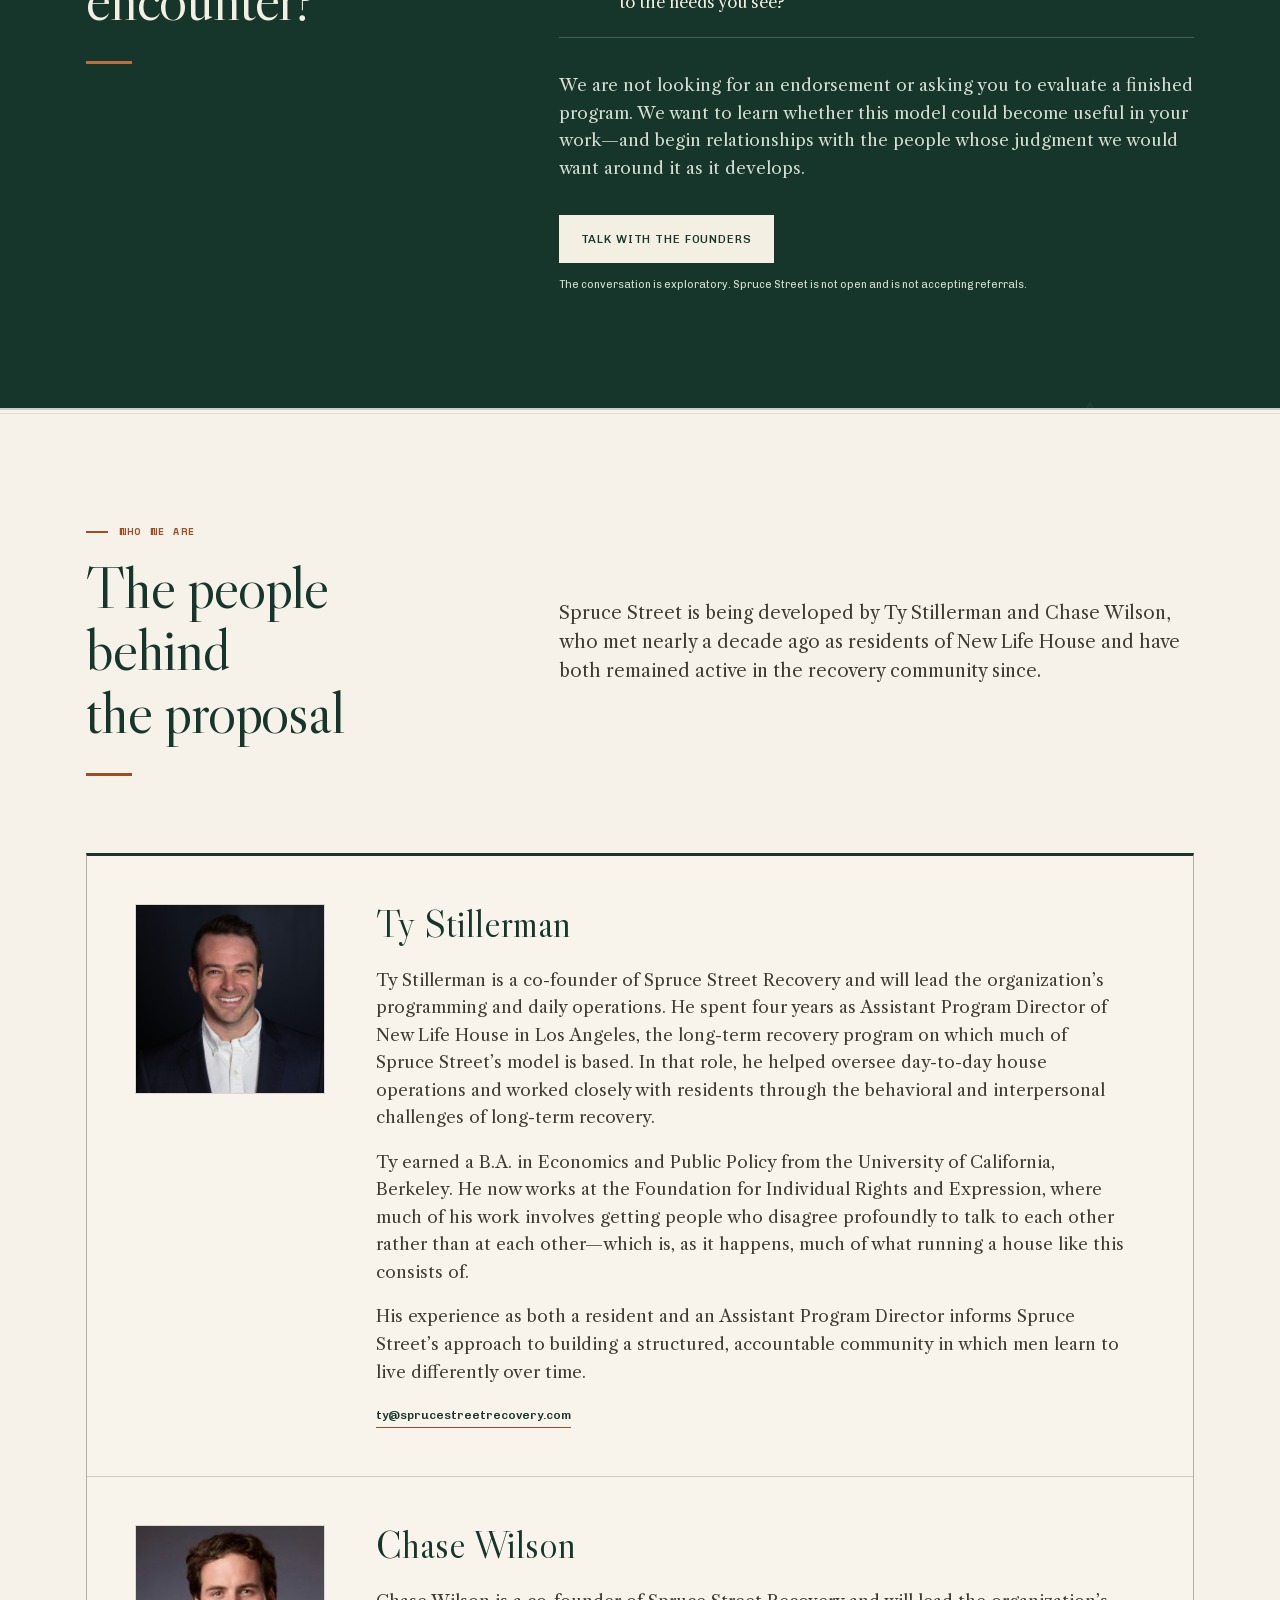
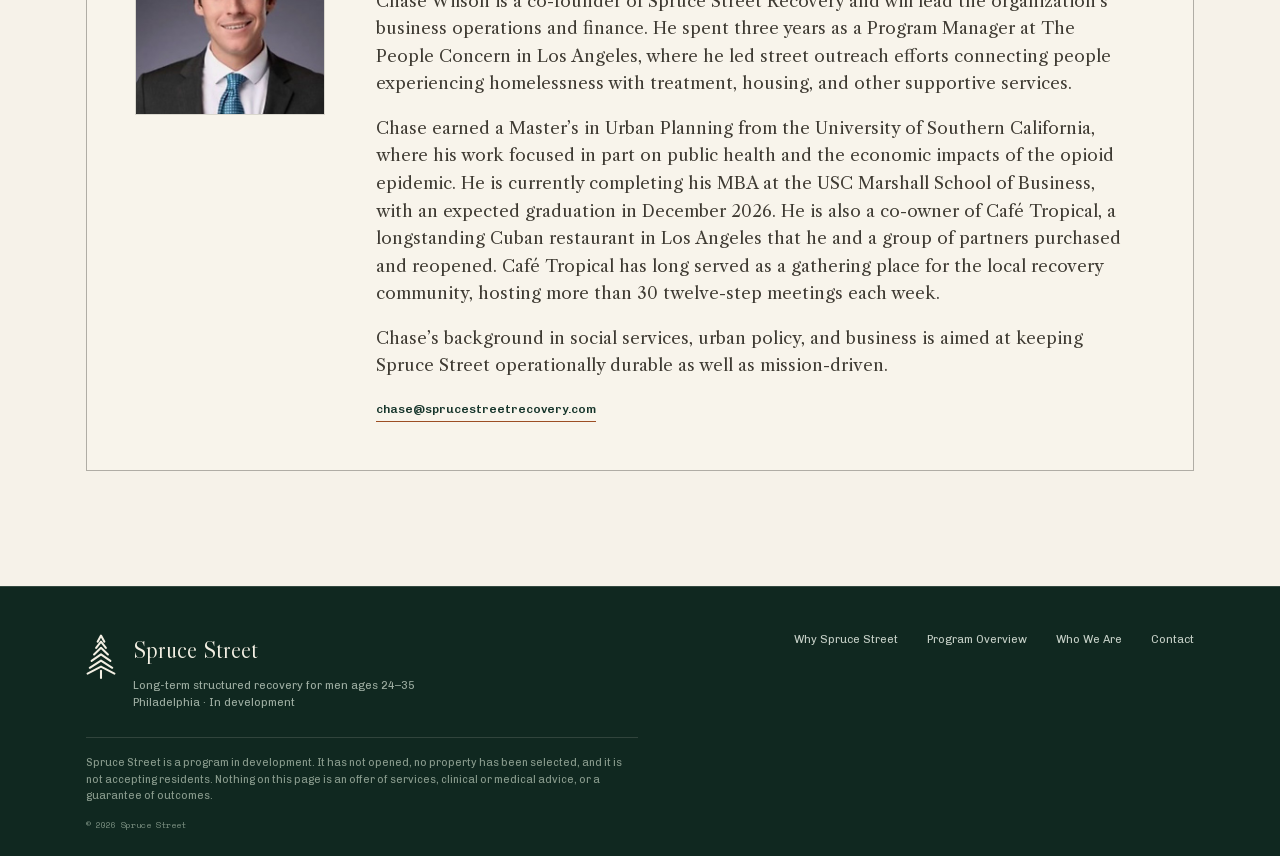
==== commit 2afb1f17: "Describe the scope as non-clinical, social model Co-Authored-By: Claude Opus 5.5 <noreply@anthropic." ====
--- a/index.html
+++ b/index.html
@@ -84,7 +84,7 @@
         <div><dt>Location</dt><dd>Philadelphia</dd></div>
         <div><dt>Length</dt><dd>Approximately 12 months</dd></div>
         <div><dt>Framework</dt><dd>Twelve Step</dd></div>
-        <div><dt>Scope</dt><dd>Non-clinical</dd></div>
+        <div><dt>Scope</dt><dd>Non-clinical, social&nbsp;model</dd></div>
         <div><dt>Payment</dt><dd>Private pay</dd></div>
       </dl>
     </div>
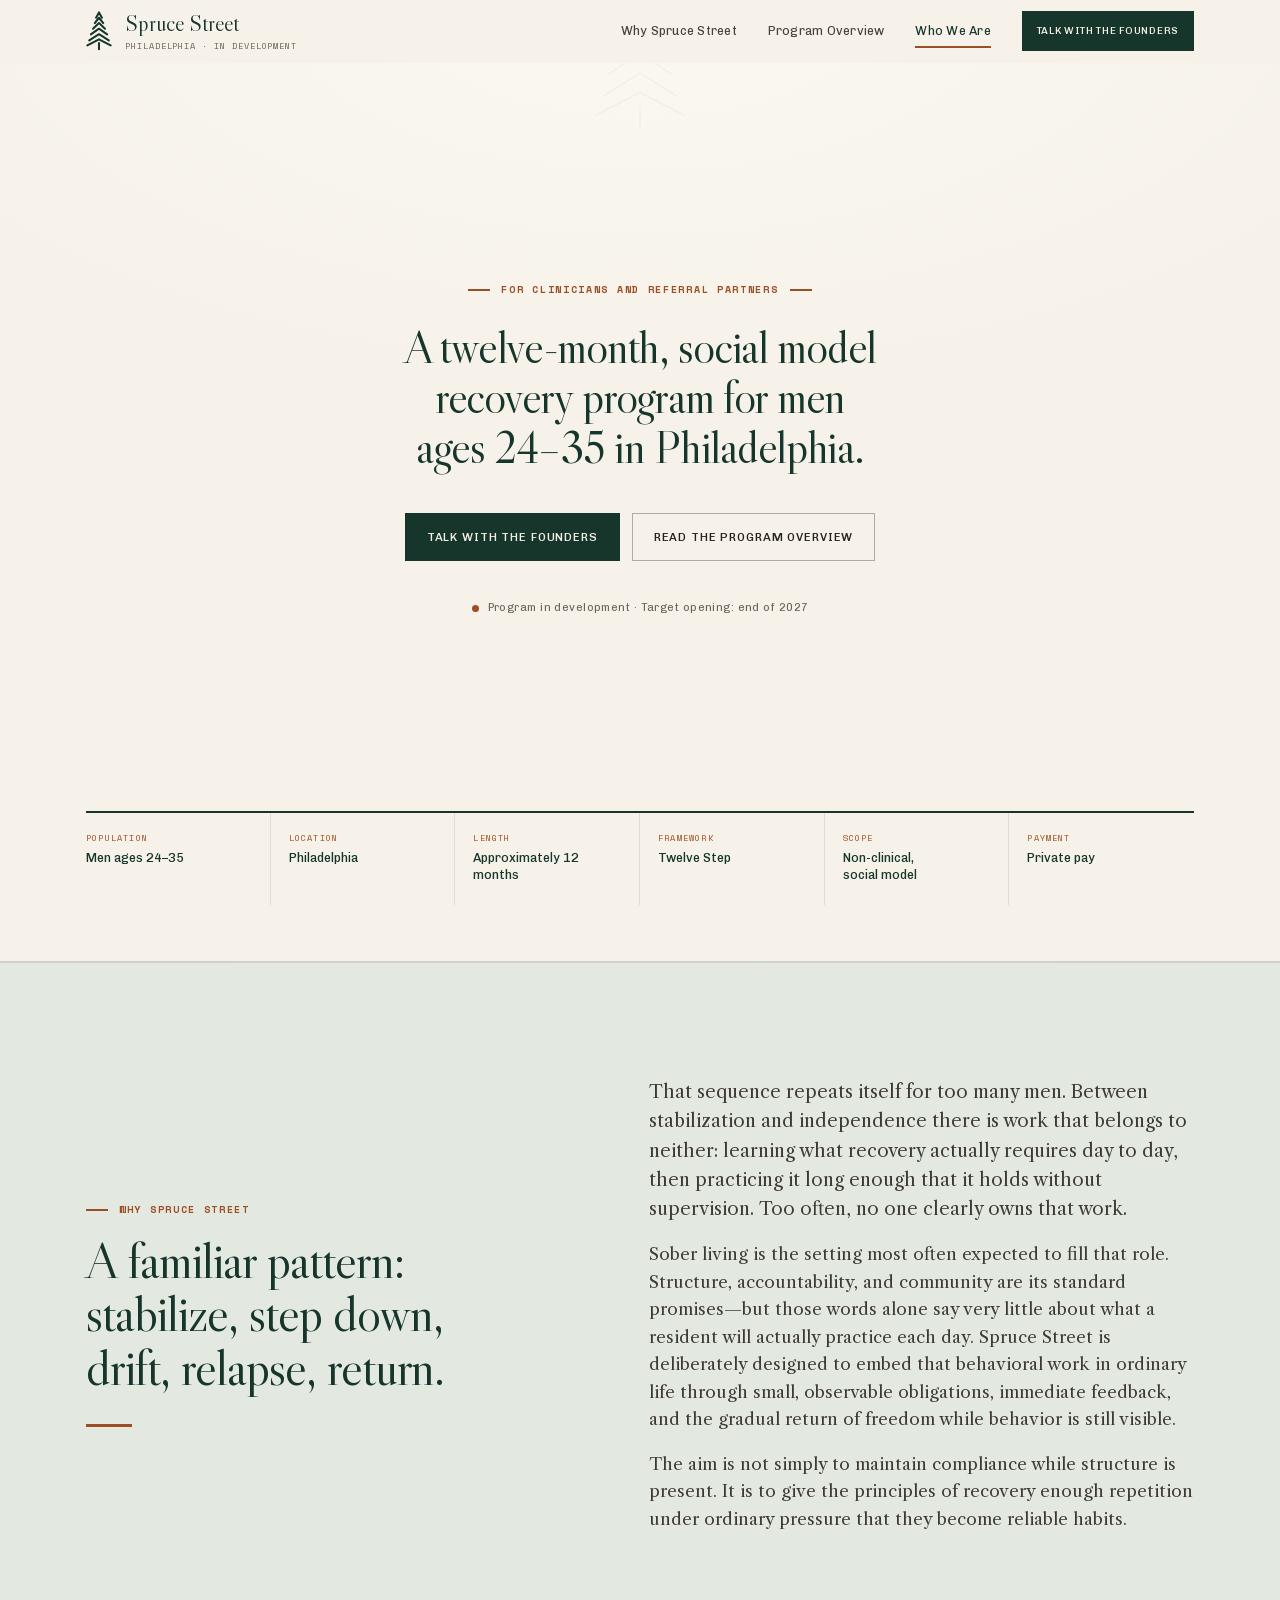
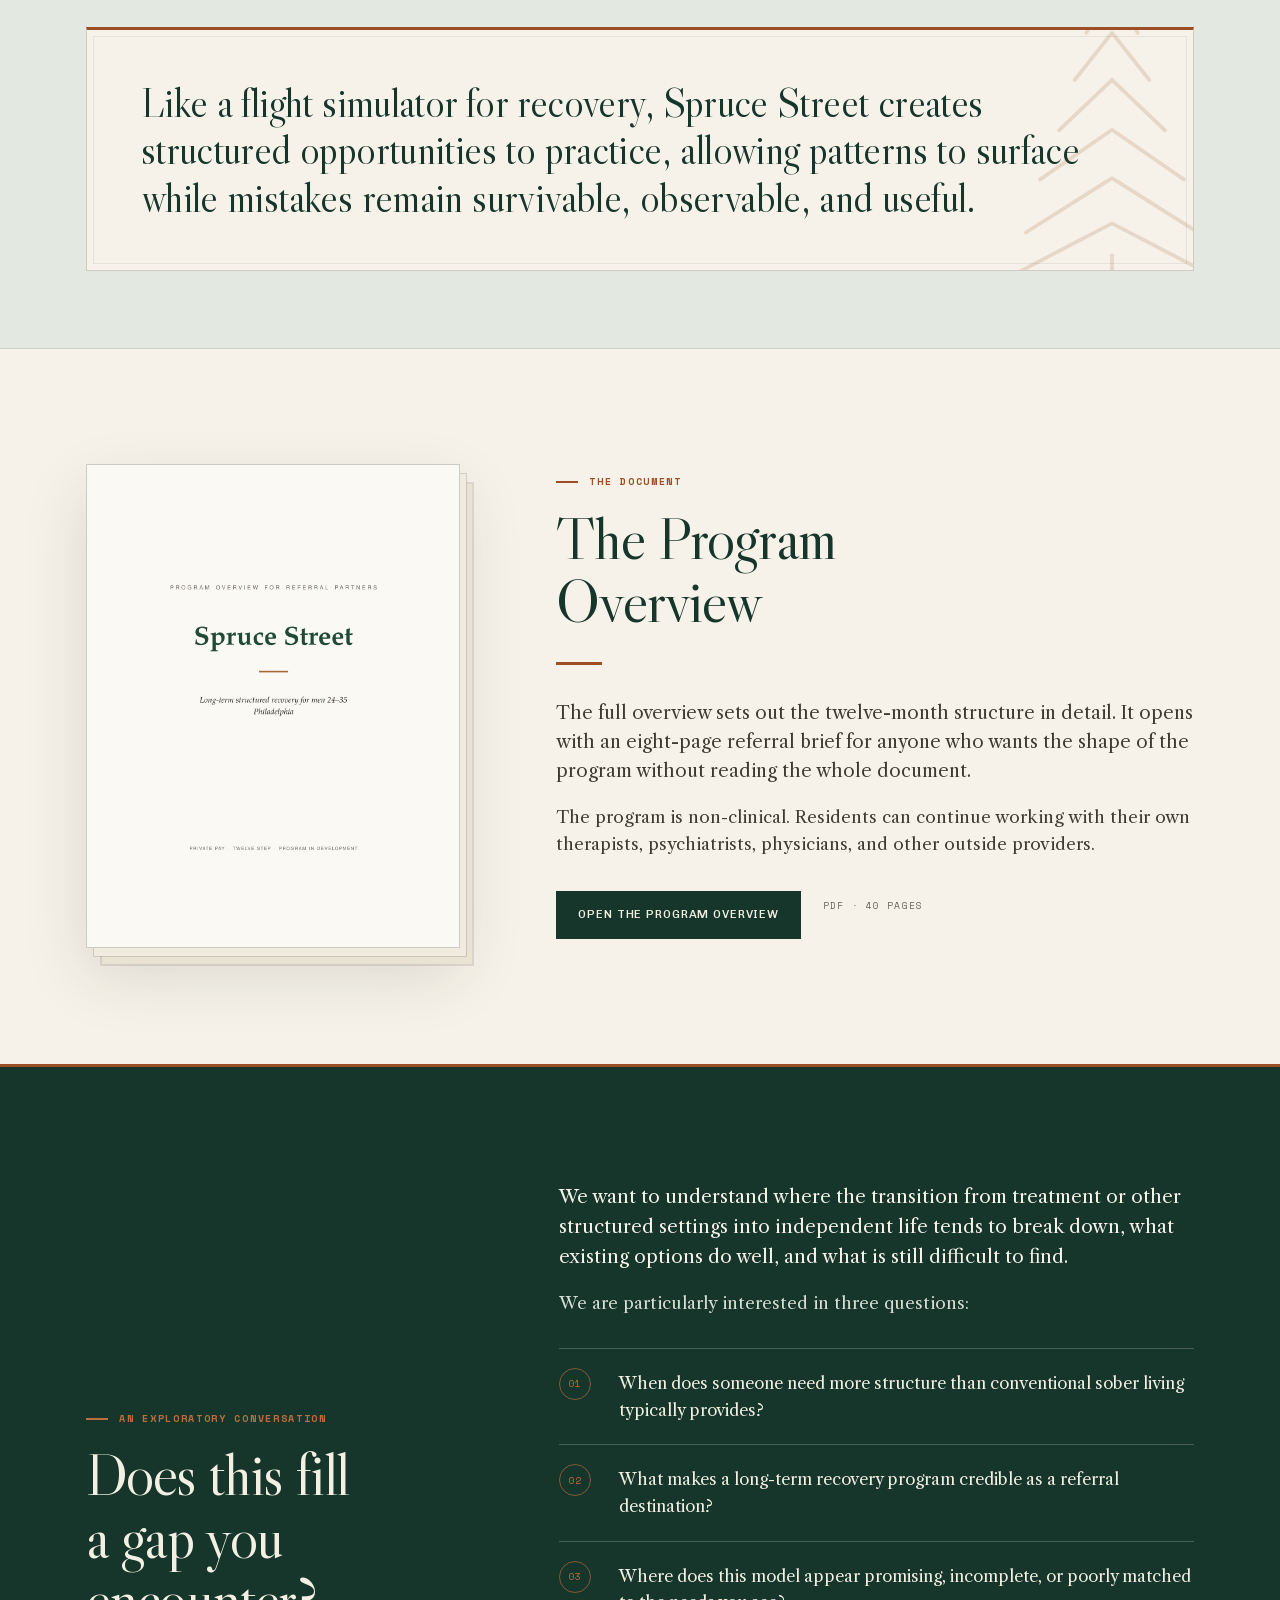
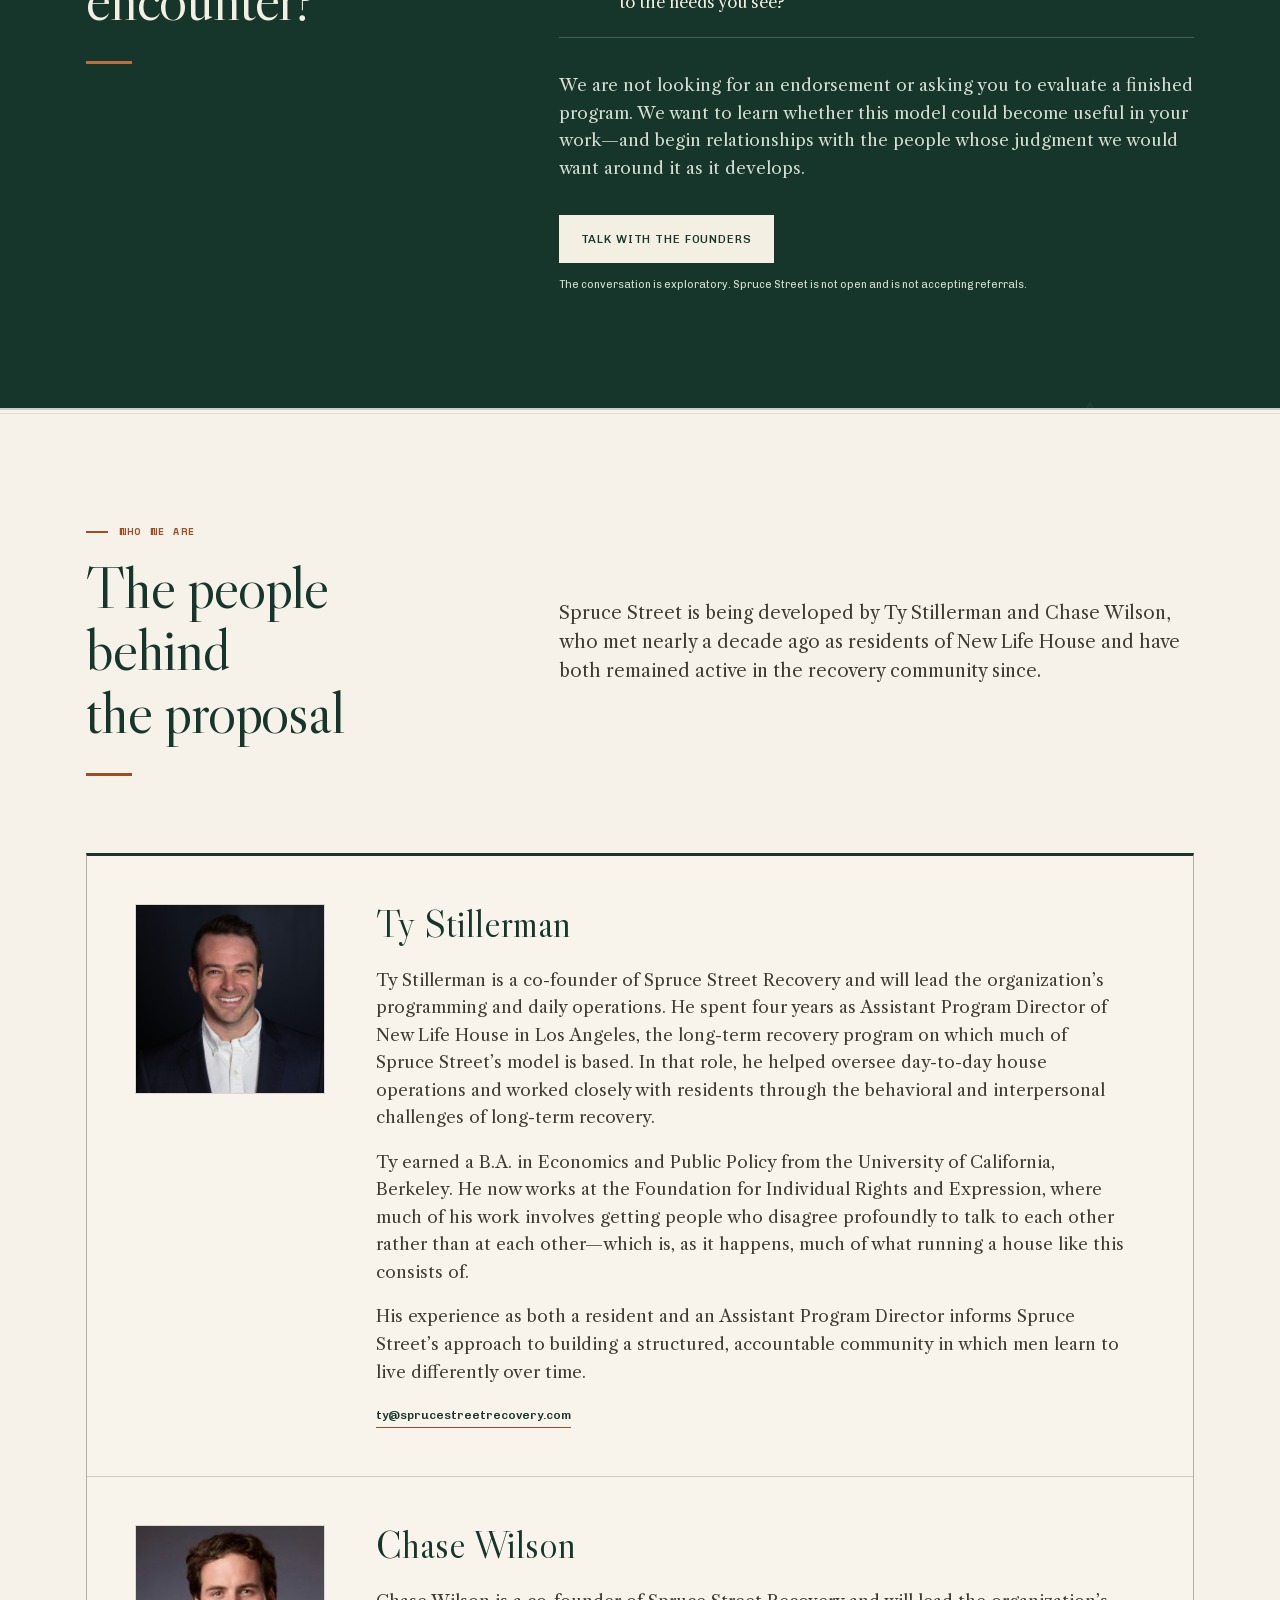
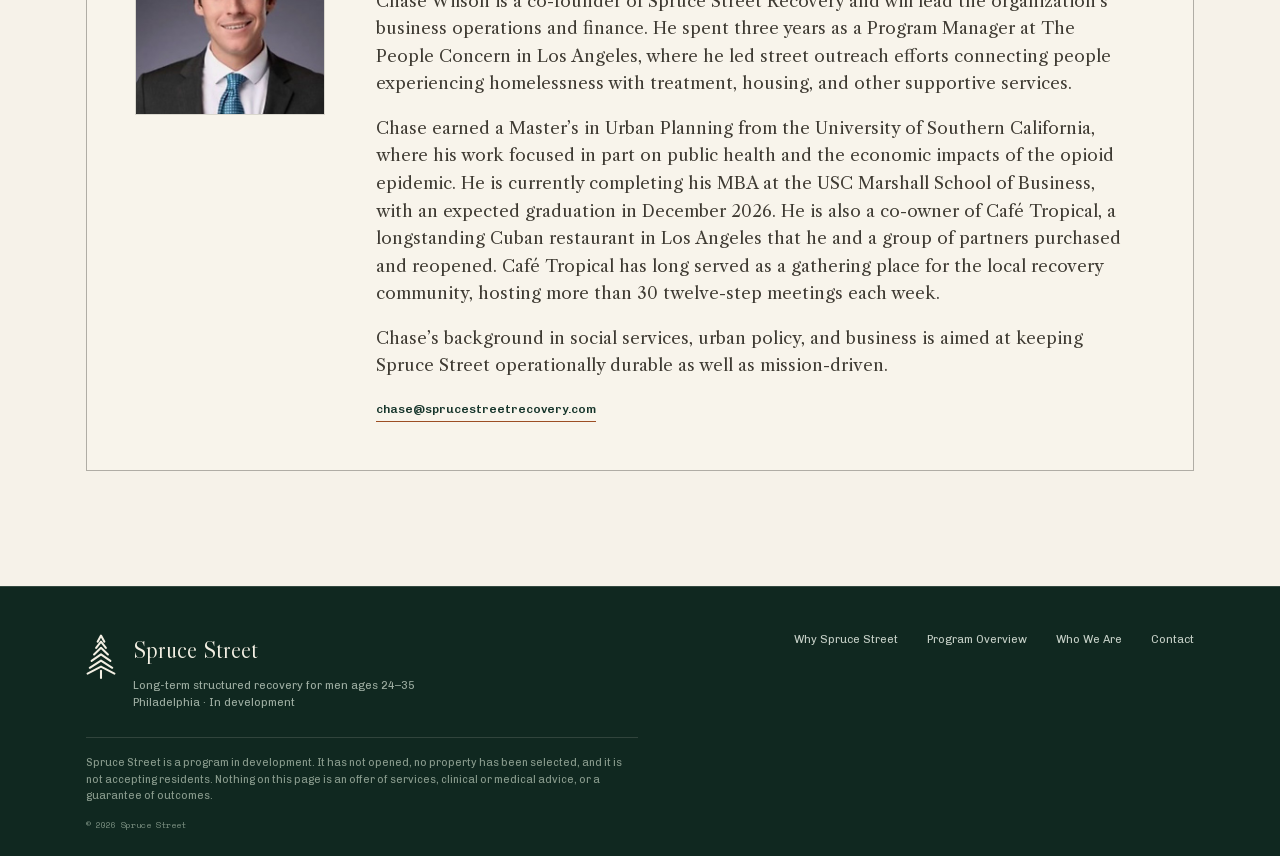
==== commit e8bc0415: "Drop "residential" from the hero heading Co-Authored-By: Claude Opus 5.5 <noreply@anthropic.com>" ====
--- a/index.html
+++ b/index.html
@@ -71,7 +71,7 @@
     <div class="wrap">
       <div class="hero-stage">
         <p class="audience">For clinicians and referral partners</p>
-        <h1 id="hero-h">A twelve-month, residential, social&nbsp;model recovery program for men ages 24–35 in Philadelphia.</h1>
+        <h1 id="hero-h">A twelve-month, social&nbsp;model recovery program for men ages 24–35 in Philadelphia.</h1>
         <div class="hero-ctas">
           <a class="btn btn-solid" href="contact.html">Talk with the founders</a>
           <a class="btn" href="#overview">Read the Program Overview</a>
